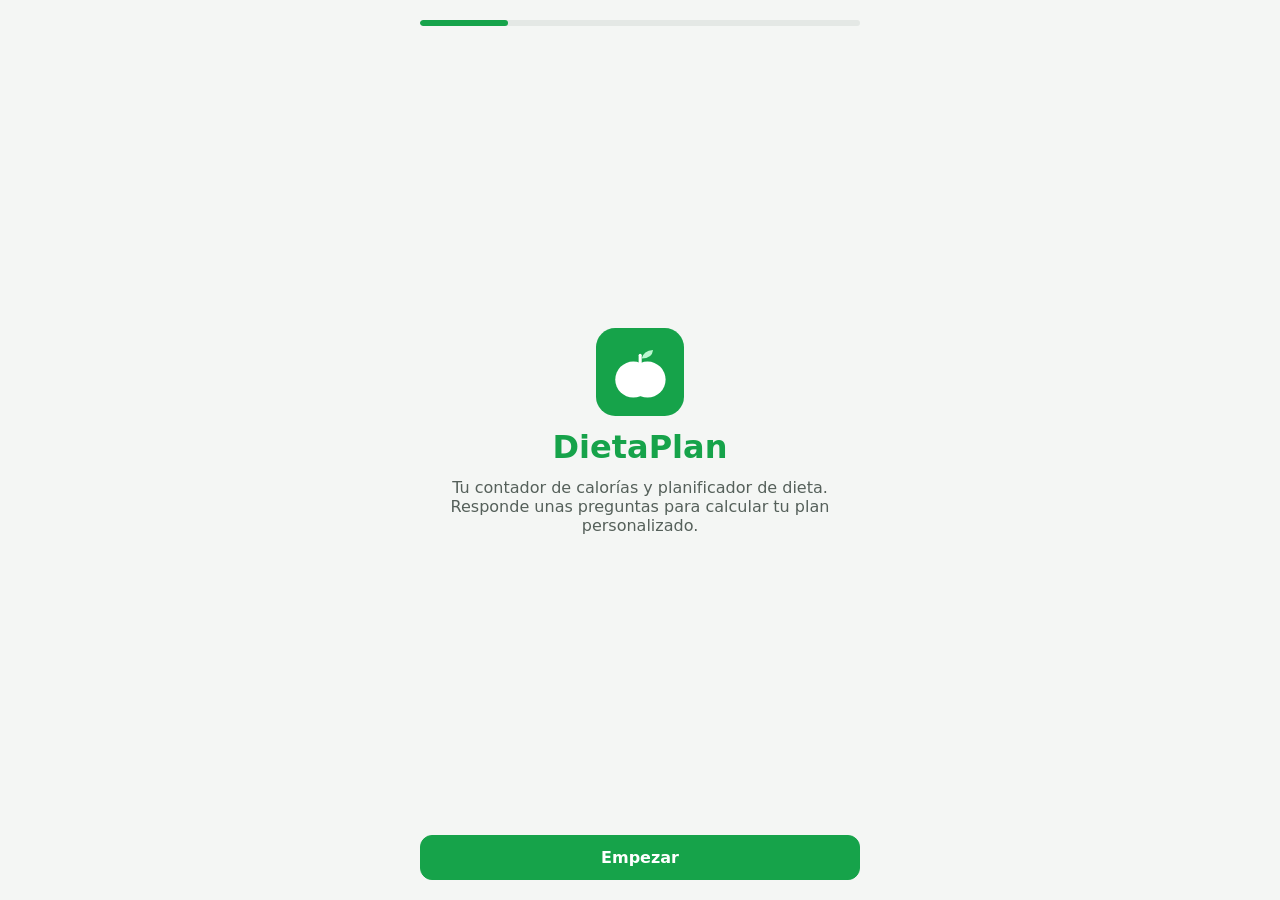
==== index.html @ ade1b4cf "Añadir análisis de plato por foto con IA (API de Claude) Nuevo flujo en la hoja de alimentos: tomar/" ====
<!DOCTYPE html>
<html lang="es">
<head>
  <meta charset="UTF-8">
  <meta name="viewport" content="width=device-width, initial-scale=1.0, viewport-fit=cover">
  <meta name="theme-color" content="#16a34a" media="(prefers-color-scheme: light)">
  <meta name="theme-color" content="#111813" media="(prefers-color-scheme: dark)">
  <meta name="description" content="Contador de calorías y planificador de dieta. Registra tus comidas, agua y peso. Funciona sin conexión.">
  <title>DietaPlan · Contador de Calorías</title>
  <link rel="manifest" href="manifest.webmanifest">
  <link rel="icon" href="icons/favicon.svg" type="image/svg+xml">
  <link rel="apple-touch-icon" href="icons/icon-192.png">
  <meta name="apple-mobile-web-app-capable" content="yes">
  <meta name="apple-mobile-web-app-status-bar-style" content="default">
  <meta name="apple-mobile-web-app-title" content="DietaPlan">
  <link rel="stylesheet" href="css/styles.css">
</head>
<body>
  <!-- ============ ONBOARDING ============ -->
  <section id="onboarding" class="onboarding hidden" aria-label="Configuración inicial">
    <div class="ob-progress"><div class="ob-progress-bar" id="obProgressBar"></div></div>

    <div class="ob-step" data-step="0">
      <div class="ob-hero">
        <img src="icons/favicon.svg" alt="" width="88" height="88">
        <h1>DietaPlan</h1>
        <p>Tu contador de calorías y planificador de dieta. Responde unas preguntas para calcular tu plan personalizado.</p>
      </div>
      <button class="btn btn-primary btn-block" data-ob-next>Empezar</button>
    </div>

    <div class="ob-step hidden" data-step="1">
      <h2>¿Cuál es tu objetivo?</h2>
      <div class="choice-list" id="obGoal">
        <button class="choice" data-value="lose"><span class="choice-emoji">📉</span><span><strong>Perder peso</strong><small>Déficit calórico moderado</small></span></button>
        <button class="choice" data-value="maintain"><span class="choice-emoji">⚖️</span><span><strong>Mantener peso</strong><small>Comer según tu gasto</small></span></button>
        <button class="choice" data-value="gain"><span class="choice-emoji">📈</span><span><strong>Ganar músculo</strong><small>Superávit calórico ligero</small></span></button>
      </div>
    </div>

    <div class="ob-step hidden" data-step="2">
      <h2>Sobre ti</h2>
      <div class="choice-list choice-row" id="obSex">
        <button class="choice" data-value="female"><span class="choice-emoji">👩</span><span><strong>Mujer</strong></span></button>
        <button class="choice" data-value="male"><span class="choice-emoji">👨</span><span><strong>Hombre</strong></span></button>
      </div>
      <label class="field"><span>Edad</span><input type="number" id="obAge" min="14" max="99" inputmode="numeric" placeholder="p. ej. 28"></label>
      <label class="field"><span>Altura (cm)</span><input type="number" id="obHeight" min="120" max="230" inputmode="numeric" placeholder="p. ej. 170"></label>
      <label class="field"><span>Peso actual (kg)</span><input type="number" id="obWeight" min="30" max="300" step="0.1" inputmode="decimal" placeholder="p. ej. 72.5"></label>
      <button class="btn btn-primary btn-block" data-ob-next>Continuar</button>
    </div>

    <div class="ob-step hidden" data-step="3">
      <h2>¿Cuánta actividad haces?</h2>
      <div class="choice-list" id="obActivity">
        <button class="choice" data-value="1.2"><span class="choice-emoji">🪑</span><span><strong>Sedentario</strong><small>Poco o ningún ejercicio</small></span></button>
        <button class="choice" data-value="1.375"><span class="choice-emoji">🚶</span><span><strong>Ligero</strong><small>Ejercicio 1–3 días/semana</small></span></button>
        <button class="choice" data-value="1.55"><span class="choice-emoji">🏃</span><span><strong>Moderado</strong><small>Ejercicio 3–5 días/semana</small></span></button>
        <button class="choice" data-value="1.725"><span class="choice-emoji">🏋️</span><span><strong>Intenso</strong><small>Ejercicio 6–7 días/semana</small></span></button>
      </div>
    </div>

    <div class="ob-step hidden" data-step="4">
      <div class="ob-hero">
        <div class="ob-result-ring" id="obResultRing"></div>
        <h2>Tu plan diario</h2>
        <div class="ob-macros" id="obMacros"></div>
        <p class="muted">Podrás ajustarlo cuando quieras desde tu perfil.</p>
      </div>
      <button class="btn btn-primary btn-block" id="obFinish">¡Comenzar a registrar!</button>
    </div>
  </section>

  <!-- ============ APP ============ -->
  <div id="app" class="app hidden">
    <header class="topbar">
      <div class="brand"><img src="icons/favicon.svg" alt="" width="28" height="28"><span>DietaPlan</span></div>
      <div class="date-nav" id="dateNav">
        <button class="icon-btn" id="datePrev" aria-label="Día anterior">‹</button>
        <button class="date-label" id="dateLabel"></button>
        <button class="icon-btn" id="dateNext" aria-label="Día siguiente">›</button>
      </div>
    </header>

    <main id="main">
      <!-- ===== HOY ===== -->
      <section class="tab" id="tab-today">
        <div class="card kcal-card">
          <div class="kcal-ring-wrap">
            <svg id="kcalRing" viewBox="0 0 200 200" role="img" aria-label="Calorías del día"></svg>
            <div class="kcal-center">
              <strong id="kcalRemaining">0</strong>
              <span id="kcalRemainingLabel">restantes</span>
            </div>
          </div>
          <div class="kcal-side">
            <div class="kcal-stat"><span class="dot dot-goal"></span><div><small>Objetivo</small><strong id="kcalGoal">0</strong></div></div>
            <div class="kcal-stat"><span class="dot dot-food"></span><div><small>Consumidas</small><strong id="kcalEaten">0</strong></div></div>
          </div>
        </div>

        <div class="card">
          <div class="macros" id="macroBars"></div>
        </div>

        <div class="card water-card">
          <div class="water-head">
            <div><strong>💧 Agua</strong><small id="waterLabel"></small></div>
            <div class="water-controls">
              <button class="icon-btn" id="waterMinus" aria-label="Quitar vaso">−</button>
              <button class="icon-btn" id="waterPlus" aria-label="Añadir vaso">+</button>
            </div>
          </div>
          <div class="water-glasses" id="waterGlasses"></div>
        </div>

        <div id="mealList"></div>
      </section>

      <!-- ===== PROGRESO ===== -->
      <section class="tab hidden" id="tab-progress">
        <div class="card">
          <div class="chart-head">
            <h3>Peso corporal</h3>
            <button class="btn btn-small" id="addWeightBtn">+ Registrar peso</button>
          </div>
          <div class="chart-wrap" id="weightChart"></div>
        </div>
        <div class="card">
          <div class="chart-head"><h3>Calorías · últimos 7 días</h3></div>
          <div class="chart-wrap" id="kcalChart"></div>
        </div>
        <div class="card">
          <div class="chart-head"><h3>Resumen</h3></div>
          <div class="stat-row" id="statRow"></div>
        </div>
      </section>

      <!-- ===== PERFIL ===== -->
      <section class="tab hidden" id="tab-profile">
        <div class="card">
          <h3>Mis datos</h3>
          <form id="profileForm" class="profile-form">
            <label class="field"><span>Sexo</span>
              <select id="pfSex"><option value="female">Mujer</option><option value="male">Hombre</option></select>
            </label>
            <label class="field"><span>Edad</span><input type="number" id="pfAge" min="14" max="99"></label>
            <label class="field"><span>Altura (cm)</span><input type="number" id="pfHeight" min="120" max="230"></label>
            <label class="field"><span>Peso (kg)</span><input type="number" id="pfWeight" min="30" max="300" step="0.1"></label>
            <label class="field"><span>Actividad</span>
              <select id="pfActivity">
                <option value="1.2">Sedentario</option><option value="1.375">Ligero</option>
                <option value="1.55">Moderado</option><option value="1.725">Intenso</option>
              </select>
            </label>
            <label class="field"><span>Objetivo</span>
              <select id="pfGoal"><option value="lose">Perder peso</option><option value="maintain">Mantener</option><option value="gain">Ganar músculo</option></select>
            </label>
            <button type="submit" class="btn btn-primary btn-block">Recalcular plan</button>
          </form>
        </div>
        <div class="card">
          <h3>Ajuste manual</h3>
          <label class="field"><span>Calorías diarias (kcal)</span><input type="number" id="pfKcal" min="800" max="6000"></label>
          <button class="btn btn-block" id="saveKcalBtn">Guardar calorías</button>
        </div>
        <div class="card">
          <h3>Análisis de fotos (IA)</h3>
          <p class="muted small" id="aiKeyStatus">Sin clave de API configurada.</p>
          <button class="btn btn-block btn-danger hidden" id="clearApiKeyBtn">Quitar clave de API</button>
          <p class="muted small">La foto se envía a la API de Claude solo cuando pulsas "Analizar". Tu clave se guarda únicamente en este dispositivo.</p>
        </div>
        <div class="card">
          <h3>Aplicación</h3>
          <button class="btn btn-block hidden" id="installBtn">📲 Instalar en el dispositivo</button>
          <button class="btn btn-block" id="exportBtn">⬇️ Exportar mis datos (JSON)</button>
          <button class="btn btn-block btn-danger" id="resetBtn">🗑️ Borrar todos los datos</button>
          <p class="muted small">Tus datos se guardan solo en este dispositivo. La app funciona sin conexión.</p>
        </div>
      </section>
    </main>

    <nav class="bottom-nav">
      <button class="nav-btn active" data-tab="today"><span>🏠</span>Hoy</button>
      <button class="nav-fab" id="fabAdd" aria-label="Añadir alimento">+</button>
      <button class="nav-btn" data-tab="progress"><span>📊</span>Progreso</button>
      <button class="nav-btn" data-tab="profile"><span>👤</span>Perfil</button>
    </nav>
  </div>

  <!-- ============ HOJA: AÑADIR ALIMENTO ============ -->
  <div class="sheet-backdrop hidden" id="sheetBackdrop"></div>
  <section class="sheet hidden" id="foodSheet" role="dialog" aria-label="Añadir alimento">
    <div class="sheet-handle"></div>
    <div class="sheet-view" id="foodSearchView">
      <div class="sheet-head">
        <h3 id="foodSheetTitle">Añadir alimento</h3>
        <button class="icon-btn" id="closeSheet" aria-label="Cerrar">✕</button>
      </div>
      <input type="search" id="foodSearch" class="search-input" placeholder="Buscar alimento… (p. ej. pollo, arroz)" autocomplete="off">
      <div class="meal-picker" id="mealPicker"></div>
      <button class="btn btn-block btn-ai" id="photoBtn">📷 Analizar plato con foto (IA)</button>
      <div class="food-results" id="foodResults"></div>
      <button class="btn btn-block" id="newFoodBtn">＋ Crear alimento propio</button>
    </div>

    <div class="sheet-view hidden" id="photoView">
      <div class="sheet-head">
        <button class="icon-btn" id="backFromPhoto" aria-label="Volver">‹</button>
        <h3>Foto del plato</h3>
        <span></span>
      </div>
      <div id="photoKeySetup" class="hidden">
        <p class="muted small">Para analizar fotos, la app usa la API de Claude. Pega tu clave de API (se guarda solo en este dispositivo). Consíguela en <strong>platform.claude.com</strong>.</p>
        <label class="field"><span>Clave de API de Anthropic</span>
          <input type="password" id="apiKeyInput" placeholder="sk-ant-…" autocomplete="off">
        </label>
        <button class="btn btn-primary btn-block" id="saveApiKeyBtn">Guardar clave</button>
      </div>
      <div id="photoCapture">
        <input type="file" id="photoInput" accept="image/*" capture="environment" class="hidden">
        <button class="btn btn-block" id="takePhotoBtn">📸 Tomar o elegir foto</button>
        <img id="photoPreview" class="photo-preview hidden" alt="Foto del plato">
        <button class="btn btn-primary btn-block hidden" id="analyzeBtn">✨ Analizar con IA</button>
        <div class="photo-status hidden" id="photoStatus"></div>
      </div>
      <div id="photoResults" class="hidden">
        <p class="muted small" id="photoComment"></p>
        <div class="food-results" id="photoFoodList"></div>
        <button class="btn btn-primary btn-block" id="addPhotoFoods">Añadir todo</button>
        <button class="btn btn-block" id="retryPhoto">Analizar otra foto</button>
      </div>
    </div>

    <div class="sheet-view hidden" id="foodDetailView">
      <div class="sheet-head">
        <button class="icon-btn" id="backToSearch" aria-label="Volver">‹</button>
        <h3 id="detailName">Alimento</h3>
        <span></span>
      </div>
      <div class="qty-row">
        <label class="field"><span id="qtyLabel">Cantidad (g)</span>
          <input type="number" id="detailQty" min="1" max="5000" value="100" inputmode="decimal">
        </label>
        <div class="qty-chips" id="qtyChips"></div>
      </div>
      <div class="detail-macros" id="detailMacros"></div>
      <button class="btn btn-primary btn-block" id="confirmAdd">Añadir</button>
    </div>

    <div class="sheet-view hidden" id="customFoodView">
      <div class="sheet-head">
        <button class="icon-btn" id="backFromCustom" aria-label="Volver">‹</button>
        <h3>Crear alimento</h3>
        <span></span>
      </div>
      <form id="customFoodForm">
        <label class="field"><span>Nombre</span><input type="text" id="cfName" required maxlength="60" placeholder="p. ej. Mi batido"></label>
        <p class="muted small">Valores por 100 g:</p>
        <div class="grid-2">
          <label class="field"><span>Calorías</span><input type="number" id="cfKcal" required min="0" max="900" inputmode="decimal"></label>
          <label class="field"><span>Proteínas (g)</span><input type="number" id="cfProtein" min="0" max="100" step="0.1" value="0" inputmode="decimal"></label>
          <label class="field"><span>Carbohidratos (g)</span><input type="number" id="cfCarbs" min="0" max="100" step="0.1" value="0" inputmode="decimal"></label>
          <label class="field"><span>Grasas (g)</span><input type="number" id="cfFat" min="0" max="100" step="0.1" value="0" inputmode="decimal"></label>
        </div>
        <button type="submit" class="btn btn-primary btn-block">Guardar alimento</button>
      </form>
    </div>
  </section>

  <!-- ============ HOJA: PESO ============ -->
  <section class="sheet hidden" id="weightSheet" role="dialog" aria-label="Registrar peso">
    <div class="sheet-handle"></div>
    <div class="sheet-head">
      <h3>Registrar peso</h3>
      <button class="icon-btn" id="closeWeightSheet" aria-label="Cerrar">✕</button>
    </div>
    <label class="field"><span>Peso de hoy (kg)</span>
      <input type="number" id="weightInput" min="30" max="300" step="0.1" inputmode="decimal">
    </label>
    <button class="btn btn-primary btn-block" id="saveWeightBtn">Guardar</button>
  </section>

  <div class="chart-tooltip hidden" id="chartTooltip" role="status"></div>
  <div class="toast hidden" id="toast" role="status"></div>

  <script src="js/foods.js"></script>
  <script src="js/app.js"></script>
</body>
</html>
---- css/styles.css ----
/* DietaPlan — estilos */
:root {
  --brand: #16a34a;
  --brand-strong: #15803d;
  --brand-soft: #dcfce7;
  --chart-series: #2a78d6;      /* serie de datos (validada CVD/contraste) */
  --chart-ref: #8a8a86;         /* línea de referencia neutra */
  --bg: #f4f6f4;
  --surface: #ffffff;
  --ink: #1c2420;
  --ink-2: #55605a;
  --ink-3: #8b948f;
  --line: #e4e8e5;
  --danger: #dc2626;
  --protein: #2a78d6;
  --carbs: #b26e12;
  --fat: #7a67ee;
  --radius: 16px;
  --shadow: 0 1px 3px rgba(20, 30, 24, .08);
}
@media (prefers-color-scheme: dark) {
  :root {
    --brand: #34c46b;
    --brand-strong: #4ade80;
    --brand-soft: #123822;
    --chart-series: #3987e5;
    --chart-ref: #7d7d79;
    --bg: #111813;
    --surface: #1b241e;
    --ink: #e8ede9;
    --ink-2: #a6b0aa;
    --ink-3: #737d77;
    --line: #2a352e;
    --shadow: none;
  }
}

* { box-sizing: border-box; margin: 0; padding: 0; }
html { -webkit-text-size-adjust: 100%; }
body {
  font-family: system-ui, -apple-system, "Segoe UI", Roboto, sans-serif;
  background: var(--bg); color: var(--ink);
  min-height: 100dvh;
}
.hidden { display: none !important; }
.muted { color: var(--ink-2); }
.small { font-size: .8rem; }
button { font: inherit; color: inherit; cursor: pointer; background: none; border: none; }
input, select {
  font: inherit; color: var(--ink);
  background: var(--bg); border: 1px solid var(--line);
  border-radius: 10px; padding: 10px 12px; width: 100%;
}
input:focus, select:focus { outline: 2px solid var(--brand); border-color: transparent; }

/* ---------- Onboarding ---------- */
.onboarding {
  max-width: 480px; margin: 0 auto; padding: 20px;
  min-height: 100dvh; display: flex; flex-direction: column; gap: 16px;
}
.ob-progress { height: 6px; border-radius: 3px; background: var(--line); overflow: hidden; }
.ob-progress-bar { height: 100%; width: 10%; background: var(--brand); border-radius: 3px; transition: width .3s; }
.ob-step { display: flex; flex-direction: column; gap: 14px; flex: 1; }
.ob-step h2 { font-size: 1.35rem; }
.ob-hero { text-align: center; margin: auto 0; display: flex; flex-direction: column; gap: 12px; align-items: center; }
.ob-hero h1 { font-size: 2rem; color: var(--brand); }
.ob-hero p { color: var(--ink-2); }
.ob-result-ring { font-size: 2.6rem; font-weight: 800; color: var(--brand); }
.ob-result-ring small { display: block; font-size: 1rem; font-weight: 500; color: var(--ink-2); }
.ob-macros { display: flex; gap: 10px; justify-content: center; flex-wrap: wrap; }
.ob-macros span { background: var(--surface); border: 1px solid var(--line); padding: 8px 14px; border-radius: 999px; font-size: .9rem; }

.choice-list { display: flex; flex-direction: column; gap: 10px; }
.choice-row { flex-direction: row; }
.choice-row .choice { flex: 1; justify-content: center; }
.choice {
  display: flex; align-items: center; gap: 12px; text-align: left;
  background: var(--surface); border: 2px solid var(--line);
  border-radius: var(--radius); padding: 14px 16px; box-shadow: var(--shadow);
}
.choice small { display: block; color: var(--ink-2); }
.choice-emoji { font-size: 1.5rem; }
.choice.selected { border-color: var(--brand); background: var(--brand-soft); }

.field { display: flex; flex-direction: column; gap: 6px; font-size: .9rem; color: var(--ink-2); }
.field input, .field select { color: var(--ink); }
.grid-2 { display: grid; grid-template-columns: 1fr 1fr; gap: 10px; }

.btn {
  border: 1px solid var(--line); background: var(--surface);
  border-radius: 12px; padding: 12px 18px; font-weight: 600;
}
.btn-primary { background: var(--brand); border-color: var(--brand); color: #fff; }
.btn-primary:active { background: var(--brand-strong); }
.btn-block { width: 100%; }
.btn-small { padding: 6px 12px; font-size: .85rem; border-radius: 999px; }
.btn-danger { color: var(--danger); border-color: var(--danger); }

/* ---------- Estructura app ---------- */
.app { max-width: 520px; margin: 0 auto; min-height: 100dvh; display: flex; flex-direction: column; }
.topbar {
  display: flex; align-items: center; justify-content: space-between;
  padding: 12px 16px; padding-top: calc(12px + env(safe-area-inset-top));
  position: sticky; top: 0; background: var(--bg); z-index: 5;
}
.brand { display: flex; align-items: center; gap: 8px; font-weight: 800; color: var(--brand); }
.date-nav { display: flex; align-items: center; gap: 4px; }
.date-label { font-weight: 600; padding: 6px 10px; border-radius: 10px; background: var(--surface); border: 1px solid var(--line); }
.icon-btn {
  width: 34px; height: 34px; border-radius: 10px; display: grid; place-items: center;
  background: var(--surface); border: 1px solid var(--line); font-size: 1.1rem; line-height: 1;
}

main { flex: 1; padding: 0 16px 96px; display: flex; flex-direction: column; gap: 14px; }
.tab { display: flex; flex-direction: column; gap: 14px; }
.card {
  background: var(--surface); border-radius: var(--radius);
  padding: 16px; box-shadow: var(--shadow); border: 1px solid var(--line);
}
.card h3 { font-size: 1rem; }

/* ---------- Anillo de calorías ---------- */
.kcal-card { display: flex; align-items: center; gap: 18px; }
.kcal-ring-wrap { position: relative; width: 150px; flex-shrink: 0; }
.kcal-ring-wrap svg { width: 100%; height: auto; display: block; }
.kcal-center {
  position: absolute; inset: 0; display: flex; flex-direction: column;
  align-items: center; justify-content: center; text-align: center;
}
.kcal-center strong { font-size: 1.7rem; letter-spacing: -.5px; }
.kcal-center span { font-size: .75rem; color: var(--ink-2); }
.kcal-side { display: flex; flex-direction: column; gap: 14px; }
.kcal-stat { display: flex; align-items: center; gap: 10px; }
.kcal-stat small { display: block; color: var(--ink-2); font-size: .75rem; }
.kcal-stat strong { font-size: 1.05rem; }
.dot { width: 10px; height: 10px; border-radius: 50%; flex-shrink: 0; }
.dot-goal { background: var(--line); }
.dot-food { background: var(--brand); }

/* ---------- Macros ---------- */
.macros { display: grid; grid-template-columns: repeat(3, 1fr); gap: 14px; }
.macro { display: flex; flex-direction: column; gap: 6px; }
.macro-name { font-size: .8rem; color: var(--ink-2); }
.macro-val { font-size: .85rem; font-weight: 600; }
.macro-track { height: 6px; background: var(--bg); border-radius: 3px; overflow: hidden; }
.macro-fill { height: 100%; border-radius: 3px; transition: width .3s; }

/* ---------- Agua ---------- */
.water-head { display: flex; justify-content: space-between; align-items: center; }
.water-head small { display: block; color: var(--ink-2); }
.water-controls { display: flex; gap: 8px; }
.water-glasses { display: flex; gap: 6px; margin-top: 12px; flex-wrap: wrap; }
.water-glass { font-size: 1.3rem; opacity: .25; }
.water-glass.full { opacity: 1; }

/* ---------- Comidas ---------- */
.meal-card { margin-bottom: 14px; }
.meal-head { display: flex; justify-content: space-between; align-items: center; }
.meal-head small { color: var(--ink-2); }
.meal-items { margin-top: 10px; display: flex; flex-direction: column; }
.meal-item {
  display: flex; justify-content: space-between; align-items: center; gap: 8px;
  padding: 8px 0; border-top: 1px solid var(--line);
}
.meal-item-name { font-size: .92rem; }
.meal-item-name small { display: block; color: var(--ink-3); font-size: .75rem; }
.meal-item-kcal { font-weight: 600; font-size: .9rem; white-space: nowrap; }
.meal-item .del { color: var(--ink-3); padding: 4px 8px; font-size: 1rem; }
.meal-empty { color: var(--ink-3); font-size: .85rem; padding: 8px 0; border-top: 1px solid var(--line); margin-top: 10px; }

/* ---------- Navegación inferior ---------- */
.bottom-nav {
  position: fixed; bottom: 0; left: 50%; transform: translateX(-50%);
  width: 100%; max-width: 520px;
  display: flex; align-items: center; justify-content: space-around;
  background: var(--surface); border-top: 1px solid var(--line);
  padding: 8px 8px calc(8px + env(safe-area-inset-bottom)); z-index: 10;
}
.nav-btn {
  display: flex; flex-direction: column; align-items: center; gap: 2px;
  font-size: .72rem; color: var(--ink-3); padding: 4px 14px; border-radius: 10px;
}
.nav-btn span { font-size: 1.25rem; }
.nav-btn.active { color: var(--brand); font-weight: 600; }
.nav-fab {
  width: 54px; height: 54px; border-radius: 50%; background: var(--brand);
  color: #fff; font-size: 1.9rem; line-height: 1; display: grid; place-items: center;
  box-shadow: 0 4px 12px rgba(22, 163, 74, .4); margin-top: -22px;
}

/* ---------- Hojas (bottom sheets) ---------- */
.sheet-backdrop { position: fixed; inset: 0; background: rgba(0,0,0,.45); z-index: 20; }
.sheet {
  position: fixed; bottom: 0; left: 50%; transform: translateX(-50%);
  width: 100%; max-width: 520px; max-height: 88dvh; overflow-y: auto;
  background: var(--surface); border-radius: 20px 20px 0 0;
  padding: 8px 16px calc(20px + env(safe-area-inset-bottom)); z-index: 21;
  display: flex; flex-direction: column; gap: 12px;
  animation: sheet-up .22s ease-out;
}
@keyframes sheet-up { from { transform: translate(-50%, 30%); opacity: .4; } to { transform: translate(-50%, 0); opacity: 1; } }
.sheet-handle { width: 42px; height: 4px; border-radius: 2px; background: var(--line); margin: 4px auto 0; flex-shrink: 0; }
.sheet-head { display: flex; align-items: center; justify-content: space-between; gap: 8px; }
.sheet-view { display: flex; flex-direction: column; gap: 12px; }
.search-input { background: var(--bg); }

.meal-picker { display: flex; gap: 6px; flex-wrap: wrap; }
.meal-chip {
  padding: 6px 12px; border-radius: 999px; font-size: .82rem;
  border: 1px solid var(--line); background: var(--bg); color: var(--ink-2);
}
.meal-chip.selected { background: var(--brand-soft); border-color: var(--brand); color: var(--ink); font-weight: 600; }

.food-results { display: flex; flex-direction: column; max-height: 42dvh; overflow-y: auto; }
.food-row {
  display: flex; justify-content: space-between; align-items: center; gap: 10px;
  padding: 10px 4px; border-bottom: 1px solid var(--line); text-align: left; width: 100%;
}
.food-row-name { font-size: .95rem; }
.food-row-name small { display: block; color: var(--ink-3); font-size: .75rem; }
.food-row-kcal { color: var(--ink-2); font-size: .85rem; white-space: nowrap; }
.food-none { color: var(--ink-3); text-align: center; padding: 16px 0; }

.qty-row { display: flex; flex-direction: column; gap: 8px; }
.qty-chips { display: flex; gap: 6px; flex-wrap: wrap; }
.detail-macros { display: grid; grid-template-columns: repeat(4, 1fr); gap: 8px; text-align: center; }
.detail-macros div { background: var(--bg); border-radius: 10px; padding: 10px 4px; }
.detail-macros strong { display: block; font-size: 1rem; }
.detail-macros small { color: var(--ink-2); font-size: .72rem; }

/* ---------- Progreso / gráficas ---------- */
.chart-head { display: flex; justify-content: space-between; align-items: center; margin-bottom: 10px; }
.chart-wrap svg { width: 100%; height: auto; display: block; }
.chart-empty { color: var(--ink-3); font-size: .88rem; text-align: center; padding: 24px 0; }
.chart-tooltip {
  position: fixed; z-index: 30; pointer-events: none;
  background: var(--ink); color: var(--bg);
  padding: 6px 10px; border-radius: 8px; font-size: .78rem;
  transform: translate(-50%, calc(-100% - 10px)); white-space: nowrap;
}
.stat-row { display: grid; grid-template-columns: repeat(3, 1fr); gap: 10px; }
.stat-tile { background: var(--bg); border-radius: 12px; padding: 12px; text-align: center; }
.stat-tile strong { display: block; font-size: 1.2rem; }
.stat-tile small { color: var(--ink-2); font-size: .72rem; }

/* ---------- Perfil ---------- */
.profile-form { display: flex; flex-direction: column; gap: 10px; margin-top: 10px; }
#tab-profile .card { display: flex; flex-direction: column; gap: 10px; }

/* ---------- Foto IA ---------- */
.btn-ai { border-color: var(--brand); color: var(--brand); font-weight: 700; }
.photo-preview { width: 100%; max-height: 45dvh; object-fit: contain; border-radius: 12px; margin: 10px 0; background: var(--bg); }
.photo-status { text-align: center; color: var(--ink-2); padding: 12px 0; }
.photo-status .spinner {
  display: inline-block; width: 22px; height: 22px; margin-bottom: 6px;
  border: 3px solid var(--line); border-top-color: var(--brand);
  border-radius: 50%; animation: spin 0.8s linear infinite;
}
@keyframes spin { to { transform: rotate(360deg); } }
#photoCapture, #photoResults, #photoKeySetup { display: flex; flex-direction: column; gap: 10px; }
#photoCapture.hidden, #photoResults.hidden, #photoKeySetup.hidden { display: none; }

/* ---------- Toast ---------- */
.toast {
  position: fixed; bottom: 96px; left: 50%; transform: translateX(-50%);
  background: var(--ink); color: var(--bg); padding: 10px 18px;
  border-radius: 999px; font-size: .85rem; z-index: 40;
  animation: toast-in .2s ease-out;
}
@keyframes toast-in { from { opacity: 0; transform: translate(-50%, 8px); } to { opacity: 1; transform: translate(-50%, 0); } }
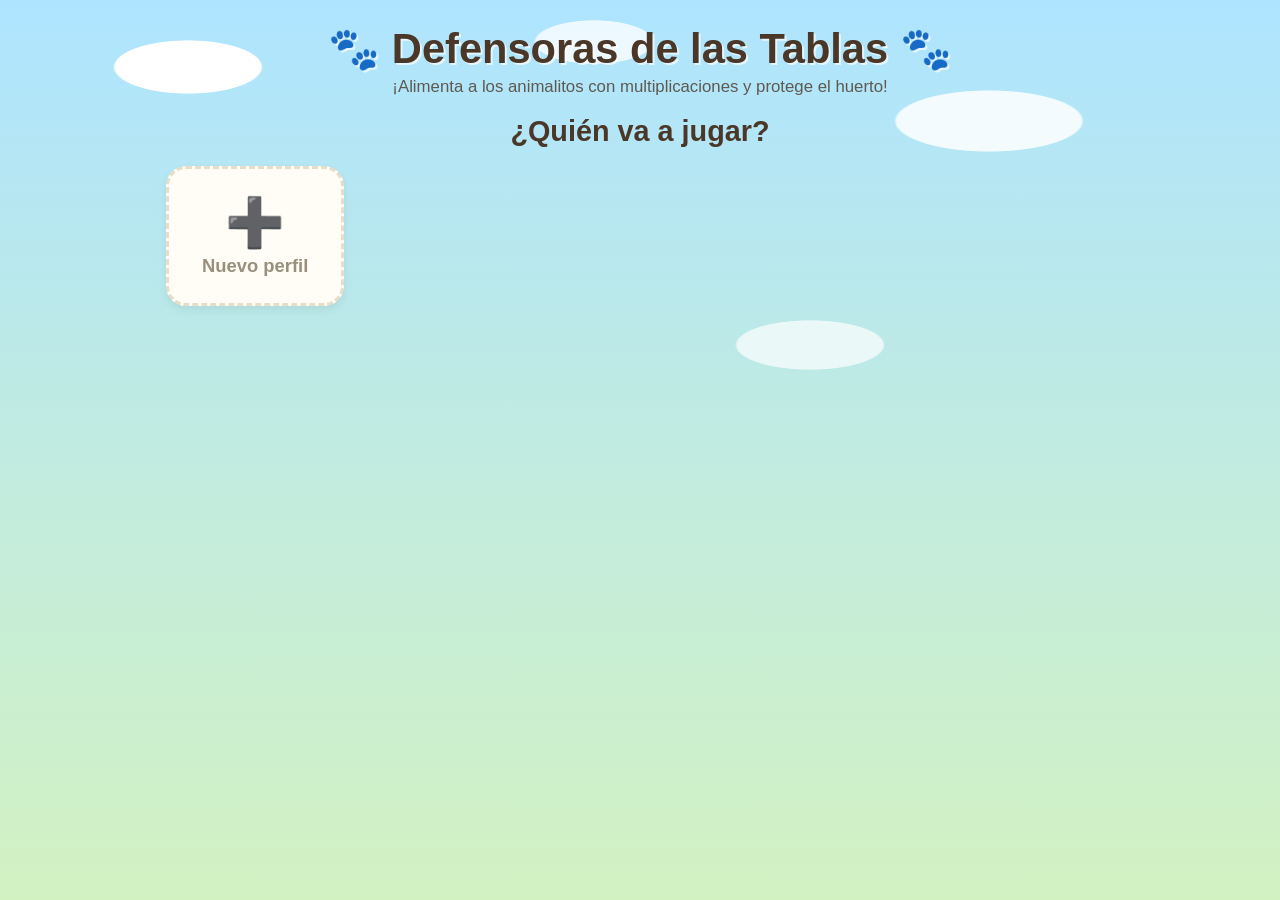
==== commit 312170ff: "Show on-screen error toast instead of failing silently Co-Authored-By: Claude Fable 5 <noreply@anthr" ====
--- a/index.html
+++ b/index.html
@@ -1,290 +1,1745 @@
 <!DOCTYPE html>
 <html lang="es">
 <head>
-  <meta charset="UTF-8">
-  <meta name="viewport" content="width=device-width, initial-scale=1.0, viewport-fit=cover">
-  <meta name="theme-color" content="#16a34a" media="(prefers-color-scheme: light)">
-  <meta name="theme-color" content="#111813" media="(prefers-color-scheme: dark)">
-  <meta name="description" content="Contador de calorías y planificador de dieta. Registra tus comidas, agua y peso. Funciona sin conexión.">
-  <title>DietaPlan · Contador de Calorías</title>
-  <link rel="manifest" href="manifest.webmanifest">
-  <link rel="icon" href="icons/favicon.svg" type="image/svg+xml">
-  <link rel="apple-touch-icon" href="icons/icon-192.png">
-  <meta name="apple-mobile-web-app-capable" content="yes">
-  <meta name="apple-mobile-web-app-status-bar-style" content="default">
-  <meta name="apple-mobile-web-app-title" content="DietaPlan">
-  <link rel="stylesheet" href="css/styles.css">
+<meta charset="UTF-8">
+<meta name="viewport" content="width=device-width, initial-scale=1.0, user-scalable=no">
+<title>Defensoras de las Tablas 🐾</title>
+<link rel="manifest" href="manifest.webmanifest">
+<meta name="theme-color" content="#7ec850">
+<link rel="icon" href="icon-192.png">
+<link rel="apple-touch-icon" href="icon-192.png">
+<meta name="mobile-web-app-capable" content="yes">
+<meta name="apple-mobile-web-app-capable" content="yes">
+<meta name="apple-mobile-web-app-status-bar-style" content="default">
+<style>
+  :root {
+    --bg: #7ec850;
+    --panel: #fffdf5;
+    --ink: #4a3728;
+    --accent: #ff8a3d;
+    --accent2: #57b8ff;
+    --good: #5cc46a;
+    --bad: #e8635a;
+  }
+  * { box-sizing: border-box; -webkit-tap-highlight-color: transparent; }
+  html, body { margin: 0; padding: 0; height: 100%; }
+  body {
+    font-family: 'Comic Sans MS', 'Chalkboard SE', 'Marker Felt', 'Segoe UI', sans-serif;
+    background:
+      radial-gradient(closest-side, #ffffff 97%, transparent) 10% 40px / 150px 54px no-repeat,
+      radial-gradient(closest-side, #ffffffd8 97%, transparent) 82% 90px / 190px 62px no-repeat,
+      radial-gradient(closest-side, #ffffffc4 97%, transparent) 46% 20px / 120px 44px no-repeat,
+      radial-gradient(closest-side, #ffffffb0 97%, transparent) 65% 320px / 150px 50px no-repeat,
+      linear-gradient(180deg, #aee4ff 0%, #d3f2c2 100%);
+    background-attachment: fixed;
+    color: var(--ink);
+    overflow-x: hidden;
+  }
+  .screen { display: none; min-height: 100vh; padding: 16px; max-width: 980px; margin: 0 auto; }
+  .screen.active { display: block; }
+  h1 { text-align: center; font-size: clamp(1.6rem, 5vw, 2.6rem); margin: 8px 0 4px; text-shadow: 2px 2px 0 #ffffffaa; }
+  h2 { text-align: center; font-size: clamp(1.2rem, 4vw, 1.8rem); margin: 6px 0; }
+  .subtitle { text-align: center; margin: 0 0 18px; font-size: 1.05rem; opacity: .8; }
+
+  .btn {
+    font-family: inherit; font-size: 1.1rem; font-weight: bold; color: #fff;
+    background: var(--accent); border: none; border-radius: 16px;
+    padding: 12px 22px; cursor: pointer; box-shadow: 0 4px 0 #c96a26;
+    transition: transform .08s;
+  }
+  .btn:active { transform: translateY(3px); box-shadow: 0 1px 0 #c96a26; }
+  .btn.blue { background: var(--accent2); box-shadow: 0 4px 0 #3a87c4; }
+  .btn.blue:active { box-shadow: 0 1px 0 #3a87c4; }
+  .btn.small { font-size: .95rem; padding: 8px 14px; border-radius: 12px; }
+  .btn:disabled { background: #b9b3a8; box-shadow: 0 4px 0 #8f8a80; cursor: default; }
+
+  .topbar { display: flex; justify-content: space-between; align-items: center; gap: 8px; flex-wrap: wrap; margin-bottom: 10px; }
+
+  /* ---- Perfiles ---- */
+  .profile-grid { display: grid; grid-template-columns: repeat(auto-fill, minmax(150px, 1fr)); gap: 14px; margin-top: 18px; }
+  .profile-card {
+    background: var(--panel); border: 3px solid #e8ddc8; border-radius: 20px;
+    padding: 16px 10px; text-align: center; cursor: pointer; position: relative;
+    transition: transform .1s; box-shadow: 0 4px 10px #0001;
+  }
+  .profile-card:hover { transform: scale(1.04); border-color: var(--accent); }
+  .profile-card .avatar { font-size: 3rem; }
+  .profile-card .name { font-weight: bold; font-size: 1.15rem; margin-top: 4px; word-break: break-word; }
+  .profile-card .meta { font-size: .9rem; opacity: .75; margin-top: 2px; }
+  .profile-card.new { border-style: dashed; display: flex; flex-direction: column; justify-content: center; min-height: 140px; color: #9a8f7d; }
+  .profile-card .del { position: absolute; top: 6px; right: 8px; border: none; background: none; font-size: 1rem; cursor: pointer; opacity: .4; }
+  .profile-card .del:hover { opacity: 1; }
+
+  .avatar-picker { display: flex; flex-wrap: wrap; gap: 8px; justify-content: center; margin: 12px 0; }
+  .avatar-picker button {
+    font-size: 2rem; background: var(--panel); border: 3px solid #e8ddc8; border-radius: 14px;
+    width: 58px; height: 58px; cursor: pointer;
+  }
+  .avatar-picker button.sel { border-color: var(--accent); background: #fff1e3; transform: scale(1.1); }
+  #new-profile-form { display: none; background: var(--panel); border-radius: 20px; padding: 18px; margin-top: 16px; box-shadow: 0 4px 10px #0001; }
+  #new-profile-form input {
+    font-family: inherit; font-size: 1.2rem; padding: 10px 14px; border-radius: 12px;
+    border: 3px solid #e8ddc8; width: 100%; max-width: 320px; display: block; margin: 0 auto; text-align: center;
+  }
+  .form-actions { display: flex; gap: 10px; justify-content: center; margin-top: 14px; }
+
+  /* ---- Mapa de mundos ---- */
+  .world-grid { display: grid; grid-template-columns: repeat(auto-fill, minmax(210px, 1fr)); gap: 14px; }
+  .world-card {
+    background: var(--panel); border-radius: 20px; padding: 14px; text-align: center;
+    box-shadow: 0 4px 10px #0001; border: 3px solid #e8ddc8; position: relative;
+  }
+  .world-card.locked { filter: grayscale(1); opacity: .55; }
+  .island-wrap { position: relative; height: 104px; }
+  .island-wrap svg { position: absolute; inset: 0; width: 100%; height: 100%; }
+  .island-wrap .wemoji { position: absolute; top: 0; left: 0; right: 0; text-align: center; }
+  .world-card .wemoji { font-size: 2.4rem; }
+  .world-card .wname { font-weight: bold; font-size: 1.1rem; }
+  .world-card .wtable { font-size: .95rem; opacity: .75; margin-bottom: 8px; }
+  .level-row { display: flex; gap: 6px; justify-content: center; }
+  .level-btn {
+    font-family: inherit; font-size: 1rem; font-weight: bold; border: none; border-radius: 12px;
+    background: var(--accent2); color: #fff; padding: 8px 0; width: 58px; cursor: pointer;
+    box-shadow: 0 3px 0 #3a87c4; display: flex; flex-direction: column; align-items: center; gap: 2px;
+  }
+  .level-btn:disabled { background: #b9b3a8; box-shadow: 0 3px 0 #8f8a80; cursor: default; }
+  .level-btn .stars { font-size: .6rem; letter-spacing: -1px; }
+  .lock-badge { position: absolute; top: 10px; right: 12px; font-size: 1.3rem; }
+
+  /* ---- Progreso ---- */
+  .heat-wrap { overflow-x: auto; background: var(--panel); border-radius: 20px; padding: 14px; box-shadow: 0 4px 10px #0001; }
+  table.heat { border-collapse: collapse; margin: 0 auto; }
+  table.heat td, table.heat th { border: 2px solid #fff; text-align: center; font-size: .85rem; padding: 0; }
+  table.heat th { background: #f0e8d8; padding: 6px 8px; }
+  table.heat td { width: 52px; height: 40px; background: #eee9de; color: #7c7365; }
+  td.m0 { background: #eee9de; }         /* sin practicar */
+  td.m1 { background: #f5b8b1; color: #7a2d27; }  /* a practicar */
+  td.m2 { background: #ffe08a; color: #7a5c00; }  /* casi */
+  td.m3 { background: #a8e6a1; color: #1e5c25; }  /* dominada */
+  .legend { display: flex; gap: 14px; justify-content: center; flex-wrap: wrap; margin-top: 10px; font-size: .9rem; }
+  .legend span::before { content: '■ '; }
+  .legend .l1::before { color: #f5b8b1; } .legend .l2::before { color: #ffe08a; }
+  .legend .l3::before { color: #a8e6a1; } .legend .l0::before { color: #eee9de; }
+
+  /* ---- Tienda y logros ---- */
+  .shop-cat-title { text-align: center; font-size: 1.25rem; margin: 20px 0 10px; }
+  .shop-grid { display: grid; grid-template-columns: repeat(auto-fill, minmax(150px, 1fr)); gap: 12px; }
+  .shop-card { background: var(--panel); border: 3px solid #e8ddc8; border-radius: 18px; padding: 12px 8px; text-align: center; box-shadow: 0 4px 10px #0001; }
+  .shop-card .semoji { font-size: 2.6rem; }
+  .shop-card .sname { font-weight: bold; }
+  .shop-card .sprice { font-size: .95rem; opacity: .8; margin: 4px 0 8px; }
+  .shop-card button { font-family: inherit; font-weight: bold; font-size: .95rem; border: none; border-radius: 12px; padding: 8px 14px; cursor: pointer; color: #fff; }
+  .shop-card button.buy { background: var(--accent); box-shadow: 0 3px 0 #c96a26; }
+  .shop-card button.buy:disabled { background: #b9b3a8; box-shadow: 0 3px 0 #8f8a80; cursor: default; }
+  .shop-card button.equip { background: var(--accent2); box-shadow: 0 3px 0 #3a87c4; }
+  .shop-card button.equipped { background: var(--good); box-shadow: 0 3px 0 #3d8c48; }
+  .badge-grid { display: grid; grid-template-columns: repeat(auto-fill, minmax(160px, 1fr)); gap: 12px; }
+  .badge-card { background: var(--panel); border: 3px solid #ffd76e; border-radius: 18px; padding: 14px 10px; text-align: center; box-shadow: 0 4px 10px #0001; }
+  .badge-card.locked { border-color: #e8ddc8; filter: grayscale(1); opacity: .55; }
+  .badge-card .bemoji { font-size: 2.4rem; }
+  .badge-card .bname { font-weight: bold; margin-top: 2px; }
+  .badge-card .bdesc { font-size: .85rem; opacity: .75; margin-top: 2px; }
+
+  /* ---- Juego ---- */
+  #screen-game { padding: 8px; display: none; flex-direction: column; align-items: center; }
+  #screen-game.active { display: flex; }
+  #hud {
+    width: 100%; max-width: 900px; display: flex; justify-content: space-between; align-items: center;
+    font-size: 1.1rem; font-weight: bold; padding: 4px 6px; gap: 8px; flex-wrap: wrap;
+  }
+  #hud .hud-item { background: #fffdf5cc; border-radius: 12px; padding: 4px 12px; box-shadow: 0 2px 6px #0002; }
+  #canvas-wrap { position: relative; width: 100%; max-width: 900px; }
+  canvas { width: 100%; display: block; border-radius: 18px; box-shadow: 0 6px 16px #0003; image-rendering: pixelated; }
+
+  #answer-area { width: 100%; max-width: 900px; margin-top: 8px; display: flex; gap: 10px; align-items: stretch; justify-content: center; flex-wrap: wrap; }
+  #answer-display {
+    background: var(--panel); border: 4px solid var(--accent); border-radius: 16px;
+    font-size: 2rem; font-weight: bold; min-width: 150px; padding: 4px 18px;
+    display: flex; align-items: center; justify-content: center; letter-spacing: 3px;
+  }
+  #answer-display.shake { animation: shake .35s; border-color: var(--bad); }
+  @keyframes shake { 0%,100%{transform:translateX(0)} 20%,60%{transform:translateX(-8px)} 40%,80%{transform:translateX(8px)} }
+  #numpad { display: grid; grid-template-columns: repeat(6, 1fr); gap: 6px; flex: 1; max-width: 460px; min-width: 280px; }
+  #numpad button {
+    font-family: inherit; font-size: 1.35rem; font-weight: bold; border: none; border-radius: 12px;
+    background: var(--panel); color: var(--ink); padding: 10px 0; cursor: pointer;
+    box-shadow: 0 3px 0 #cfc6b2;
+  }
+  #numpad button:active { transform: translateY(2px); box-shadow: 0 1px 0 #cfc6b2; }
+  #numpad button.ok { background: var(--good); color: #fff; box-shadow: 0 3px 0 #3d8c48; grid-column: span 2; }
+  #numpad button.back { background: #f2d0a4; box-shadow: 0 3px 0 #c9a26a; }
+
+  #overlay {
+    position: absolute; inset: 0; display: none; align-items: center; justify-content: center;
+    background: #00000055; border-radius: 18px; z-index: 5;
+  }
+  #overlay.show { display: flex; }
+  #overlay .card {
+    background: var(--panel); border-radius: 24px; padding: 26px 30px; text-align: center;
+    max-width: 90%; box-shadow: 0 10px 30px #0005; animation: pop .3s;
+  }
+  @keyframes pop { from { transform: scale(.6); opacity: 0; } to { transform: scale(1); opacity: 1; } }
+  #overlay .big-emoji { font-size: 3.2rem; }
+  #overlay .stars-line { font-size: 2.2rem; letter-spacing: 4px; margin: 6px 0; }
+  #overlay .actions { display: flex; gap: 10px; justify-content: center; margin-top: 14px; flex-wrap: wrap; }
+
+  #toast {
+    position: fixed; left: 50%; bottom: 24px; transform: translateX(-50%);
+    background: var(--ink); color: #fff; border-radius: 14px; padding: 10px 18px;
+    font-size: 1rem; opacity: 0; pointer-events: none; transition: opacity .3s; z-index: 50;
+  }
+  #toast.show { opacity: .95; }
+</style>
 </head>
 <body>
-  <!-- ============ ONBOARDING ============ -->
-  <section id="onboarding" class="onboarding hidden" aria-label="Configuración inicial">
-    <div class="ob-progress"><div class="ob-progress-bar" id="obProgressBar"></div></div>
-
-    <div class="ob-step" data-step="0">
-      <div class="ob-hero">
-        <img src="icons/favicon.svg" alt="" width="88" height="88">
-        <h1>DietaPlan</h1>
-        <p>Tu contador de calorías y planificador de dieta. Responde unas preguntas para calcular tu plan personalizado.</p>
-      </div>
-      <button class="btn btn-primary btn-block" data-ob-next>Empezar</button>
+
+<!-- ============ PANTALLA: PERFILES ============ -->
+<div id="screen-profiles" class="screen active">
+  <h1>🐾 Defensoras de las Tablas 🐾</h1>
+  <p class="subtitle">¡Alimenta a los animalitos con multiplicaciones y protege el huerto!</p>
+  <h2>¿Quién va a jugar?</h2>
+  <div class="profile-grid" id="profile-grid"></div>
+
+  <div id="new-profile-form">
+    <h2>Crea tu perfil</h2>
+    <input type="text" id="new-name" maxlength="14" placeholder="Tu nombre" autocomplete="off">
+    <p style="text-align:center; margin:14px 0 4px;">Elige tu animalito:</p>
+    <div class="avatar-picker" id="avatar-picker"></div>
+    <div class="form-actions">
+      <button class="btn" id="btn-create">¡Crear! 🎉</button>
+      <button class="btn blue small" id="btn-cancel-create">Cancelar</button>
     </div>
-
-    <div class="ob-step hidden" data-step="1">
-      <h2>¿Cuál es tu objetivo?</h2>
-      <div class="choice-list" id="obGoal">
-        <button class="choice" data-value="lose"><span class="choice-emoji">📉</span><span><strong>Perder peso</strong><small>Déficit calórico moderado</small></span></button>
-        <button class="choice" data-value="maintain"><span class="choice-emoji">⚖️</span><span><strong>Mantener peso</strong><small>Comer según tu gasto</small></span></button>
-        <button class="choice" data-value="gain"><span class="choice-emoji">📈</span><span><strong>Ganar músculo</strong><small>Superávit calórico ligero</small></span></button>
-      </div>
+  </div>
+</div>
+
+<!-- ============ PANTALLA: MAPA ============ -->
+<div id="screen-map" class="screen">
+  <div class="topbar">
+    <button class="btn blue small" id="btn-switch-profile">👤 Cambiar perfil</button>
+    <div class="hud-item" id="map-player" style="background:#fffdf5cc; border-radius:12px; padding:6px 14px; font-weight:bold; box-shadow:0 2px 6px #0002;"></div>
+    <div style="display:flex; gap:8px; flex-wrap:wrap;">
+      <button class="btn small" id="btn-shop">🛒 Tienda</button>
+      <button class="btn small" id="btn-badges">🏅 Logros</button>
+      <button class="btn small" id="btn-progress">📊 Progreso</button>
     </div>
-
-    <div class="ob-step hidden" data-step="2">
-      <h2>Sobre ti</h2>
-      <div class="choice-list choice-row" id="obSex">
-        <button class="choice" data-value="female"><span class="choice-emoji">👩</span><span><strong>Mujer</strong></span></button>
-        <button class="choice" data-value="male"><span class="choice-emoji">👨</span><span><strong>Hombre</strong></span></button>
-      </div>
-      <label class="field"><span>Edad</span><input type="number" id="obAge" min="14" max="99" inputmode="numeric" placeholder="p. ej. 28"></label>
-      <label class="field"><span>Altura (cm)</span><input type="number" id="obHeight" min="120" max="230" inputmode="numeric" placeholder="p. ej. 170"></label>
-      <label class="field"><span>Peso actual (kg)</span><input type="number" id="obWeight" min="30" max="300" step="0.1" inputmode="decimal" placeholder="p. ej. 72.5"></label>
-      <button class="btn btn-primary btn-block" data-ob-next>Continuar</button>
+  </div>
+  <h1>Mapa de Aventuras</h1>
+  <p class="subtitle">Cada mundo es una tabla. ¡Gana estrellas para desbloquear el siguiente!</p>
+  <div class="world-grid" id="world-grid"></div>
+</div>
+
+<!-- ============ PANTALLA: PROGRESO ============ -->
+<div id="screen-progress" class="screen">
+  <div class="topbar">
+    <button class="btn blue small" id="btn-back-map">⬅ Volver al mapa</button>
+  </div>
+  <h1 id="progress-title">📊 Progreso</h1>
+  <p class="subtitle">Verde = dominada · Amarillo = casi · Rojo = a practicar</p>
+  <div class="heat-wrap" id="heat-wrap"></div>
+  <div class="legend">
+    <span class="l3">Dominada</span><span class="l2">Casi</span>
+    <span class="l1">A practicar</span><span class="l0">Sin practicar</span>
+  </div>
+</div>
+
+<!-- ============ PANTALLA: TIENDA ============ -->
+<div id="screen-shop" class="screen">
+  <div class="topbar">
+    <button class="btn blue small" id="btn-shop-back">⬅ Volver al mapa</button>
+    <div id="shop-coins" style="background:#fffdf5cc; border-radius:12px; padding:6px 14px; font-weight:bold; box-shadow:0 2px 6px #0002;"></div>
+  </div>
+  <h1>🛒 La Tienda</h1>
+  <p class="subtitle">¡Gana monedas jugando y mejora tu equipo!</p>
+  <div id="shop-body"></div>
+</div>
+
+<!-- ============ PANTALLA: LOGROS ============ -->
+<div id="screen-badges" class="screen">
+  <div class="topbar">
+    <button class="btn blue small" id="btn-badges-back">⬅ Volver al mapa</button>
+  </div>
+  <h1 id="badges-title">🏅 Logros</h1>
+  <p class="subtitle">Colecciona todas las insignias jugando</p>
+  <div class="badge-grid" id="badge-grid"></div>
+</div>
+
+<!-- ============ PANTALLA: JUEGO ============ -->
+<div id="screen-game" class="screen">
+  <div id="hud">
+    <span class="hud-item" id="hud-level">🌼</span>
+    <span class="hud-item" id="hud-lives">🥬🥬🥬</span>
+    <span class="hud-item" id="hud-coins">🪙 0</span>
+    <span class="hud-item" id="hud-wave">🐾 0/0</span>
+  </div>
+  <div id="canvas-wrap">
+    <canvas id="canvas"></canvas>
+    <div id="overlay"><div class="card" id="overlay-card"></div></div>
+  </div>
+  <div id="answer-area">
+    <div id="answer-display">&nbsp;</div>
+    <div id="numpad">
+      <button data-k="1">1</button><button data-k="2">2</button><button data-k="3">3</button>
+      <button data-k="4">4</button><button data-k="5">5</button><button data-k="6">6</button>
+      <button data-k="7">7</button><button data-k="8">8</button><button data-k="9">9</button>
+      <button data-k="0">0</button>
+      <button class="back" data-k="back">⌫</button>
+      <button class="ok" data-k="ok">✔ ¡Lanzar!</button>
     </div>
-
-    <div class="ob-step hidden" data-step="3">
-      <h2>¿Cuánta actividad haces?</h2>
-      <div class="choice-list" id="obActivity">
-        <button class="choice" data-value="1.2"><span class="choice-emoji">🪑</span><span><strong>Sedentario</strong><small>Poco o ningún ejercicio</small></span></button>
-        <button class="choice" data-value="1.375"><span class="choice-emoji">🚶</span><span><strong>Ligero</strong><small>Ejercicio 1–3 días/semana</small></span></button>
-        <button class="choice" data-value="1.55"><span class="choice-emoji">🏃</span><span><strong>Moderado</strong><small>Ejercicio 3–5 días/semana</small></span></button>
-        <button class="choice" data-value="1.725"><span class="choice-emoji">🏋️</span><span><strong>Intenso</strong><small>Ejercicio 6–7 días/semana</small></span></button>
-      </div>
-    </div>
-
-    <div class="ob-step hidden" data-step="4">
-      <div class="ob-hero">
-        <div class="ob-result-ring" id="obResultRing"></div>
-        <h2>Tu plan diario</h2>
-        <div class="ob-macros" id="obMacros"></div>
-        <p class="muted">Podrás ajustarlo cuando quieras desde tu perfil.</p>
-      </div>
-      <button class="btn btn-primary btn-block" id="obFinish">¡Comenzar a registrar!</button>
-    </div>
-  </section>
-
-  <!-- ============ APP ============ -->
-  <div id="app" class="app hidden">
-    <header class="topbar">
-      <div class="brand"><img src="icons/favicon.svg" alt="" width="28" height="28"><span>DietaPlan</span></div>
-      <div class="date-nav" id="dateNav">
-        <button class="icon-btn" id="datePrev" aria-label="Día anterior">‹</button>
-        <button class="date-label" id="dateLabel"></button>
-        <button class="icon-btn" id="dateNext" aria-label="Día siguiente">›</button>
-      </div>
-    </header>
-
-    <main id="main">
-      <!-- ===== HOY ===== -->
-      <section class="tab" id="tab-today">
-        <div class="card kcal-card">
-          <div class="kcal-ring-wrap">
-            <svg id="kcalRing" viewBox="0 0 200 200" role="img" aria-label="Calorías del día"></svg>
-            <div class="kcal-center">
-              <strong id="kcalRemaining">0</strong>
-              <span id="kcalRemainingLabel">restantes</span>
-            </div>
-          </div>
-          <div class="kcal-side">
-            <div class="kcal-stat"><span class="dot dot-goal"></span><div><small>Objetivo</small><strong id="kcalGoal">0</strong></div></div>
-            <div class="kcal-stat"><span class="dot dot-food"></span><div><small>Consumidas</small><strong id="kcalEaten">0</strong></div></div>
-          </div>
-        </div>
-
-        <div class="card">
-          <div class="macros" id="macroBars"></div>
-        </div>
-
-        <div class="card water-card">
-          <div class="water-head">
-            <div><strong>💧 Agua</strong><small id="waterLabel"></small></div>
-            <div class="water-controls">
-              <button class="icon-btn" id="waterMinus" aria-label="Quitar vaso">−</button>
-              <button class="icon-btn" id="waterPlus" aria-label="Añadir vaso">+</button>
-            </div>
-          </div>
-          <div class="water-glasses" id="waterGlasses"></div>
-        </div>
-
-        <div id="mealList"></div>
-      </section>
-
-      <!-- ===== PROGRESO ===== -->
-      <section class="tab hidden" id="tab-progress">
-        <div class="card">
-          <div class="chart-head">
-            <h3>Peso corporal</h3>
-            <button class="btn btn-small" id="addWeightBtn">+ Registrar peso</button>
-          </div>
-          <div class="chart-wrap" id="weightChart"></div>
-        </div>
-        <div class="card">
-          <div class="chart-head"><h3>Calorías · últimos 7 días</h3></div>
-          <div class="chart-wrap" id="kcalChart"></div>
-        </div>
-        <div class="card">
-          <div class="chart-head"><h3>Resumen</h3></div>
-          <div class="stat-row" id="statRow"></div>
-        </div>
-      </section>
-
-      <!-- ===== PERFIL ===== -->
-      <section class="tab hidden" id="tab-profile">
-        <div class="card">
-          <h3>Mis datos</h3>
-          <form id="profileForm" class="profile-form">
-            <label class="field"><span>Sexo</span>
-              <select id="pfSex"><option value="female">Mujer</option><option value="male">Hombre</option></select>
-            </label>
-            <label class="field"><span>Edad</span><input type="number" id="pfAge" min="14" max="99"></label>
-            <label class="field"><span>Altura (cm)</span><input type="number" id="pfHeight" min="120" max="230"></label>
-            <label class="field"><span>Peso (kg)</span><input type="number" id="pfWeight" min="30" max="300" step="0.1"></label>
-            <label class="field"><span>Actividad</span>
-              <select id="pfActivity">
-                <option value="1.2">Sedentario</option><option value="1.375">Ligero</option>
-                <option value="1.55">Moderado</option><option value="1.725">Intenso</option>
-              </select>
-            </label>
-            <label class="field"><span>Objetivo</span>
-              <select id="pfGoal"><option value="lose">Perder peso</option><option value="maintain">Mantener</option><option value="gain">Ganar músculo</option></select>
-            </label>
-            <button type="submit" class="btn btn-primary btn-block">Recalcular plan</button>
-          </form>
-        </div>
-        <div class="card">
-          <h3>Ajuste manual</h3>
-          <label class="field"><span>Calorías diarias (kcal)</span><input type="number" id="pfKcal" min="800" max="6000"></label>
-          <button class="btn btn-block" id="saveKcalBtn">Guardar calorías</button>
-        </div>
-        <div class="card">
-          <h3>Análisis de fotos (IA)</h3>
-          <p class="muted small" id="aiKeyStatus">Sin clave de API configurada.</p>
-          <button class="btn btn-block btn-danger hidden" id="clearApiKeyBtn">Quitar clave de API</button>
-          <p class="muted small">La foto se envía a la API de Claude solo cuando pulsas "Analizar". Tu clave se guarda únicamente en este dispositivo.</p>
-        </div>
-        <div class="card">
-          <h3>Aplicación</h3>
-          <button class="btn btn-block hidden" id="installBtn">📲 Instalar en el dispositivo</button>
-          <button class="btn btn-block" id="exportBtn">⬇️ Exportar mis datos (JSON)</button>
-          <button class="btn btn-block btn-danger" id="resetBtn">🗑️ Borrar todos los datos</button>
-          <p class="muted small">Tus datos se guardan solo en este dispositivo. La app funciona sin conexión.</p>
-        </div>
-      </section>
-    </main>
-
-    <nav class="bottom-nav">
-      <button class="nav-btn active" data-tab="today"><span>🏠</span>Hoy</button>
-      <button class="nav-fab" id="fabAdd" aria-label="Añadir alimento">+</button>
-      <button class="nav-btn" data-tab="progress"><span>📊</span>Progreso</button>
-      <button class="nav-btn" data-tab="profile"><span>👤</span>Perfil</button>
-    </nav>
   </div>
-
-  <!-- ============ HOJA: AÑADIR ALIMENTO ============ -->
-  <div class="sheet-backdrop hidden" id="sheetBackdrop"></div>
-  <section class="sheet hidden" id="foodSheet" role="dialog" aria-label="Añadir alimento">
-    <div class="sheet-handle"></div>
-    <div class="sheet-view" id="foodSearchView">
-      <div class="sheet-head">
-        <h3 id="foodSheetTitle">Añadir alimento</h3>
-        <button class="icon-btn" id="closeSheet" aria-label="Cerrar">✕</button>
-      </div>
-      <input type="search" id="foodSearch" class="search-input" placeholder="Buscar alimento… (p. ej. pollo, arroz)" autocomplete="off">
-      <div class="meal-picker" id="mealPicker"></div>
-      <button class="btn btn-block btn-ai" id="photoBtn">📷 Analizar plato con foto (IA)</button>
-      <div class="food-results" id="foodResults"></div>
-      <button class="btn btn-block" id="newFoodBtn">＋ Crear alimento propio</button>
-    </div>
-
-    <div class="sheet-view hidden" id="photoView">
-      <div class="sheet-head">
-        <button class="icon-btn" id="backFromPhoto" aria-label="Volver">‹</button>
-        <h3>Foto del plato</h3>
-        <span></span>
-      </div>
-      <div id="photoKeySetup" class="hidden">
-        <p class="muted small">Para analizar fotos, la app usa la API de Claude. Pega tu clave de API (se guarda solo en este dispositivo). Consíguela en <strong>platform.claude.com</strong>.</p>
-        <label class="field"><span>Clave de API de Anthropic</span>
-          <input type="password" id="apiKeyInput" placeholder="sk-ant-…" autocomplete="off">
-        </label>
-        <button class="btn btn-primary btn-block" id="saveApiKeyBtn">Guardar clave</button>
-      </div>
-      <div id="photoCapture">
-        <input type="file" id="photoInput" accept="image/*" capture="environment" class="hidden">
-        <button class="btn btn-block" id="takePhotoBtn">📸 Tomar o elegir foto</button>
-        <img id="photoPreview" class="photo-preview hidden" alt="Foto del plato">
-        <button class="btn btn-primary btn-block hidden" id="analyzeBtn">✨ Analizar con IA</button>
-        <div class="photo-status hidden" id="photoStatus"></div>
-      </div>
-      <div id="photoResults" class="hidden">
-        <p class="muted small" id="photoComment"></p>
-        <div class="food-results" id="photoFoodList"></div>
-        <button class="btn btn-primary btn-block" id="addPhotoFoods">Añadir todo</button>
-        <button class="btn btn-block" id="retryPhoto">Analizar otra foto</button>
-      </div>
-    </div>
-
-    <div class="sheet-view hidden" id="foodDetailView">
-      <div class="sheet-head">
-        <button class="icon-btn" id="backToSearch" aria-label="Volver">‹</button>
-        <h3 id="detailName">Alimento</h3>
-        <span></span>
-      </div>
-      <div class="qty-row">
-        <label class="field"><span id="qtyLabel">Cantidad (g)</span>
-          <input type="number" id="detailQty" min="1" max="5000" value="100" inputmode="decimal">
-        </label>
-        <div class="qty-chips" id="qtyChips"></div>
-      </div>
-      <div class="detail-macros" id="detailMacros"></div>
-      <button class="btn btn-primary btn-block" id="confirmAdd">Añadir</button>
-    </div>
-
-    <div class="sheet-view hidden" id="customFoodView">
-      <div class="sheet-head">
-        <button class="icon-btn" id="backFromCustom" aria-label="Volver">‹</button>
-        <h3>Crear alimento</h3>
-        <span></span>
-      </div>
-      <form id="customFoodForm">
-        <label class="field"><span>Nombre</span><input type="text" id="cfName" required maxlength="60" placeholder="p. ej. Mi batido"></label>
-        <p class="muted small">Valores por 100 g:</p>
-        <div class="grid-2">
-          <label class="field"><span>Calorías</span><input type="number" id="cfKcal" required min="0" max="900" inputmode="decimal"></label>
-          <label class="field"><span>Proteínas (g)</span><input type="number" id="cfProtein" min="0" max="100" step="0.1" value="0" inputmode="decimal"></label>
-          <label class="field"><span>Carbohidratos (g)</span><input type="number" id="cfCarbs" min="0" max="100" step="0.1" value="0" inputmode="decimal"></label>
-          <label class="field"><span>Grasas (g)</span><input type="number" id="cfFat" min="0" max="100" step="0.1" value="0" inputmode="decimal"></label>
-        </div>
-        <button type="submit" class="btn btn-primary btn-block">Guardar alimento</button>
-      </form>
-    </div>
-  </section>
-
-  <!-- ============ HOJA: PESO ============ -->
-  <section class="sheet hidden" id="weightSheet" role="dialog" aria-label="Registrar peso">
-    <div class="sheet-handle"></div>
-    <div class="sheet-head">
-      <h3>Registrar peso</h3>
-      <button class="icon-btn" id="closeWeightSheet" aria-label="Cerrar">✕</button>
-    </div>
-    <label class="field"><span>Peso de hoy (kg)</span>
-      <input type="number" id="weightInput" min="30" max="300" step="0.1" inputmode="decimal">
-    </label>
-    <button class="btn btn-primary btn-block" id="saveWeightBtn">Guardar</button>
-  </section>
-
-  <div class="chart-tooltip hidden" id="chartTooltip" role="status"></div>
-  <div class="toast hidden" id="toast" role="status"></div>
-
-  <script src="js/foods.js"></script>
-  <script src="js/app.js"></script>
+</div>
+
+<div id="toast"></div>
+
+<script>
+'use strict';
+
+/* ================== CONFIGURACIÓN DE MUNDOS ================== */
+const WORLDS = [
+  { table: 2,  name: 'La Pradera',  enemy: '🐰', boss: '🐮', deco: '🌼', sky: '#bfe8ff', ground: '#97d356', groundDark: '#74b13c',
+    flora: ['tree', 'tree', 'pine', 'bush', 'flower', 'flower', 'monolith'] },
+  { table: 3,  name: 'El Bosque',   enemy: '🦊', boss: '🐻', deco: '🍄', sky: '#cde8c0', ground: '#61a34e', groundDark: '#4b823c',
+    flora: ['tree', 'tree', 'tree', 'bush', 'emoji', 'flower'] },
+  { table: 4,  name: 'El Océano',   enemy: '🐬', boss: '🐳', deco: '🐚', sky: '#bde3f7', ground: '#5fb8d9', groundDark: '#4795b3',
+    flora: ['palm', 'palm', 'bush', 'emoji', 'flower'] },
+  { table: 5,  name: 'La Selva',    enemy: '🐵', boss: '🦍', deco: '🌴', sky: '#d7f0b2', ground: '#4f9e43', groundDark: '#3d7f33',
+    flora: ['palm', 'tree', 'tree', 'bush', 'monolith'] },
+  { table: 6,  name: 'La Sabana',   enemy: '🦓', boss: '🦁', deco: '🌳', sky: '#ffe9b8', ground: '#d9b45f', groundDark: '#b7924a',
+    flora: ['tree', 'rock', 'bush', 'emoji'] },
+  { table: 7,  name: 'El Ártico',   enemy: '🐧', boss: '🐻‍❄️', deco: '⛄', sky: '#dcefff', ground: '#eaf6ff', groundDark: '#c9dcea',
+    cliff: ['#d5e6f2', '#b3cbdd', '#8fa8c0', '#6d8aa5'], flora: ['pine', 'pine', 'rock', 'emoji'] },
+  { table: 8,  name: 'El Desierto', enemy: '🦎', boss: '🐫', deco: '🌵', sky: '#ffe3c2', ground: '#e8c883', groundDark: '#c6a566',
+    flora: ['cactus', 'cactus', 'rock', 'monolith', 'emoji'] },
+  { table: 9,  name: 'La Montaña',  enemy: '🐐', boss: '🦅', deco: '🏔️', sky: '#d8dff0', ground: '#a3b08c', groundDark: '#859270',
+    flora: ['pine', 'rock', 'monolith', 'emoji'] },
+  { table: 10, name: 'La Granja',   enemy: '🐷', boss: '🐴', deco: '🌾', sky: '#fff3c4', ground: '#a8d06a', groundDark: '#88af50',
+    flora: ['tree', 'flower', 'bush', 'emoji'] },
+  { table: 0,  name: 'El Gran Reto', enemy: 'MIX', boss: '🐉', deco: '👑', sky: '#e8d5ff', ground: '#b58fd9', groundDark: '#9573b5',
+    flora: ['tree', 'palm', 'monolith', 'flower', 'emoji'] }, // todas las tablas
+];
+const MIX_ENEMIES = ['🐰','🦊','🐬','🐵','🦓','🐧','🦎','🐐','🐷'];
+const AVATARS = ['🐰','🦊','🐬','🐵','🦁','🐧','🐨','🦄','🐱','🐶','🦉','🐢'];
+const LEVELS_PER_WORLD = 3; // el 3.º es el jefe
+const STORAGE_KEY = 'defensoras-tablas-v1';
+
+/* ================== TIENDA ================== */
+const SHOP = [
+  // defensores del huerto
+  { id: 'dog',       cat: 'defender', emoji: '🐶', name: 'Toby',     price: 0 },
+  { id: 'cat',       cat: 'defender', emoji: '🐱', name: 'Michi',    price: 100 },
+  { id: 'owl',       cat: 'defender', emoji: '🦉', name: 'Sabia',    price: 200 },
+  { id: 'koala',     cat: 'defender', emoji: '🐨', name: 'Kimi',     price: 300 },
+  { id: 'unicorn',   cat: 'defender', emoji: '🦄', name: 'Estrella', price: 500 },
+  { id: 'dragon',    cat: 'defender', emoji: '🐲', name: 'Chispa',   price: 800 },
+  // comida para lanzar
+  { id: 'basic',     cat: 'fruits', emoji: '🍎', name: 'Frutas',  price: 0,   set: ['🍎','🍌','🥕','🍉','🍓'] },
+  { id: 'sweets',    cat: 'fruits', emoji: '🍭', name: 'Dulces',  price: 150, set: ['🍭','🍩','🧁','🍪','🍬'] },
+  { id: 'party',     cat: 'fruits', emoji: '🌮', name: 'Fiesta',  price: 250, set: ['🌮','🍕','🥨','🧀','🥞'] },
+  { id: 'magic',     cat: 'fruits', emoji: '✨', name: 'Magia',   price: 400, set: ['✨','🌟','💫','⚡','🌈'] },
+  // mascotas de compañía
+  { id: 'butterfly', cat: 'pet', emoji: '🦋', name: 'Flor',  price: 90 },
+  { id: 'chick',     cat: 'pet', emoji: '🐣', name: 'Pío',   price: 120 },
+  { id: 'parrot',    cat: 'pet', emoji: '🦜', name: 'Kiko',  price: 180 },
+  { id: 'turtle',    cat: 'pet', emoji: '🐢', name: 'Tuga',  price: 220 },
+];
+const SHOP_CATS = [
+  ['defender', '🛡️ Defensores del huerto'],
+  ['fruits', '🍎 Comida para lanzar'],
+  ['pet', '🐾 Mascotas de compañía'],
+];
+function shopItem(id) { return SHOP.find(s => s.id === id); }
+
+/* ================== LOGROS ================== */
+const BADGES = [
+  { id: 'first_win',    emoji: '🎉', name: 'Primera victoria',    desc: 'Completa tu primer nivel',
+    check: (p, run) => run && run.won },
+  { id: 'three_stars',  emoji: '🌟', name: 'Tres estrellas',      desc: 'Gana 3 estrellas en un nivel',
+    check: (p, run) => run && run.won && run.stars === 3 },
+  { id: 'fast5',        emoji: '⚡', name: 'Rayo veloz',          desc: '5 respuestas rápidas en un nivel',
+    check: (p, run) => run && run.fast >= 5 },
+  { id: 'perfect',      emoji: '🎯', name: 'Puntería perfecta',   desc: 'Completa un nivel sin fallar ninguna',
+    check: (p, run) => run && run.won && run.fails === 0 },
+  { id: 'boss3',        emoji: '👑', name: 'Cazajefes',           desc: 'Vence a 3 jefes',
+    check: (p) => countBossWins(p) >= 3 },
+  { id: 'dragon',       emoji: '🐉', name: 'Leyenda del Gran Reto', desc: 'Vence al jefe final de todas las tablas',
+    check: (p) => starsFor(p, WORLDS.length - 1, LEVELS_PER_WORLD - 1) > 0 },
+  { id: 'table_master', emoji: '🧠', name: 'Tabla dominada',      desc: 'Pon toda una tabla en verde',
+    check: (p) => anyTableMastered(p) },
+  { id: 'all_master',   emoji: '🏆', name: 'Supercerebrito',      desc: 'Domina TODAS las tablas',
+    check: (p) => allTablesMastered(p) },
+  { id: 'rich',         emoji: '💰', name: 'Gran ahorro',         desc: 'Junta 300 monedas',
+    check: (p) => p.coins >= 300 },
+  { id: 'shopper',      emoji: '🛍️', name: 'Coleccionista',       desc: 'Compra 3 cosas en la tienda',
+    check: (p) => ownedCount(p) >= 3 },
+];
+function countBossWins(p) {
+  let n = 0;
+  for (let w = 0; w < WORLDS.length; w++) if (starsFor(p, w, LEVELS_PER_WORLD - 1) > 0) n++;
+  return n;
+}
+function tableMastered(p, t) {
+  for (let n = 1; n <= 10; n++) if (mastery(p.facts[factKey(t, n)]) !== 3) return false;
+  return true;
+}
+function anyTableMastered(p) { for (let t = 2; t <= 10; t++) if (tableMastered(p, t)) return true; return false; }
+function allTablesMastered(p) { for (let t = 2; t <= 10; t++) if (!tableMastered(p, t)) return false; return true; }
+function ownedCount(p) {
+  // compras reales: se descuentan los dos artículos gratis
+  return p.items.defender.length + p.items.fruits.length + p.items.pet.length - 2;
+}
+function checkBadges(run) {
+  const p = profile();
+  const earned = [];
+  for (const b of BADGES) {
+    if (p.badges[b.id]) continue;
+    let ok = false;
+    try { ok = !!b.check(p, run); } catch (e) {}
+    if (ok) { p.badges[b.id] = Date.now(); earned.push(b); }
+  }
+  if (earned.length) saveDB();
+  return earned;
+}
+
+/* ================== DATOS / PERFILES ================== */
+let db = { profiles: [], currentId: null };
+function loadDB() {
+  try { const raw = localStorage.getItem(STORAGE_KEY); if (raw) db = JSON.parse(raw); } catch (e) {}
+  if (!db.profiles) db = { profiles: [], currentId: null };
+  db.profiles.forEach(ensureDefaults);
+}
+function ensureDefaults(p) {
+  // migra perfiles creados antes de la tienda y los logros
+  if (!p.facts) p.facts = {};
+  if (!p.stars) p.stars = {};
+  if (!p.items) p.items = { defender: ['dog'], fruits: ['basic'], pet: [] };
+  if (!p.equipped) p.equipped = { defender: 'dog', fruits: 'basic', pet: null };
+  if (!p.badges) p.badges = {};
+}
+function saveDB() { localStorage.setItem(STORAGE_KEY, JSON.stringify(db)); }
+function profile() { return db.profiles.find(p => p.id === db.currentId); }
+function totalStars(p) { return Object.values(p.stars || {}).reduce((a, b) => a + b, 0); }
+
+function factKey(a, b) { return Math.min(a, b) + 'x' + Math.max(a, b); }
+function statFor(p, a, b) {
+  const k = factKey(a, b);
+  if (!p.facts[k]) p.facts[k] = { ok: 0, fail: 0, streak: 0 };
+  return p.facts[k];
+}
+function mastery(st) {
+  if (!st || st.ok + st.fail === 0) return 0;
+  const ratio = st.ok / (st.ok + st.fail);
+  if (st.streak >= 3 && ratio >= 0.8) return 3;
+  if (ratio >= 0.6) return 2;
+  return 1;
+}
+
+/* ================== SELECCIÓN DE PREGUNTAS (repetición espaciada) ================== */
+let lastFactKey = null;
+function pickFact(table) {
+  const p = profile();
+  const pool = [];
+  const tables = table === 0 ? [2,3,4,5,6,7,8,9,10] : [table];
+  for (const t of tables) {
+    for (let n = 1; n <= 10; n++) {
+      const st = p.facts[factKey(t, n)];
+      // más peso a las que falla, menos a las dominadas
+      let w = 1;
+      if (st) w = Math.max(0.3, 1 + st.fail * 2 - Math.min(st.ok, 5) * 0.15);
+      pool.push({ a: t, b: n, w });
+    }
+  }
+  let pick = null;
+  for (let tries = 0; tries < 8; tries++) {
+    const total = pool.reduce((s, f) => s + f.w, 0);
+    let r = Math.random() * total;
+    pick = pool[pool.length - 1];
+    for (const f of pool) { r -= f.w; if (r <= 0) { pick = f; break; } }
+    if (factKey(pick.a, pick.b) !== lastFactKey) break; // evita repetir la misma seguida
+  }
+  lastFactKey = factKey(pick.a, pick.b);
+  // orden aleatorio para variedad: 7×3 o 3×7
+  return Math.random() < 0.5 ? { a: pick.a, b: pick.b } : { a: pick.b, b: pick.a };
+}
+
+/* ================== SONIDOS ================== */
+let actx = null;
+function initAudio() { if (!actx) { try { actx = new (window.AudioContext || window.webkitAudioContext)(); } catch (e) {} } }
+function playNotes(freqs, dur = 0.12, type = 'sine', vol = 0.12) {
+  if (!actx) return;
+  let t = actx.currentTime;
+  for (const f of freqs) {
+    const o = actx.createOscillator(), g = actx.createGain();
+    o.type = type; o.frequency.value = f;
+    g.gain.setValueAtTime(vol, t); g.gain.exponentialRampToValueAtTime(0.001, t + dur);
+    o.connect(g); g.connect(actx.destination);
+    o.start(t); o.stop(t + dur);
+    t += dur * 0.7;
+  }
+}
+const sfx = {
+  ok:   () => playNotes([523, 784]),
+  crit: () => playNotes([523, 659, 784, 1047], 0.1),
+  bad:  () => playNotes([170], 0.25, 'square', 0.08),
+  life: () => playNotes([260, 180], 0.2, 'triangle'),
+  win:  () => playNotes([523, 659, 784, 1047, 1319], 0.15),
+  lose: () => playNotes([330, 262, 196], 0.25, 'triangle'),
+};
+
+/* ================== NAVEGACIÓN DE PANTALLAS ================== */
+function show(id) {
+  document.querySelectorAll('.screen').forEach(s => s.classList.remove('active'));
+  document.getElementById(id).classList.add('active');
+}
+function toast(msg) {
+  const t = document.getElementById('toast');
+  t.textContent = msg; t.classList.add('show');
+  clearTimeout(t._h); t._h = setTimeout(() => t.classList.remove('show'), 2200);
+}
+
+/* ================== PANTALLA PERFILES ================== */
+let pickedAvatar = AVATARS[0];
+function renderProfiles() {
+  const grid = document.getElementById('profile-grid');
+  grid.innerHTML = '';
+  for (const p of db.profiles) {
+    const card = document.createElement('div');
+    card.className = 'profile-card';
+    card.innerHTML = `<div class="avatar">${p.avatar}</div><div class="name">${escapeHtml(p.name)}</div>
+      <div class="meta">🪙 ${p.coins} · ⭐ ${totalStars(p)} · 🏅 ${Object.keys(p.badges).length}</div>
+      <button class="del" title="Borrar perfil">✖</button>`;
+    card.querySelector('.del').addEventListener('click', ev => {
+      ev.stopPropagation();
+      if (confirm(`¿Borrar el perfil de ${p.name}? Se perderá su progreso.`)) {
+        db.profiles = db.profiles.filter(x => x.id !== p.id);
+        if (db.currentId === p.id) db.currentId = null;
+        saveDB(); renderProfiles();
+      }
+    });
+    card.addEventListener('click', () => { db.currentId = p.id; saveDB(); enterMap(); });
+    grid.appendChild(card);
+  }
+  if (db.profiles.length < 8) {
+    const add = document.createElement('div');
+    add.className = 'profile-card new';
+    add.innerHTML = `<div class="avatar">➕</div><div class="name">Nuevo perfil</div>`;
+    add.addEventListener('click', () => {
+      document.getElementById('new-profile-form').style.display = 'block';
+      document.getElementById('new-name').focus();
+    });
+    grid.appendChild(add);
+  }
+}
+function renderAvatarPicker() {
+  const wrap = document.getElementById('avatar-picker');
+  wrap.innerHTML = '';
+  for (const a of AVATARS) {
+    const b = document.createElement('button');
+    b.textContent = a;
+    if (a === pickedAvatar) b.classList.add('sel');
+    b.addEventListener('click', () => { pickedAvatar = a; renderAvatarPicker(); });
+    wrap.appendChild(b);
+  }
+}
+document.getElementById('btn-create').addEventListener('click', () => {
+  const name = document.getElementById('new-name').value.trim();
+  if (!name) { toast('Escribe tu nombre 😊'); return; }
+  const p = { id: Date.now().toString(36), name, avatar: pickedAvatar, coins: 0, stars: {}, facts: {} };
+  ensureDefaults(p);
+  db.profiles.push(p); db.currentId = p.id; saveDB();
+  document.getElementById('new-name').value = '';
+  document.getElementById('new-profile-form').style.display = 'none';
+  enterMap();
+});
+document.getElementById('btn-cancel-create').addEventListener('click', () => {
+  document.getElementById('new-profile-form').style.display = 'none';
+});
+function escapeHtml(s) { return s.replace(/[&<>"']/g, c => ({'&':'&amp;','<':'&lt;','>':'&gt;','"':'&quot;',"'":'&#39;'}[c])); }
+
+/* ================== PANTALLA MAPA ================== */
+function starsFor(p, w, l) { return p.stars[`w${w}-l${l}`] || 0; }
+function worldUnlocked(p, w) {
+  if (w === 0) return true;
+  if (w === WORLDS.length - 1) { // Gran Reto: todos los jefes vencidos
+    for (let i = 0; i < WORLDS.length - 1; i++) if (starsFor(p, i, LEVELS_PER_WORLD - 1) === 0) return false;
+    return true;
+  }
+  return starsFor(p, w - 1, LEVELS_PER_WORLD - 1) > 0;
+}
+function levelUnlocked(p, w, l) { return l === 0 || starsFor(p, w, l - 1) > 0; }
+
+function islandSVG(w) {
+  const cliff = w.cliff || ['#c08552', '#7a4a28'];
+  return `<svg viewBox="0 0 220 104" xmlns="http://www.w3.org/2000/svg" aria-hidden="true">
+    <ellipse cx="112" cy="96" rx="60" ry="7" fill="#00000018"/>
+    <path d="M34 56 C40 84 60 76 68 92 L84 78 L98 100 L116 84 L132 98 L148 80 L158 90 C172 78 182 82 186 56 Z"
+      fill="${cliff[1]}"/>
+    <path d="M38 56 C44 78 62 72 70 84 L86 74 L98 90 L114 78 L130 90 L146 76 L156 82 C168 74 178 76 182 56 Z"
+      fill="${cliff[0]}"/>
+    <ellipse cx="110" cy="52" rx="80" ry="21" fill="${w.ground}"/>
+    <ellipse cx="110" cy="49" rx="72" ry="16" fill="#ffffff2e"/>
+    <ellipse cx="110" cy="52" rx="80" ry="21" fill="none" stroke="#f7ffb8" stroke-width="3"/>
+    ${w.table !== 8 ? '<ellipse cx="156" cy="56" rx="15" ry="5" fill="#9fe2f7"/><ellipse cx="156" cy="55" rx="10" ry="3" fill="#d3f2fc"/>' : ''}
+    <rect x="50" y="34" width="4" height="14" rx="2" fill="#8a5a34"/>
+    <circle cx="52" cy="30" r="9" fill="#3e8a3a"/>
+    <circle cx="46" cy="34" r="7" fill="#5cb356"/>
+    <circle cx="59" cy="34" r="7" fill="#3e8a3a"/>
+    <circle cx="50" cy="26" r="4" fill="#8fe08a"/>
+  </svg>`;
+}
+function enterMap() {
+  const p = profile();
+  if (!p) { show('screen-profiles'); renderProfiles(); return; }
+  document.getElementById('map-player').textContent = `${p.avatar} ${p.name} · 🪙 ${p.coins} · ⭐ ${totalStars(p)}`;
+  const grid = document.getElementById('world-grid');
+  grid.innerHTML = '';
+  WORLDS.forEach((w, wi) => {
+    const unlocked = worldUnlocked(p, wi);
+    const card = document.createElement('div');
+    card.className = 'world-card' + (unlocked ? '' : ' locked');
+    card.style.background = `linear-gradient(180deg, ${w.sky} 0%, #fffdf5 68%)`;
+    const tableLabel = w.table === 0 ? '¡Todas las tablas!' : `Tabla del ${w.table}`;
+    const emo = w.enemy === 'MIX' ? '🐉' : w.enemy;
+    card.innerHTML = `<div class="island-wrap">${islandSVG(w)}<div class="wemoji">${w.deco} ${emo}</div></div>
+      <div class="wname">${w.name}</div><div class="wtable">${tableLabel}</div>
+      <div class="level-row"></div>${unlocked ? '' : '<div class="lock-badge">🔒</div>'}`;
+    const row = card.querySelector('.level-row');
+    for (let l = 0; l < LEVELS_PER_WORLD; l++) {
+      const b = document.createElement('button');
+      b.className = 'level-btn';
+      const st = starsFor(p, wi, l);
+      const stars = '★'.repeat(st) + '☆'.repeat(3 - st);
+      b.innerHTML = `<span>${l === LEVELS_PER_WORLD - 1 ? '👑' : l + 1}</span><span class="stars">${stars}</span>`;
+      b.disabled = !unlocked || !levelUnlocked(p, wi, l);
+      b.addEventListener('click', () => startGame(wi, l));
+      row.appendChild(b);
+    }
+    grid.appendChild(card);
+  });
+  show('screen-map');
+}
+document.getElementById('btn-switch-profile').addEventListener('click', () => { renderProfiles(); show('screen-profiles'); });
+document.getElementById('btn-progress').addEventListener('click', renderProgress);
+document.getElementById('btn-back-map').addEventListener('click', enterMap);
+document.getElementById('btn-shop').addEventListener('click', () => { renderShop(); show('screen-shop'); });
+document.getElementById('btn-shop-back').addEventListener('click', enterMap);
+document.getElementById('btn-badges').addEventListener('click', renderBadges);
+document.getElementById('btn-badges-back').addEventListener('click', enterMap);
+
+/* ================== PANTALLA TIENDA ================== */
+function renderShop() {
+  const p = profile();
+  document.getElementById('shop-coins').textContent = `🪙 ${p.coins}`;
+  const body = document.getElementById('shop-body');
+  body.innerHTML = '';
+  for (const [cat, title] of SHOP_CATS) {
+    const h = document.createElement('div');
+    h.className = 'shop-cat-title';
+    h.textContent = title;
+    body.appendChild(h);
+    const grid = document.createElement('div');
+    grid.className = 'shop-grid';
+    for (const item of SHOP.filter(s => s.cat === cat)) {
+      const owned = p.items[cat].includes(item.id);
+      const inUse = p.equipped[cat] === item.id;
+      const card = document.createElement('div');
+      card.className = 'shop-card';
+      let btn;
+      if (!owned) btn = `<button class="buy" ${p.coins < item.price ? 'disabled' : ''}>Comprar</button>`;
+      else if (inUse) btn = `<button class="equipped">${cat === 'pet' ? 'Me acompaña ✓' : 'En uso ✓'}</button>`;
+      else btn = `<button class="equip">Usar</button>`;
+      card.innerHTML = `<div class="semoji">${item.emoji}</div><div class="sname">${item.name}</div>
+        <div class="sprice">${item.price === 0 ? 'Gratis' : '🪙 ' + item.price}</div>${btn}`;
+      card.querySelector('button').addEventListener('click', () => {
+        initAudio();
+        if (!owned) {
+          if (p.coins < item.price) return;
+          p.coins -= item.price;
+          p.items[cat].push(item.id);
+          p.equipped[cat] = item.id;
+          saveDB();
+          sfx.win();
+          toast(`¡${item.name} ${item.emoji} es tuyo!`);
+          const nb = checkBadges(null);
+          if (nb.length) setTimeout(() => toast(`🏅 ¡Insignia nueva! ${nb[0].emoji} ${nb[0].name}`), 1500);
+        } else if (inUse && cat === 'pet') {
+          p.equipped.pet = null; // las mascotas se pueden guardar
+          saveDB();
+        } else if (!inUse) {
+          p.equipped[cat] = item.id;
+          saveDB();
+        }
+        renderShop();
+      });
+      grid.appendChild(card);
+    }
+    body.appendChild(grid);
+  }
+}
+
+/* ================== PANTALLA LOGROS ================== */
+function renderBadges() {
+  const p = profile();
+  document.getElementById('badges-title').textContent =
+    `🏅 Logros de ${p.name} (${Object.keys(p.badges).length}/${BADGES.length})`;
+  const grid = document.getElementById('badge-grid');
+  grid.innerHTML = '';
+  for (const b of BADGES) {
+    const got = !!p.badges[b.id];
+    const card = document.createElement('div');
+    card.className = 'badge-card' + (got ? '' : ' locked');
+    card.innerHTML = `<div class="bemoji">${got ? b.emoji : '❓'}</div>
+      <div class="bname">${b.name}</div><div class="bdesc">${b.desc}</div>`;
+    grid.appendChild(card);
+  }
+  show('screen-badges');
+}
+
+/* ================== PANTALLA PROGRESO ================== */
+function renderProgress() {
+  const p = profile();
+  document.getElementById('progress-title').textContent = `📊 Progreso de ${p.name} ${p.avatar}`;
+  let html = '<table class="heat"><tr><th>×</th>';
+  for (let n = 1; n <= 10; n++) html += `<th>${n}</th>`;
+  html += '</tr>';
+  for (let t = 2; t <= 10; t++) {
+    html += `<tr><th>${t}</th>`;
+    for (let n = 1; n <= 10; n++) {
+      const st = p.facts[factKey(t, n)];
+      const m = mastery(st);
+      const title = st ? `${t}×${n}: ${st.ok} bien, ${st.fail} mal` : `${t}×${n}: sin practicar`;
+      html += `<td class="m${m}" title="${title}">${t}×${n}</td>`;
+    }
+    html += '</tr>';
+  }
+  html += '</table>';
+  document.getElementById('heat-wrap').innerHTML = html;
+  show('screen-progress');
+}
+
+/* ================== EL JUEGO ================== */
+const W = 900, H = 560; // franja inferior: paisaje lejano bajo la isla
+const canvas = document.getElementById('canvas');
+let ctx = canvas.getContext('2d');
+const dpr = Math.min(window.devicePixelRatio || 1, 2);
+canvas.width = W * dpr; canvas.height = H * dpr;
+ctx.scale(dpr, dpr);
+// estilo pixel-art: la escena se dibuja en este lienzo pequeño y se amplía sin suavizado
+const PX = 4;
+const bgCanvas = document.createElement('canvas');
+bgCanvas.width = Math.ceil(W / PX); bgCanvas.height = Math.ceil(H / PX);
+const bctx = bgCanvas.getContext('2d');
+
+const PATH = [
+  { x: -50, y: 105 }, { x: 720, y: 105 }, { x: 720, y: 250 },
+  { x: 170, y: 250 }, { x: 170, y: 395 }, { x: 852, y: 395 },
+];
+const SEGS = [];
+let PATH_LEN = 0;
+for (let i = 0; i < PATH.length - 1; i++) {
+  const dx = PATH[i+1].x - PATH[i].x, dy = PATH[i+1].y - PATH[i].y;
+  const len = Math.hypot(dx, dy);
+  SEGS.push({ from: PATH[i], dx, dy, len, start: PATH_LEN });
+  PATH_LEN += len;
+}
+function pointAt(dist) {
+  const d = Math.max(0, Math.min(dist, PATH_LEN - 0.01));
+  for (const s of SEGS) {
+    if (d <= s.start + s.len) {
+      const t = (d - s.start) / s.len;
+      return { x: s.from.x + s.dx * t, y: s.from.y + s.dy * t };
+    }
+  }
+  return PATH[PATH.length - 1];
+}
+const DEFENDER = { x: 445, y: 322 };
+function distToPath(x, y) {
+  let best = 1e9;
+  for (const s of SEGS) {
+    const t = Math.max(0, Math.min(1, ((x - s.from.x) * s.dx + (y - s.from.y) * s.dy) / (s.len * s.len)));
+    best = Math.min(best, Math.hypot(x - (s.from.x + s.dx * t), y - (s.from.y + s.dy * t)));
+  }
+  return best;
+}
+
+function levelConfig(wi, li) {
+  const speed = 34 + wi * 3 + li * 4; // px/seg
+  if (li === 0) return { count: 8,  speed, interval: 5200, boss: false };
+  if (li === 1) return { count: 12, speed: speed * 1.1, interval: 4300, boss: false };
+  return { count: 6, speed, interval: 4600, boss: true };
+}
+
+const game = {
+  running: false, wi: 0, li: 0, world: null, cfg: null,
+  enemies: [], projectiles: [], particles: [],
+  spawned: 0, spawnTimer: 0, lives: 3, coins: 0, answered: 0,
+  input: '', lastTs: 0, bossSpawned: false, decoSpots: [],
+};
+
+function startGame(wi, li) {
+  const w = WORLDS[wi];
+  game.wi = wi; game.li = li; game.world = w;
+  game.cfg = levelConfig(wi, li);
+  game.enemies = []; game.projectiles = []; game.particles = [];
+  game.spawned = 0; game.spawnTimer = 500; game.lives = 3; game.coins = 0;
+  game.answered = 0; game.escaped = 0; game.input = ''; game.bossSpawned = false;
+  game.runFast = 0; game.runFails = 0;
+  // decoraciones en posiciones pseudo-aleatorias fijas por mundo, sobre la isla
+  game.decoSpots = [];
+  let seed = wi * 7 + 13;
+  const rnd = () => { seed = (seed * 9301 + 49297) % 233280; return seed / 233280; };
+  const DECO_SIZES = { tree: [40, 22], palm: [38, 18], pine: [34, 16], cactus: [28, 14],
+    monolith: [26, 16], bush: [18, 14], rock: [14, 12], flower: [10, 5], emoji: [18, 12] };
+  // colocación por distancia real al camino: llena rincones y márgenes sin estorbar
+  for (let i = 0; i < 240 && game.decoSpots.length < 30; i++) {
+    const x = 24 + rnd() * (W - 76), y = 78 + rnd() * 334;
+    const type = w.flora[Math.floor(rnd() * w.flora.length)];
+    const [base, varr] = DECO_SIZES[type] || [16, 12];
+    const s = base + rnd() * varr;
+    if (distToPath(x, y) < 30 + s * 0.3) continue;
+    if (x < 165 && y > 275 && y < 360) continue;                       // estanque
+    if (Math.hypot(x - DEFENDER.x, y - DEFENDER.y) < 75) continue;     // defensor
+    if (x > 800 && y > 330) continue;                                  // huerto
+    if (game.decoSpots.some(d => Math.hypot(d.x - x, d.y - y) < (d.s + s) * 0.55)) continue;
+    game.decoSpots.push({ x, y, s, type, phase: rnd() * 6.28 });
+  }
+  game.decoSpots.sort((a, b) => a.y - b.y);
+  document.getElementById('overlay').classList.remove('show');
+  document.getElementById('hud-level').textContent =
+    `${w.deco} ${w.name} · ${li === LEVELS_PER_WORLD - 1 ? '👑 Jefe' : 'Nivel ' + (li + 1)}`;
+  updateHud(); updateAnswerDisplay();
+  show('screen-game');
+  game.running = true;
+  game.lastTs = performance.now();
+  requestAnimationFrame(loop);
+  if (wi === 0 && li === 0) toast('Escribe la respuesta y pulsa ✔ para lanzar comida 🍎');
+}
+
+function totalToAnswer() { return game.cfg.count + (game.cfg.boss ? 5 : 0); }
+function updateHud() {
+  document.getElementById('hud-lives').textContent = '🥬'.repeat(game.lives) + '🥀'.repeat(3 - game.lives);
+  document.getElementById('hud-coins').textContent = `🪙 ${game.coins}`;
+  document.getElementById('hud-wave').textContent = `🐾 ${game.answered + game.escaped}/${totalToAnswer()}`;
+}
+
+function spawnEnemy() {
+  const w = game.world;
+  const fact = pickFact(w.table);
+  const emoji = w.enemy === 'MIX' ? MIX_ENEMIES[Math.floor(Math.random() * MIX_ENEMIES.length)] : w.enemy;
+  game.enemies.push({
+    type: 'normal', emoji, fact, answer: fact.a * fact.b,
+    dist: 0, speed: game.cfg.speed * (0.92 + Math.random() * 0.16),
+    baseSpeed: game.cfg.speed, happy: false, happyT: 0, fails: 0, targetSince: null,
+  });
+}
+function spawnBoss() {
+  const fact = pickFact(game.world.table);
+  game.enemies.push({
+    type: 'boss', emoji: game.world.boss, fact, answer: fact.a * fact.b,
+    dist: 0, speed: game.cfg.speed * 0.55, baseSpeed: game.cfg.speed * 0.55,
+    happy: false, happyT: 0, fails: 0, targetSince: null, hp: 5, hpMax: 5,
+  });
+}
+function frontmost() {
+  let best = null;
+  for (const e of game.enemies) if (!e.happy && (!best || e.dist > best.dist)) best = e;
+  return best;
+}
+
+/* ---- entrada de respuestas ---- */
+function updateAnswerDisplay() {
+  document.getElementById('answer-display').innerHTML = game.input || '&nbsp;';
+}
+function pressKey(k) {
+  if (!game.running) return;
+  initAudio();
+  if (k === 'back') game.input = game.input.slice(0, -1);
+  else if (k === 'ok') submitAnswer();
+  else if (game.input.length < 3) game.input += k;
+  updateAnswerDisplay();
+}
+document.getElementById('numpad').addEventListener('click', ev => {
+  const b = ev.target.closest('button');
+  if (b) pressKey(b.dataset.k);
+});
+window.addEventListener('keydown', ev => {
+  if (!document.getElementById('screen-game').classList.contains('active')) return;
+  if (ev.key >= '0' && ev.key <= '9') pressKey(ev.key);
+  else if (ev.key === 'Backspace') { pressKey('back'); ev.preventDefault(); }
+  else if (ev.key === 'Enter') pressKey('ok');
+});
+
+function submitAnswer() {
+  const target = frontmost();
+  if (!target || game.input === '') return;
+  const p = profile();
+  const st = statFor(p, target.fact.a, target.fact.b);
+  if (parseInt(game.input, 10) === target.answer) {
+    st.ok++; st.streak++;
+    const fast = target.targetSince && (performance.now() - target.targetSince) < 3000;
+    if (fast) game.runFast++;
+    if (target.type === 'boss') {
+      target.hp--;
+      target.dist = Math.max(0, target.dist - 90); // retrocede
+      game.answered++;
+      game.coins += fast ? 4 : 2;
+      spawnParticles(target, fast);
+      fast ? sfx.crit() : sfx.ok();
+      if (target.hp <= 0) {
+        target.happy = true; target.happyT = 0; game.coins += 10;
+      } else {
+        const f = pickFact(game.world.table);
+        target.fact = f; target.answer = f.a * f.b; target.fails = 0;
+        target.targetSince = performance.now();
+      }
+    } else {
+      target.happy = true; target.happyT = 0;
+      game.answered++;
+      game.coins += fast ? 4 : 2;
+      spawnParticles(target, fast);
+      fast ? sfx.crit() : sfx.ok();
+    }
+    launchFruit(target);
+    if (fast) floatText(target, '¡Rápido! ×2', '#ff8a3d');
+  } else {
+    st.fail++; st.streak = 0;
+    target.fails++;
+    game.runFails++;
+    target.speed = Math.min(target.baseSpeed * 1.6, target.speed * 1.15); // se apura un poquito
+    sfx.bad();
+    const disp = document.getElementById('answer-display');
+    disp.classList.remove('shake'); void disp.offsetWidth; disp.classList.add('shake');
+  }
+  game.input = '';
+  updateAnswerDisplay();
+  updateHud();
+}
+
+/* ---- efectos ---- */
+function fruitSet() {
+  const it = shopItem(profile().equipped.fruits);
+  return (it && it.set) || shopItem('basic').set;
+}
+function defenderEmoji() {
+  const it = shopItem(profile().equipped.defender);
+  return it ? it.emoji : '🐶';
+}
+function petEmoji() {
+  const id = profile().equipped.pet;
+  const it = id && shopItem(id);
+  return it ? it.emoji : null;
+}
+function launchFruit(target) {
+  const set = fruitSet();
+  game.projectiles.push({
+    x: DEFENDER.x, y: DEFENDER.y - 20, target,
+    emoji: set[Math.floor(Math.random() * set.length)], t: 0,
+  });
+}
+function spawnParticles(e, crit) {
+  const pos = pointAt(e.dist);
+  const n = crit ? 10 : 6;
+  for (let i = 0; i < n; i++) {
+    game.particles.push({
+      x: pos.x, y: pos.y - 20, vx: (Math.random() - 0.5) * 90, vy: -40 - Math.random() * 70,
+      life: 1, emoji: crit ? '✨' : '💛',
+    });
+  }
+}
+function floatText(e, text, color) {
+  const pos = pointAt(e.dist);
+  game.particles.push({ x: pos.x, y: pos.y - 55, vx: 0, vy: -30, life: 1.4, text, color });
+}
+
+/* ---- bucle principal ---- */
+function loop(ts) {
+  if (!game.running) return;
+  const dt = Math.min((ts - game.lastTs) / 1000, 0.05);
+  game.lastTs = ts;
+  update(dt);
+  draw();
+  requestAnimationFrame(loop);
+}
+
+function update(dt) {
+  // aparición de enemigos
+  game.spawnTimer -= dt * 1000;
+  if (game.spawnTimer <= 0) {
+    if (game.spawned < game.cfg.count) {
+      spawnEnemy(); game.spawned++;
+      game.spawnTimer = game.cfg.interval * (0.85 + Math.random() * 0.3);
+    } else if (game.cfg.boss && !game.bossSpawned && game.enemies.every(e => e.happy || e.dist <= 0)) {
+      // el jefe entra cuando ya no quedan animalitos activos
+      if (game.enemies.filter(e => !e.happy).length === 0) {
+        spawnBoss(); game.bossSpawned = true;
+        toast(`¡Cuidado! ¡Llega el jefe ${game.world.boss}!`);
+      }
+      game.spawnTimer = 500;
+    }
+  }
+
+  // el objetivo actual empieza su cronómetro (para el bono de rapidez)
+  const target = frontmost();
+  if (target && !target.targetSince) target.targetSince = performance.now();
+
+  // mover enemigos
+  for (const e of game.enemies) {
+    if (e.happy) { e.happyT += dt; continue; }
+    e.dist += e.speed * dt;
+    if (e.dist >= PATH_LEN) {
+      e.happy = true; e.happyT = 10; // lo saca sin corazones
+      if (e.type === 'boss') { game.lives = 0; } else { game.lives--; game.escaped++; }
+      sfx.life();
+      updateHud();
+      if (game.lives <= 0) { endLevel(false); return; }
+    }
+  }
+  game.enemies = game.enemies.filter(e => !e.happy || e.happyT < 0.9);
+
+  // frutas volando
+  for (const pr of game.projectiles) {
+    const pos = pointAt(pr.target.dist);
+    const dx = pos.x - pr.x, dy = (pos.y - 24) - pr.y;
+    const d = Math.hypot(dx, dy);
+    const step = 520 * dt;
+    if (d < step || d < 6) { pr.done = true; }
+    else { pr.x += dx / d * step; pr.y += dy / d * step; }
+  }
+  game.projectiles = game.projectiles.filter(pr => !pr.done);
+
+  // partículas
+  for (const pa of game.particles) {
+    pa.x += pa.vx * dt; pa.y += pa.vy * dt; pa.vy += 30 * dt; pa.life -= dt;
+  }
+  game.particles = game.particles.filter(pa => pa.life > 0);
+
+  // ¿victoria? (los escapados también cuentan como resueltos: si no, el nivel nunca termina)
+  const done = game.spawned >= game.cfg.count && (!game.cfg.boss || game.bossSpawned);
+  if (done && game.enemies.length === 0) {
+    endLevel(true);
+  }
+}
+
+/* ---- dibujo: isla flotante estilo cartoon ---- */
+const CLOUDS = [
+  { x: 80,  y: 28, s: 0.9, v: 9,  front: false },
+  { x: 420, y: 20, s: 0.65, v: 13, front: false },
+  { x: 700, y: 38, s: 1.05, v: 6, front: false },
+  { x: 250, y: 492, s: 1.0, v: 11, front: true },
+  { x: 640, y: 520, s: 0.8, v: 15, front: true },
+];
+function drawCloud(cx, cy, s, alpha) {
+  ctx.save();
+  ctx.globalAlpha = alpha;
+  ctx.fillStyle = '#ffffff';
+  ctx.beginPath();
+  for (const [dx, dy, r] of [[0, -7, 23], [24, -1, 17], [-26, 0, 16], [45, 5, 11], [-47, 6, 10]]) {
+    ctx.moveTo(cx + (dx + r) * s, cy + dy * s);
+    ctx.arc(cx + dx * s, cy + dy * s, r * s, 0, Math.PI * 2);
+  }
+  ctx.fill();
+  roundRect(cx - 55 * s, cy - 2 * s, 110 * s, 15 * s, 8 * s); ctx.fill();
+  ctx.fillStyle = '#d8ecfa';
+  roundRect(cx - 46 * s, cy + 7 * s, 92 * s, 6 * s, 3 * s); ctx.fill();
+  ctx.restore();
+}
+function drawIslet(x, y, s, w) {
+  ctx.save();
+  ctx.translate(x, y); ctx.scale(s, s);
+  ctx.fillStyle = '#8a5a34';
+  ctx.beginPath();
+  ctx.moveTo(-38, 4); ctx.lineTo(-18, 34); ctx.lineTo(0, 22);
+  ctx.lineTo(16, 38); ctx.lineTo(33, 6); ctx.closePath(); ctx.fill();
+  ctx.fillStyle = w.ground;
+  ctx.beginPath(); ctx.ellipse(0, 2, 42, 12, 0, 0, Math.PI * 2); ctx.fill();
+  ctx.strokeStyle = '#f7ffb8'; ctx.lineWidth = 2.5; ctx.stroke();
+  drawTree(0, -18, 22);
+  ctx.restore();
+}
+function drawBush(x, y, s) {
+  ctx.fillStyle = '#3e8a3a';
+  ctx.beginPath();
+  ctx.arc(x - s * .4, y + s * .1, s * .42, 0, Math.PI * 2);
+  ctx.arc(x + s * .4, y + s * .12, s * .4, 0, Math.PI * 2);
+  ctx.arc(x, y - s * .18, s * .5, 0, Math.PI * 2);
+  ctx.fill();
+  ctx.fillStyle = '#5cb356';
+  ctx.beginPath();
+  ctx.arc(x - s * .12, y - s * .2, s * .3, 0, Math.PI * 2);
+  ctx.arc(x + s * .3, y + s * .02, s * .24, 0, Math.PI * 2);
+  ctx.fill();
+}
+function drawTree(x, y, s, sway = 0) {
+  const by = y + s * 0.45;
+  ctx.fillStyle = '#6d4526';
+  roundRect(x - s * 0.11, by - s * 0.55, s * 0.22, s * 0.55, s * 0.06); ctx.fill();
+  ctx.fillStyle = '#8a5a34';
+  roundRect(x - s * 0.09, by - s * 0.55, s * 0.13, s * 0.53, s * 0.05); ctx.fill();
+  const cx = x + sway;
+  const cy = by - s * 0.85;
+  // contorno oscuro de la copa
+  ctx.fillStyle = '#2e6b2e';
+  ctx.beginPath();
+  ctx.arc(cx - s * 0.34, cy + s * 0.15, s * 0.32, 0, Math.PI * 2);
+  ctx.arc(cx + s * 0.34, cy + s * 0.15, s * 0.32, 0, Math.PI * 2);
+  ctx.arc(cx, cy - s * 0.12, s * 0.39, 0, Math.PI * 2);
+  ctx.arc(cx, cy + s * 0.19, s * 0.36, 0, Math.PI * 2);
+  ctx.fill();
+  ctx.fillStyle = '#3e8a3a';
+  ctx.beginPath();
+  ctx.arc(cx - s * 0.34, cy + s * 0.12, s * 0.3, 0, Math.PI * 2);
+  ctx.arc(cx + s * 0.34, cy + s * 0.12, s * 0.3, 0, Math.PI * 2);
+  ctx.arc(cx, cy - s * 0.14, s * 0.36, 0, Math.PI * 2);
+  ctx.arc(cx, cy + s * 0.16, s * 0.34, 0, Math.PI * 2);
+  ctx.fill();
+  ctx.fillStyle = '#5cb356';
+  ctx.beginPath();
+  ctx.arc(cx - s * 0.12, cy - s * 0.1, s * 0.26, 0, Math.PI * 2);
+  ctx.arc(cx + s * 0.24, cy + s * 0.04, s * 0.2, 0, Math.PI * 2);
+  ctx.fill();
+  ctx.fillStyle = '#8fe08a';
+  ctx.beginPath(); ctx.arc(cx - s * 0.06, cy - s * 0.26, s * 0.13, 0, Math.PI * 2); ctx.fill();
+  // moteado de la copa (pixeles de luz y sombra)
+  const tr = makeRnd(x * 7 + y * 13);
+  for (let i = 0; i < 30; i++) {
+    const a = tr() * Math.PI * 2, rr = tr() * s * 0.52;
+    ctx.fillStyle = tr() < 0.5 ? '#8fe08a' : '#2e6b2e';
+    ctx.fillRect(cx + Math.cos(a) * rr - 2, cy + Math.sin(a) * rr * 0.92 - 2, 4, 4);
+  }
+}
+function drawPalm(x, y, s, sway = 0) {
+  const by = y + s * 0.45;
+  const tx = x + s * 0.22 + sway, ty = by - s * 0.95;
+  ctx.strokeStyle = '#9a6a3c'; ctx.lineWidth = s * 0.12; ctx.lineCap = 'round';
+  ctx.beginPath(); ctx.moveTo(x - s * 0.05, by);
+  ctx.quadraticCurveTo(x - s * 0.12, by - s * 0.55, tx, ty); ctx.stroke();
+  const leaves = [[-0.62, -0.1], [-0.4, -0.42], [0.05, -0.52], [0.5, -0.35], [0.62, -0.02], [0.3, 0.1]];
+  ctx.lineWidth = s * 0.1;
+  leaves.forEach(([dx, dy], i) => {
+    ctx.strokeStyle = i % 2 ? '#4e9e4e' : '#6cc26a';
+    ctx.beginPath(); ctx.moveTo(tx, ty);
+    ctx.quadraticCurveTo(tx + dx * s * 0.5, ty + dy * s * 0.8, tx + dx * s, ty + dy * s * 0.5 + s * 0.22);
+    ctx.stroke();
+  });
+  ctx.fillStyle = '#7a4a28';
+  ctx.beginPath();
+  ctx.arc(tx - s * 0.08, ty + s * 0.06, s * 0.08, 0, Math.PI * 2);
+  ctx.arc(tx + s * 0.08, ty + s * 0.1, s * 0.08, 0, Math.PI * 2);
+  ctx.fill();
+}
+function drawPine(x, y, s, snow) {
+  const by = y + s * 0.45;
+  ctx.fillStyle = '#8a5a34';
+  roundRect(x - s * 0.07, by - s * 0.2, s * 0.14, s * 0.2, s * 0.04); ctx.fill();
+  const tiers = [[by - s * 0.15, s * 0.5], [by - s * 0.5, s * 0.4], [by - s * 0.8, s * 0.3]];
+  ctx.fillStyle = '#2e7d46';
+  for (const [ty, r] of tiers) {
+    ctx.beginPath(); ctx.moveTo(x - r, ty); ctx.lineTo(x + r, ty);
+    ctx.lineTo(x, ty - s * 0.45); ctx.closePath(); ctx.fill();
+  }
+  if (snow) {
+    ctx.fillStyle = '#ffffff';
+    for (const [ty, r] of tiers) {
+      ctx.beginPath(); ctx.moveTo(x - r * 0.5, ty - s * 0.21); ctx.lineTo(x + r * 0.5, ty - s * 0.21);
+      ctx.lineTo(x, ty - s * 0.45); ctx.closePath(); ctx.fill();
+    }
+  }
+}
+function drawCactus(x, y, s) {
+  const by = y + s * 0.45;
+  ctx.fillStyle = '#4e9e4e';
+  roundRect(x - s * 0.13, by - s, s * 0.26, s, s * 0.13); ctx.fill();
+  roundRect(x - s * 0.45, by - s * 0.75, s * 0.15, s * 0.35, s * 0.07); ctx.fill();
+  roundRect(x - s * 0.45, by - s * 0.5, s * 0.35, s * 0.14, s * 0.07); ctx.fill();
+  roundRect(x + s * 0.3, by - s * 0.85, s * 0.15, s * 0.3, s * 0.07); ctx.fill();
+  roundRect(x + s * 0.1, by - s * 0.65, s * 0.35, s * 0.14, s * 0.07); ctx.fill();
+  ctx.strokeStyle = '#6cc26a'; ctx.lineWidth = s * 0.045; ctx.lineCap = 'round';
+  ctx.beginPath(); ctx.moveTo(x, by - s * 0.88); ctx.lineTo(x, by - s * 0.1); ctx.stroke();
+  ctx.fillStyle = '#ff8ab0';
+  ctx.beginPath(); ctx.arc(x, by - s, s * 0.09, 0, Math.PI * 2); ctx.fill();
+}
+function drawMonolith(x, y, s) {
+  const by = y + s * 0.45;
+  ctx.fillStyle = '#8a939e';
+  ctx.beginPath();
+  ctx.moveTo(x - s * 0.42, by); ctx.lineTo(x - s * 0.34, by - s * 1.15);
+  ctx.quadraticCurveTo(x - s * 0.18, by - s * 1.35, x - s * 0.04, by - s * 1.1);
+  ctx.lineTo(x + s * 0.06, by); ctx.closePath(); ctx.fill();
+  ctx.fillStyle = '#aab4be';
+  ctx.beginPath();
+  ctx.moveTo(x, by); ctx.lineTo(x + s * 0.06, by - s * 0.8);
+  ctx.quadraticCurveTo(x + s * 0.2, by - s * 0.95, x + s * 0.34, by - s * 0.75);
+  ctx.lineTo(x + s * 0.42, by); ctx.closePath(); ctx.fill();
+  ctx.fillStyle = '#cdd6de';
+  ctx.beginPath();
+  ctx.moveTo(x - s * 0.3, by - s * 1.05);
+  ctx.quadraticCurveTo(x - s * 0.18, by - s * 1.25, x - s * 0.08, by - s * 1.02);
+  ctx.lineTo(x - s * 0.12, by - s * 0.55); ctx.lineTo(x - s * 0.26, by - s * 0.55);
+  ctx.closePath(); ctx.fill();
+}
+function drawFlower(x, y, s) {
+  if ((Math.floor(x) + Math.floor(y)) % 2 === 0) {
+    // flor rosa chunky como la referencia
+    ctx.fillStyle = '#c43a55';
+    ctx.beginPath(); ctx.ellipse(x, y + s * 0.1, s * 0.75, s * 0.55, 0, 0, Math.PI * 2); ctx.fill();
+    ctx.fillStyle = '#ff6b8a';
+    ctx.beginPath(); ctx.ellipse(x, y - s * 0.05, s * 0.6, s * 0.42, 0, 0, Math.PI * 2); ctx.fill();
+    ctx.fillStyle = '#ffd24a';
+    ctx.beginPath(); ctx.arc(x, y - s * 0.1, s * 0.22, 0, Math.PI * 2); ctx.fill();
+  } else {
+    // florecita blanca
+    ctx.fillStyle = '#ffffff';
+    ctx.beginPath();
+    for (let i = 0; i < 5; i++) {
+      const a = i * Math.PI * 2 / 5;
+      const px = x + Math.cos(a) * s * 0.5, py = y + Math.sin(a) * s * 0.5;
+      ctx.moveTo(px + s * 0.32, py);
+      ctx.arc(px, py, s * 0.32, 0, Math.PI * 2);
+    }
+    ctx.fill();
+    ctx.fillStyle = '#ffd24a';
+    ctx.beginPath(); ctx.arc(x, y, s * 0.3, 0, Math.PI * 2); ctx.fill();
+  }
+}
+function drawPond(w) {
+  const frozen = w.table === 7;
+  const deep = frozen ? '#9fc4dd' : '#2e8ab8';
+  const mid  = frozen ? '#cfeaf7' : '#54c0e8';
+  const lite = frozen ? '#eef9ff' : '#9fe2f7';
+  // orilla de arena
+  ctx.fillStyle = frozen ? '#dcebf5' : '#ecd9a4';
+  ctx.beginPath(); ctx.ellipse(96, 317, 54, 26, 0, 0, Math.PI * 2); ctx.fill();
+  // arroyo que baja hacia la cascada
+  ctx.fillStyle = mid;
+  roundRect(84, 322, 24, 104, 10); ctx.fill();
+  ctx.strokeStyle = deep; ctx.lineWidth = 2.5; ctx.lineCap = 'round';
+  ctx.beginPath();
+  ctx.moveTo(86, 336); ctx.lineTo(86, 420);
+  ctx.moveTo(106, 336); ctx.lineTo(106, 420);
+  ctx.stroke();
+  // estanque en capas
+  ctx.fillStyle = deep;
+  ctx.beginPath(); ctx.ellipse(96, 316, 50, 23, 0, 0, Math.PI * 2); ctx.fill();
+  ctx.fillStyle = mid;
+  ctx.beginPath(); ctx.ellipse(96, 315, 43, 18, 0, 0, Math.PI * 2); ctx.fill();
+  ctx.fillStyle = lite;
+  ctx.beginPath(); ctx.ellipse(93, 313, 30, 12, 0, 0, Math.PI * 2); ctx.fill();
+  // destellos
+  ctx.strokeStyle = '#ffffffdd'; ctx.lineWidth = 2.5; ctx.lineCap = 'round';
+  ctx.beginPath();
+  ctx.moveTo(76, 311); ctx.lineTo(90, 309);
+  ctx.moveTo(100, 319); ctx.lineTo(112, 317);
+  ctx.stroke();
+}
+function drawBuoy(x, y) {
+  // reflejo en el agua
+  ctx.fillStyle = '#ffffff77';
+  ctx.beginPath(); ctx.ellipse(x, y + 5, 14, 4, 0, 0, Math.PI * 2); ctx.fill();
+  ctx.fillStyle = '#ffffff';
+  ctx.beginPath(); ctx.moveTo(x - 9, y); ctx.lineTo(x, y - 24); ctx.lineTo(x + 9, y); ctx.closePath(); ctx.fill();
+  ctx.fillStyle = '#3f9e58';
+  ctx.beginPath();
+  ctx.moveTo(x - 6.5, y - 6); ctx.lineTo(x - 5, y - 12); ctx.lineTo(x + 5, y - 12); ctx.lineTo(x + 6.5, y - 6);
+  ctx.closePath(); ctx.fill();
+}
+function drawLandscape(w, t) {
+  // mar abierto bajo la isla, como la referencia
+  const wg = ctx.createLinearGradient(0, 490, 0, H);
+  wg.addColorStop(0, '#3aa0aa'); wg.addColorStop(1, '#2f8f9e');
+  ctx.fillStyle = wg;
+  ctx.fillRect(0, 494, W, H - 494);
+  // olas suaves
+  ctx.strokeStyle = '#7fd4d8'; ctx.lineWidth = 3; ctx.lineCap = 'round';
+  ctx.beginPath();
+  ctx.moveTo(60, 516); ctx.lineTo(130, 516);
+  ctx.moveTo(690, 508); ctx.lineTo(760, 508);
+  ctx.moveTo(320, 548); ctx.lineTo(400, 548);
+  ctx.moveTo(770, 546); ctx.lineTo(850, 546);
+  ctx.stroke();
+  // espuma/reflejo blanco bajo la isla
+  ctx.fillStyle = '#e8fbffcc';
+  ctx.beginPath();
+  for (const [fx, frx] of [[180, 60], [330, 76], [500, 64], [670, 72], [810, 46]]) {
+    ctx.moveTo(fx + frx, 534);
+    ctx.ellipse(fx, 534, frx, 7, 0, 0, Math.PI * 2);
+  }
+  ctx.fill();
+  // boyas
+  drawBuoy(56, 528);
+  drawBuoy(850, 520);
+  // pececitos que saltan del agua
+  for (const [fx0, cyc, dir] of [[170, 0, 1], [700, 3.4, -1]]) {
+    const ft = (t + cyc) % 6.4;
+    if (ft < 1.3) {
+      const p = ft / 1.3;
+      const fx = fx0 + dir * p * 70;
+      const fy = 538 - Math.sin(p * Math.PI) * 34;
+      ctx.save();
+      ctx.translate(fx, fy);
+      ctx.rotate(dir * (p - 0.5) * 1.6);
+      ctx.fillStyle = '#bfeaf5';
+      ctx.beginPath(); ctx.ellipse(0, 0, 9, 4.5, 0, 0, Math.PI * 2); ctx.fill();
+      ctx.beginPath(); ctx.moveTo(-8, 0); ctx.lineTo(-14, -4); ctx.lineTo(-14, 4); ctx.closePath(); ctx.fill();
+      ctx.restore();
+      ctx.fillStyle = '#e8fbff';
+      ctx.fillRect(fx0 + dir * p * 70 - 3, 536, 6, 3);
+    }
+  }
+}
+function drawRock(x, y, s) {
+  ctx.fillStyle = '#9aa3ad';
+  ctx.beginPath();
+  ctx.moveTo(x - s * .55, y + s * .35); ctx.lineTo(x - s * .3, y - s * .3);
+  ctx.lineTo(x + s * .1, y - s * .45); ctx.lineTo(x + s * .55, y + s * .05);
+  ctx.lineTo(x + s * .4, y + s * .35); ctx.closePath(); ctx.fill();
+  ctx.fillStyle = '#c2cad2';
+  ctx.beginPath();
+  ctx.moveTo(x - s * .3, y - s * .3); ctx.lineTo(x + s * .1, y - s * .45);
+  ctx.lineTo(x + s * .2, y - s * .05); ctx.lineTo(x - s * .15, y + s * .05); ctx.closePath(); ctx.fill();
+}
+function drawWaterfall() {
+  const x = 96, top = 424, bot = 524;
+  const g = ctx.createLinearGradient(0, top, 0, bot);
+  g.addColorStop(0, '#a8dff5'); g.addColorStop(0.75, '#a8dff5'); g.addColorStop(1, '#a8dff500');
+  ctx.fillStyle = g;
+  roundRect(x - 17, top, 34, bot - top, 10); ctx.fill();
+  ctx.fillStyle = '#ffffff88';
+  const off = (performance.now() / 6) % 24;
+  for (let y = top - 24 + off; y < bot - 12; y += 24) {
+    const h = Math.min(14, bot - 12 - y);
+    if (y > top + 4 && h > 3) { roundRect(x - 9, y, 5, h, 2); ctx.fill(); roundRect(x + 5, y, 5, h, 2); ctx.fill(); }
+  }
+  // espuma en el labio de la cascada
+  ctx.fillStyle = '#ffffff';
+  ctx.beginPath();
+  for (const [fx, fr] of [[-11, 5], [0, 6.5], [11, 5]]) {
+    ctx.moveTo(x + fx + fr, top + 3);
+    ctx.arc(x + fx, top + 3, fr, 0, Math.PI * 2);
+  }
+  ctx.fill();
+  // salpicadura y neblina al pie
+  ctx.fillStyle = '#ffffffaa';
+  ctx.beginPath();
+  for (const [fx, fy, fr] of [[-15, -16, 4.5], [15, -18, 4], [0, -12, 5.5]]) {
+    ctx.moveTo(x + fx + fr, bot + fy);
+    ctx.arc(x + fx, bot + fy, fr, 0, Math.PI * 2);
+  }
+  ctx.fill();
+  ctx.fillStyle = '#ffffff66';
+  ctx.beginPath();
+  ctx.ellipse(x - 10, bot - 8, 16, 8, 0, 0, Math.PI * 2);
+  ctx.ellipse(x + 12, bot - 4, 14, 7, 0, 0, Math.PI * 2);
+  ctx.fill();
+}
+// contorno orgánico de la meseta: bordes ondulados y falda festoneada abajo
+function plateauPath() {
+  ctx.beginPath();
+  ctx.moveTo(-30, 100);
+  ctx.quadraticCurveTo(60, 58, 200, 66);
+  ctx.quadraticCurveTo(360, 74, 500, 64);
+  ctx.quadraticCurveTo(660, 56, 800, 68);
+  ctx.quadraticCurveTo(872, 74, 878, 130);
+  ctx.quadraticCurveTo(890, 240, 882, 350);
+  ctx.quadraticCurveTo(878, 412, 806, 424);
+  const xs = [806, 726, 646, 566, 486, 406, 326, 246, 166, 86, 6, -30];
+  for (let i = 1; i < xs.length; i++) {
+    ctx.quadraticCurveTo((xs[i - 1] + xs[i]) / 2, 448, xs[i], 424);
+  }
+  ctx.lineTo(-30, 100);
+  ctx.closePath();
+}
+const CLIFF_CHUNKS = [];
+{
+  const xs = [-24, 78, 184, 290, 396, 502, 608, 714, 816, 884];
+  for (let i = 0; i < xs.length - 1; i++) {
+    CLIFF_CHUNKS.push({ a: xs[i], b: xs[i + 1], m: (xs[i] + xs[i + 1]) / 2, deep: i % 2 ? 486 : 510 });
+  }
+}
+function drawIsland(w, t) {
+  const cliff = (w.cliff && w.cliff.length === 4) ? w.cliff : ['#c98f5f', '#a5683c', '#7a4a28', '#5f3a1e'];
+  // rocas sueltas flotando bajo la isla
+  for (const [dx, dy, s] of [[140, 528, 11], [468, 522, 9], [762, 530, 12]]) {
+    ctx.fillStyle = cliff[1]; ctx.strokeStyle = cliff[3]; ctx.lineWidth = 2.5; ctx.lineJoin = 'round';
+    ctx.beginPath();
+    ctx.moveTo(dx - s, dy); ctx.lineTo(dx - s * .4, dy - s * .8); ctx.lineTo(dx + s * .5, dy - s * .7);
+    ctx.lineTo(dx + s, dy + s * .1); ctx.lineTo(dx + s * .2, dy + s * .8); ctx.lineTo(dx - s * .6, dy + s * .6);
+    ctx.closePath(); ctx.fill(); ctx.stroke();
+  }
+  // acantilado: bloques de roca individuales con contorno y grietas
+  ctx.lineJoin = 'round';
+  CLIFF_CHUNKS.forEach((c, i) => {
+    ctx.fillStyle = i % 2 ? cliff[1] : cliff[0];
+    ctx.strokeStyle = cliff[3]; ctx.lineWidth = 3;
+    ctx.beginPath();
+    ctx.moveTo(c.a - 4, 412);
+    ctx.lineTo(c.a + 8, c.deep - 22);
+    ctx.lineTo(c.m - 12, c.deep);
+    ctx.lineTo(c.m + 18, c.deep - 12);
+    ctx.lineTo(c.b - 6, c.deep - 30);
+    ctx.lineTo(c.b + 4, 412);
+    ctx.closePath(); ctx.fill(); ctx.stroke();
+    // grietas y vetas
+    ctx.strokeStyle = cliff[2]; ctx.lineWidth = 2.5; ctx.lineCap = 'round';
+    ctx.beginPath();
+    ctx.moveTo(c.m - 22, 438); ctx.lineTo(c.m - 28, 458); ctx.lineTo(c.m - 20, 472);
+    ctx.moveTo(c.m + 16, 442); ctx.lineTo(c.m + 22, 460);
+    ctx.moveTo(c.a + 18, 430); ctx.lineTo(c.a + 40, 434);
+    ctx.stroke();
+    // moteado de la roca
+    const cr = makeRnd(c.a * 17 + 5);
+    for (let j = 0; j < 10; j++) {
+      const rx = c.a + 8 + cr() * (c.b - c.a - 20), ry = 424 + cr() * (c.deep - 448);
+      ctx.fillStyle = cr() < 0.5 ? cliff[0] : cliff[2];
+      ctx.fillRect(rx, ry, 4, 4);
+    }
+  });
+  // falda de pasto en sombra (asoma bajo la meseta)
+  ctx.save(); ctx.translate(0, 9);
+  ctx.fillStyle = w.groundDark || '#00000030';
+  plateauPath(); ctx.fill();
+  ctx.restore();
+  // meseta de pasto
+  ctx.fillStyle = w.ground;
+  plateauPath(); ctx.fill();
+  const gl = ctx.createLinearGradient(0, 62, 0, 310);
+  gl.addColorStop(0, '#ffffff30'); gl.addColorStop(1, '#ffffff00');
+  ctx.fillStyle = gl;
+  plateauPath(); ctx.fill();
+  // textura moteada del pasto (pixelitos de luz y sombra, como la referencia)
+  ctx.save();
+  plateauPath(); ctx.clip();
+  const nr = makeRnd(11 + w.table * 131);
+  for (let i = 0; i < 850; i++) {
+    const nx = -30 + nr() * 912, ny = 58 + nr() * 392;
+    const kind = nr();
+    ctx.fillStyle = kind < 0.42 ? '#ffffff2a' : kind < 0.84 ? '#00000014' : '#ffff8c26';
+    ctx.fillRect(nx, ny, 4, 4);
+  }
+  // piedritas verdes dispersas
+  for (let i = 0; i < 22; i++) {
+    const nx = -20 + nr() * 900, ny = 70 + nr() * 370;
+    ctx.fillStyle = '#3f8f3f';
+    ctx.fillRect(nx, ny, 7, 5);
+    ctx.fillStyle = '#6cc26a';
+    ctx.fillRect(nx + 1, ny - 2, 4, 3);
+  }
+  ctx.restore();
+  // borde iluminado
+  ctx.globalAlpha = 0.95;
+  ctx.strokeStyle = '#d7f77c'; ctx.lineWidth = 6;
+  plateauPath(); ctx.stroke();
+  ctx.globalAlpha = 1;
+  // matitas de pasto que se mecen con el viento
+  ctx.strokeStyle = w.groundDark || '#00000022'; ctx.lineWidth = 2; ctx.lineCap = 'round';
+  const gr = makeRnd(w.table * 53 + 3);
+  for (let i = 0; i < 30; i++) {
+    const gx = 20 + gr() * 852, gy = 92 + gr() * 326;
+    if (distToPath(gx, gy) < 27 || (gx < 165 && gy > 275 && gy < 360)) continue;
+    const sw = Math.sin(t * 2 + gx * 0.05) * 2.5;
+    ctx.beginPath();
+    ctx.moveTo(gx - 4, gy + 4); ctx.quadraticCurveTo(gx - 5, gy - 4, gx - 7 + sw, gy - 6);
+    ctx.moveTo(gx, gy + 4); ctx.lineTo(gx + sw * 0.6, gy - 7);
+    ctx.moveTo(gx + 4, gy + 4); ctx.quadraticCurveTo(gx + 5, gy - 4, gx + 7 + sw, gy - 6);
+    ctx.stroke();
+  }
+}
+
+function makeRnd(seed) {
+  let s = Math.abs(Math.floor(seed)) % 233280 || 7;
+  return () => { s = (s * 9301 + 49297) % 233280; return s / 233280; };
+}
+function drawScene(w, t) {
+  // cielo turquesa como la referencia
+  const grad = ctx.createLinearGradient(0, 0, 0, H);
+  grad.addColorStop(0, '#41b1b5'); grad.addColorStop(1, '#8ad8d4');
+  ctx.fillStyle = grad;
+  ctx.fillRect(0, 0, W, H);
+  // destellos
+  ctx.fillStyle = '#ffffffcc';
+  for (const [sx, sy, ss] of [[120, 40, 5], [300, 22, 4], [520, 46, 5], [700, 16, 4],
+                              [836, 58, 6], [40, 508, 5], [864, 498, 4], [590, 505, 5]]) {
+    ctx.fillRect(sx - ss, sy - 1.5, ss * 2, 3);
+    ctx.fillRect(sx - 1.5, sy - ss, 3, ss * 2);
+  }
+  // pajaritos cruzando el cielo
+  for (let i = 0; i < 3; i++) {
+    const bx = ((t * (26 + i * 7) + i * 320) % (W + 120)) - 60;
+    const by = 24 + i * 13 + Math.sin(t * 2 + i) * 4;
+    const flap = Math.sin(t * 8 + i * 2) * 3.5;
+    ctx.strokeStyle = '#2e5f66'; ctx.lineWidth = 2.5; ctx.lineCap = 'round';
+    ctx.beginPath();
+    ctx.moveTo(bx - 7, by - flap); ctx.quadraticCurveTo(bx - 3, by + 2, bx, by);
+    ctx.quadraticCurveTo(bx + 3, by + 2, bx + 7, by - flap);
+    ctx.stroke();
+  }
+  // nubes lejanas e isletas del fondo (flotan suavecito)
+  for (const c of CLOUDS) if (!c.front) drawCloud(((c.x + t * c.v) % (W + 240)) - 120, c.y, c.s, 0.92);
+  drawIslet(660, 28 + Math.sin(t * 0.8) * 4, 0.55, w);
+  drawIslet(150, 32 + Math.sin(t * 0.8 + 2.1) * 4, 0.42, w);
+  // el paisaje allá abajo
+  drawLandscape(w, t);
+  // la isla flotante
+  drawIsland(w, t);
+  // manchones de luz en el pasto
+  ctx.fillStyle = '#ffffff16';
+  for (const [mx, my, mr] of [[300, 180, 70], [620, 170, 60], [450, 320, 80], [760, 305, 55], [200, 330, 50]]) {
+    ctx.beginPath(); ctx.ellipse(mx, my, mr, mr * 0.45, 0, 0, Math.PI * 2); ctx.fill();
+  }
+  // agua: estanque, arroyo y cascada (excepto en el desierto)
+  if (w.table !== 8) { drawPond(w); drawWaterfall(); }
+  // nubes que pasan por delante del acantilado
+  for (const c of CLOUDS) if (c.front) drawCloud(((c.x + t * c.v) % (W + 240)) - 120, c.y, c.s, 0.95);
+
+  // camino
+  ctx.lineJoin = 'round'; ctx.lineCap = 'round';
+  ctx.strokeStyle = '#b98a4f'; ctx.lineWidth = 50;
+  ctx.beginPath();
+  ctx.moveTo(PATH[0].x, PATH[0].y);
+  for (const pt of PATH.slice(1)) ctx.lineTo(pt.x, pt.y);
+  ctx.stroke();
+  ctx.strokeStyle = '#e8cf9a'; ctx.lineWidth = 42;
+  ctx.beginPath();
+  ctx.moveTo(PATH[0].x, PATH[0].y);
+  for (const pt of PATH.slice(1)) ctx.lineTo(pt.x, pt.y);
+  ctx.stroke();
+  ctx.strokeStyle = '#c9a869'; ctx.lineWidth = 3; ctx.setLineDash([12, 14]);
+  ctx.beginPath();
+  ctx.moveTo(PATH[0].x, PATH[0].y);
+  for (const pt of PATH.slice(1)) ctx.lineTo(pt.x, pt.y);
+  ctx.stroke();
+  ctx.setLineDash([]);
+
+  // vegetación sobre el pasto (tras el camino, ordenada por profundidad)
+  ctx.textAlign = 'center'; ctx.textBaseline = 'middle';
+  for (const d of game.decoSpots) {
+    ctx.fillStyle = '#00000014';
+    ctx.beginPath(); ctx.ellipse(d.x, d.y + d.s * 0.45, d.s * 0.8, d.s * 0.22, 0, 0, Math.PI * 2); ctx.fill();
+    const sway = Math.sin(t * 1.6 + (d.phase || 0)) * d.s * 0.045;
+    if (d.type === 'tree') drawTree(d.x, d.y, d.s, sway);
+    else if (d.type === 'palm') drawPalm(d.x, d.y, d.s, sway);
+    else if (d.type === 'pine') drawPine(d.x, d.y, d.s, w.table === 7);
+    else if (d.type === 'cactus') drawCactus(d.x, d.y, d.s);
+    else if (d.type === 'monolith') drawMonolith(d.x, d.y, d.s);
+    else if (d.type === 'bush') drawBush(d.x, d.y, d.s);
+    else if (d.type === 'rock') drawRock(d.x, d.y, d.s);
+    else if (d.type === 'flower') drawFlower(d.x, d.y, d.s);
+    // los de tipo 'emoji' se dibujan nítidos fuera de la escena pixelada
+  }
+  // mariposas revoloteando sobre la isla
+  for (let i = 0; i < 2; i++) {
+    const bx = 260 + i * 370 + Math.sin(t * 0.7 + i * 2.2) * 130;
+    const by = 195 + i * 110 + Math.sin(t * 1.15 + i) * 42;
+    const flap = Math.abs(Math.sin(t * 10 + i * 3)) * 4 + 2;
+    ctx.fillStyle = i ? '#ff9ab5' : '#9fd4ff';
+    ctx.beginPath();
+    ctx.ellipse(bx - flap * 0.8, by, flap, 3.5, -0.5, 0, Math.PI * 2);
+    ctx.ellipse(bx + flap * 0.8, by, flap, 3.5, 0.5, 0, Math.PI * 2);
+    ctx.fill();
+    ctx.fillStyle = '#4a3728';
+    ctx.fillRect(bx - 1, by - 3, 2, 7);
+  }
+  // hojitas y pétalos llevados por el viento
+  const lr = makeRnd(w.table * 31 + 7);
+  for (let i = 0; i < 14; i++) {
+    const spd = 14 + lr() * 22, ph = lr() * 900, drift = lr() * 40;
+    const ly = ((t * spd + ph) % 620) - 30;
+    const lx = ((ph * 1.7 + i * 67) % 940) - 20 + Math.sin(t * 1.3 + i) * (8 + drift * 0.3);
+    ctx.fillStyle = i % 3 === 0 ? '#ff9ab5' : (i % 3 === 1 ? '#9fe08a' : '#e8ff9a');
+    ctx.fillRect(lx, ly, 5, 4);
+  }
+}
+
+function draw() {
+  const w = game.world;
+  const t = performance.now() / 1000;
+  // la escena se pinta a baja resolución y se amplía sin suavizado -> pixel art
+  const main = ctx;
+  ctx = bctx;
+  ctx.setTransform(1 / PX, 0, 0, 1 / PX, 0, 0);
+  drawScene(w, t);
+  ctx = main;
+  ctx.imageSmoothingEnabled = false;
+  ctx.drawImage(bgCanvas, 0, 0, W, H);
+
+  // decoración emoji nítida sobre la escena
+  ctx.textAlign = 'center'; ctx.textBaseline = 'middle';
+  for (const d of game.decoSpots) {
+    if (d.type !== 'emoji') continue;
+    ctx.fillStyle = '#000';
+    ctx.font = `${d.s + 8}px serif`;
+    ctx.fillText(w.deco, d.x, d.y);
+  }
+
+  // huerto (meta)
+  ctx.fillStyle = '#00000016';
+  ctx.beginPath(); ctx.ellipse(862, 396, 34, 10, 0, 0, Math.PI * 2); ctx.fill();
+  ctx.fillStyle = '#000';
+  ctx.font = '44px serif';
+  ctx.fillText('🏡', 862, 372);
+  ctx.font = '22px serif';
+  ctx.fillText('🥕🥬', 858, 412);
+
+  // defensor + mascota
+  const bounce = Math.sin(performance.now() / 300) * 3;
+  ctx.fillStyle = '#00000016';
+  ctx.beginPath(); ctx.ellipse(DEFENDER.x, DEFENDER.y + 22, 26, 8, 0, 0, Math.PI * 2); ctx.fill();
+  ctx.fillStyle = '#000';
+  ctx.font = '46px serif';
+  ctx.fillText(defenderEmoji(), DEFENDER.x, DEFENDER.y + bounce);
+  ctx.font = '18px serif';
+  ctx.fillText(fruitSet()[0], DEFENDER.x + 26, DEFENDER.y - 22 + bounce);
+  const pet = petEmoji();
+  if (pet) {
+    ctx.font = '24px serif';
+    ctx.fillText(pet, DEFENDER.x - 40, DEFENDER.y + 12 - bounce);
+  }
+
+  // enemigos (los más atrás primero)
+  const sorted = [...game.enemies].sort((a, b) => a.dist - b.dist);
+  const tgt = frontmost();
+  for (const e of sorted) {
+    const pos = pointAt(e.dist);
+    const isBoss = e.type === 'boss';
+    const size = isBoss ? 62 : 40;
+    let y = pos.y;
+    if (e.happy) y -= e.happyT * 60;
+    if (!e.happy) {
+      ctx.fillStyle = '#00000016';
+      ctx.beginPath(); ctx.ellipse(pos.x, pos.y + size * 0.42, size * 0.42, size * 0.13, 0, 0, Math.PI * 2); ctx.fill();
+    }
+    ctx.globalAlpha = e.happy ? Math.max(0, 1 - e.happyT) : 1;
+    const wob = Math.sin(performance.now() / 180 + e.dist) * (e.happy ? 0 : 2);
+    ctx.fillStyle = '#000'; // los emoji heredan el alfa del fillStyle: opaco siempre
+    ctx.font = `${size}px serif`;
+    ctx.fillText(e.emoji, pos.x, y + wob);
+    if (e.happy && e.happyT < 5) { ctx.font = '20px serif'; ctx.fillText('💖', pos.x + 20, y - 24); }
+
+    // burbuja con la multiplicación
+    if (!e.happy) {
+      const isTarget = e === tgt;
+      const label = `${e.fact.a}×${e.fact.b}`;
+      const hint = e.fails >= 2 ? ` = ${e.answer}` : '';
+      ctx.font = `bold ${isTarget ? 21 : 15}px 'Comic Sans MS', sans-serif`;
+      const tw = ctx.measureText(label + hint).width + 18;
+      const bh = isTarget ? 32 : 24;
+      const by = y - size / 2 - bh - 6;
+      const bx = Math.max(tw / 2 + 4, Math.min(pos.x, W - tw / 2 - 4)); // no salirse del borde
+      ctx.fillStyle = isTarget ? '#fff3b0' : '#ffffffee';
+      ctx.strokeStyle = isTarget ? '#ff8a3d' : '#00000022';
+      ctx.lineWidth = isTarget ? 3 : 1.5;
+      roundRect(bx - tw / 2, by, tw, bh, 10);
+      ctx.fill(); ctx.stroke();
+      ctx.fillStyle = '#4a3728';
+      ctx.fillText(label + hint, bx, by + bh / 2 + 1);
+      // vida del jefe
+      if (isBoss) {
+        ctx.font = '13px serif';
+        const pips = '🟢'.repeat(e.hp) + '⚪'.repeat(e.hpMax - e.hp);
+        ctx.fillText(pips, bx, by - 12);
+      }
+    }
+    ctx.globalAlpha = 1;
+  }
+
+  // frutas
+  ctx.fillStyle = '#000';
+  ctx.font = '26px serif';
+  for (const pr of game.projectiles) ctx.fillText(pr.emoji, pr.x, pr.y);
+
+  // partículas
+  for (const pa of game.particles) {
+    ctx.globalAlpha = Math.max(0, Math.min(1, pa.life));
+    if (pa.text) {
+      ctx.font = "bold 20px 'Comic Sans MS', sans-serif";
+      ctx.fillStyle = pa.color;
+      ctx.fillText(pa.text, pa.x, pa.y);
+    } else {
+      ctx.fillStyle = '#000';
+      ctx.font = '18px serif';
+      ctx.fillText(pa.emoji, pa.x, pa.y);
+    }
+    ctx.globalAlpha = 1;
+  }
+}
+function roundRect(x, y, w2, h2, r) {
+  ctx.beginPath();
+  ctx.moveTo(x + r, y);
+  ctx.arcTo(x + w2, y, x + w2, y + h2, r);
+  ctx.arcTo(x + w2, y + h2, x, y + h2, r);
+  ctx.arcTo(x, y + h2, x, y, r);
+  ctx.arcTo(x, y, x + w2, y, r);
+  ctx.closePath();
+}
+
+/* ---- fin de nivel ---- */
+function endLevel(won) {
+  game.running = false;
+  const p = profile();
+  const card = document.getElementById('overlay-card');
+  if (won) {
+    const stars = game.lives === 3 ? 3 : game.lives === 2 ? 2 : 1;
+    const bonus = 10;
+    p.coins += game.coins + bonus;
+    const key = `w${game.wi}-l${game.li}`;
+    p.stars[key] = Math.max(p.stars[key] || 0, stars);
+    saveDB();
+    sfx.win();
+    const newBadges = checkBadges({ won: true, stars, fast: game.runFast, fails: game.runFails });
+    const badgeLines = newBadges.map(b =>
+      `<p>🏅 ¡Insignia nueva! ${b.emoji} <b>${b.name}</b></p>`).join('');
+    const starStr = '⭐'.repeat(stars) + '☆'.repeat(3 - stars);
+    const hasNext = game.li < LEVELS_PER_WORLD - 1 || game.wi < WORLDS.length - 1;
+    card.innerHTML = `<div class="big-emoji">🎉🐾🎉</div>
+      <h2>¡Nivel completado!</h2>
+      <div class="stars-line">${starStr}</div>
+      <p>Ganaste 🪙 ${game.coins} + ${bonus} de premio</p>
+      ${badgeLines}
+      <div class="actions">
+        <button class="btn blue" id="ov-map">🗺️ Mapa</button>
+        <button class="btn" id="ov-again">🔁 Repetir</button>
+        ${hasNext ? '<button class="btn" id="ov-next">➡️ Siguiente</button>' : ''}
+      </div>`;
+    const nextBtn = document.getElementById('ov-next');
+    if (nextBtn) nextBtn.addEventListener('click', () => {
+      let wi = game.wi, li = game.li + 1;
+      if (li >= LEVELS_PER_WORLD) { wi++; li = 0; }
+      if (wi < WORLDS.length && worldUnlocked(profile(), wi) && levelUnlocked(profile(), wi, li)) startGame(wi, li);
+      else enterMap();
+    });
+  } else {
+    saveDB(); // guarda las estadísticas de práctica aunque pierda
+    checkBadges({ won: false, fast: game.runFast, fails: game.runFails });
+    sfx.lose();
+    card.innerHTML = `<div class="big-emoji">😅🥬</div>
+      <h2>¡Oh no! Llegaron al huerto</h2>
+      <p>No pasa nada, ¡inténtalo otra vez!</p>
+      <div class="actions">
+        <button class="btn blue" id="ov-map">🗺️ Mapa</button>
+        <button class="btn" id="ov-again">🔁 Otra vez</button>
+      </div>`;
+  }
+  document.getElementById('ov-map').addEventListener('click', enterMap);
+  document.getElementById('ov-again').addEventListener('click', () => startGame(game.wi, game.li));
+  document.getElementById('overlay').classList.add('show');
+}
+
+/* ================== ARRANQUE ================== */
+// si algo falla en un dispositivo, que se vea en pantalla en vez de quedarse en blanco
+window.addEventListener('error', ev => {
+  const t = document.getElementById('toast');
+  if (t) {
+    t.textContent = '⚠️ Algo falló: ' + (ev.message || 'error desconocido') + ' — intenta recargar';
+    t.classList.add('show');
+  }
+});
+// PWA: instalable y jugable sin internet cuando se sirve por https
+if ('serviceWorker' in navigator && (location.protocol === 'https:' || location.hostname === 'localhost')) {
+  window.addEventListener('load', () => {
+    navigator.serviceWorker.register('sw.js').catch(() => {});
+  });
+}
+window.addEventListener('pointerdown', initAudio, { once: true });
+loadDB();
+renderAvatarPicker();
+if (profile()) enterMap(); else { renderProfiles(); show('screen-profiles'); }
+</script>
 </body>
 </html>
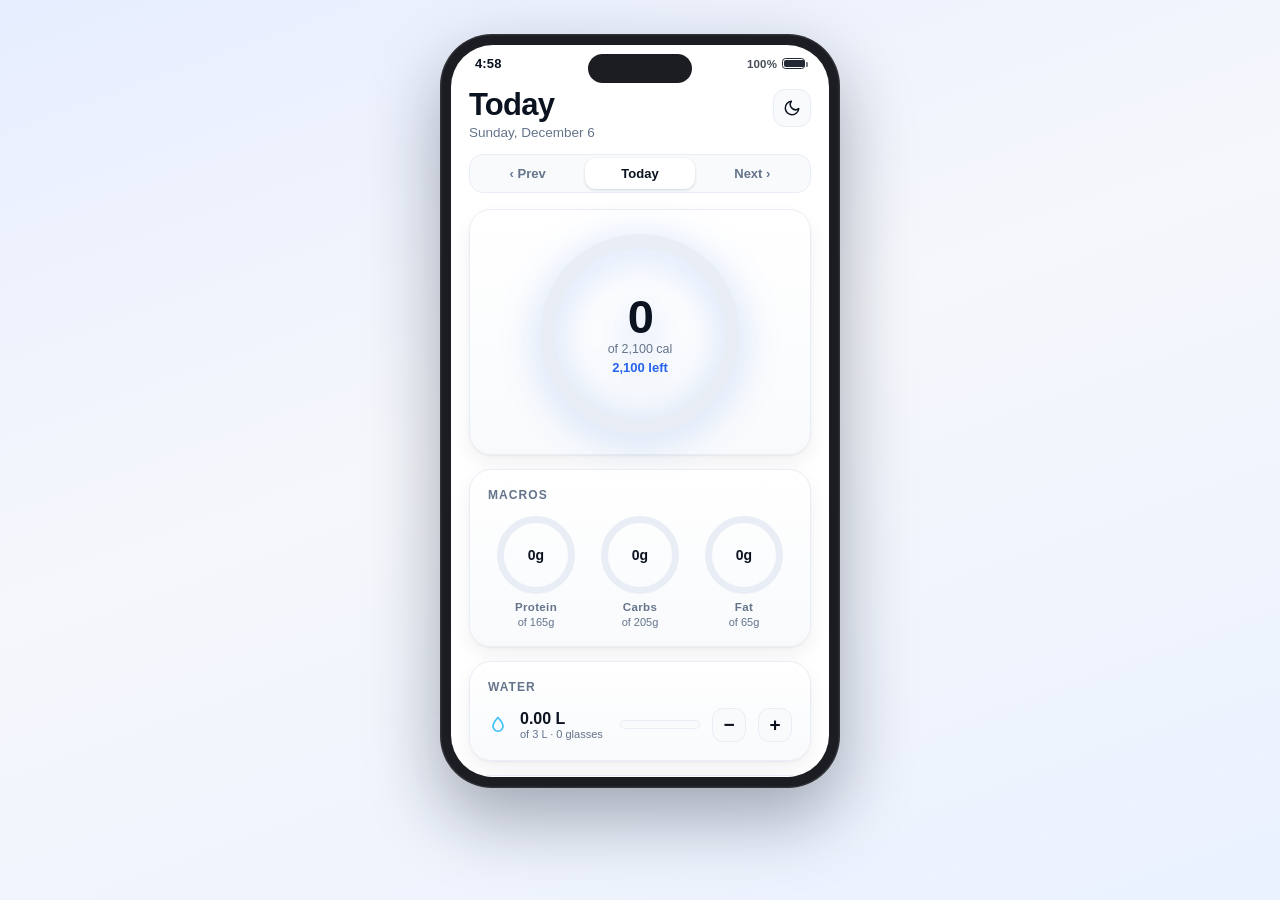
==== commit 218d1233: "Serve the tracker from GitHub Pages - .nojekyll so Pages publishes the files verbatim instead of run" ====
--- a/index.html
+++ b/index.html
@@ -1,1745 +1,19 @@
 <!DOCTYPE html>
-<html lang="es">
+<html lang="en">
 <head>
-<meta charset="UTF-8">
-<meta name="viewport" content="width=device-width, initial-scale=1.0, user-scalable=no">
-<title>Defensoras de las Tablas 🐾</title>
-<link rel="manifest" href="manifest.webmanifest">
-<meta name="theme-color" content="#7ec850">
-<link rel="icon" href="icon-192.png">
-<link rel="apple-touch-icon" href="icon-192.png">
-<meta name="mobile-web-app-capable" content="yes">
-<meta name="apple-mobile-web-app-capable" content="yes">
-<meta name="apple-mobile-web-app-status-bar-style" content="default">
+<meta charset="utf-8">
+<meta name="viewport" content="width=device-width, initial-scale=1">
+<title>Macro Tracker</title>
+<link rel="canonical" href="calorie-tracker/">
+<meta http-equiv="refresh" content="0; url=calorie-tracker/">
 <style>
-  :root {
-    --bg: #7ec850;
-    --panel: #fffdf5;
-    --ink: #4a3728;
-    --accent: #ff8a3d;
-    --accent2: #57b8ff;
-    --good: #5cc46a;
-    --bad: #e8635a;
-  }
-  * { box-sizing: border-box; -webkit-tap-highlight-color: transparent; }
-  html, body { margin: 0; padding: 0; height: 100%; }
-  body {
-    font-family: 'Comic Sans MS', 'Chalkboard SE', 'Marker Felt', 'Segoe UI', sans-serif;
-    background:
-      radial-gradient(closest-side, #ffffff 97%, transparent) 10% 40px / 150px 54px no-repeat,
-      radial-gradient(closest-side, #ffffffd8 97%, transparent) 82% 90px / 190px 62px no-repeat,
-      radial-gradient(closest-side, #ffffffc4 97%, transparent) 46% 20px / 120px 44px no-repeat,
-      radial-gradient(closest-side, #ffffffb0 97%, transparent) 65% 320px / 150px 50px no-repeat,
-      linear-gradient(180deg, #aee4ff 0%, #d3f2c2 100%);
-    background-attachment: fixed;
-    color: var(--ink);
-    overflow-x: hidden;
-  }
-  .screen { display: none; min-height: 100vh; padding: 16px; max-width: 980px; margin: 0 auto; }
-  .screen.active { display: block; }
-  h1 { text-align: center; font-size: clamp(1.6rem, 5vw, 2.6rem); margin: 8px 0 4px; text-shadow: 2px 2px 0 #ffffffaa; }
-  h2 { text-align: center; font-size: clamp(1.2rem, 4vw, 1.8rem); margin: 6px 0; }
-  .subtitle { text-align: center; margin: 0 0 18px; font-size: 1.05rem; opacity: .8; }
-
-  .btn {
-    font-family: inherit; font-size: 1.1rem; font-weight: bold; color: #fff;
-    background: var(--accent); border: none; border-radius: 16px;
-    padding: 12px 22px; cursor: pointer; box-shadow: 0 4px 0 #c96a26;
-    transition: transform .08s;
-  }
-  .btn:active { transform: translateY(3px); box-shadow: 0 1px 0 #c96a26; }
-  .btn.blue { background: var(--accent2); box-shadow: 0 4px 0 #3a87c4; }
-  .btn.blue:active { box-shadow: 0 1px 0 #3a87c4; }
-  .btn.small { font-size: .95rem; padding: 8px 14px; border-radius: 12px; }
-  .btn:disabled { background: #b9b3a8; box-shadow: 0 4px 0 #8f8a80; cursor: default; }
-
-  .topbar { display: flex; justify-content: space-between; align-items: center; gap: 8px; flex-wrap: wrap; margin-bottom: 10px; }
-
-  /* ---- Perfiles ---- */
-  .profile-grid { display: grid; grid-template-columns: repeat(auto-fill, minmax(150px, 1fr)); gap: 14px; margin-top: 18px; }
-  .profile-card {
-    background: var(--panel); border: 3px solid #e8ddc8; border-radius: 20px;
-    padding: 16px 10px; text-align: center; cursor: pointer; position: relative;
-    transition: transform .1s; box-shadow: 0 4px 10px #0001;
-  }
-  .profile-card:hover { transform: scale(1.04); border-color: var(--accent); }
-  .profile-card .avatar { font-size: 3rem; }
-  .profile-card .name { font-weight: bold; font-size: 1.15rem; margin-top: 4px; word-break: break-word; }
-  .profile-card .meta { font-size: .9rem; opacity: .75; margin-top: 2px; }
-  .profile-card.new { border-style: dashed; display: flex; flex-direction: column; justify-content: center; min-height: 140px; color: #9a8f7d; }
-  .profile-card .del { position: absolute; top: 6px; right: 8px; border: none; background: none; font-size: 1rem; cursor: pointer; opacity: .4; }
-  .profile-card .del:hover { opacity: 1; }
-
-  .avatar-picker { display: flex; flex-wrap: wrap; gap: 8px; justify-content: center; margin: 12px 0; }
-  .avatar-picker button {
-    font-size: 2rem; background: var(--panel); border: 3px solid #e8ddc8; border-radius: 14px;
-    width: 58px; height: 58px; cursor: pointer;
-  }
-  .avatar-picker button.sel { border-color: var(--accent); background: #fff1e3; transform: scale(1.1); }
-  #new-profile-form { display: none; background: var(--panel); border-radius: 20px; padding: 18px; margin-top: 16px; box-shadow: 0 4px 10px #0001; }
-  #new-profile-form input {
-    font-family: inherit; font-size: 1.2rem; padding: 10px 14px; border-radius: 12px;
-    border: 3px solid #e8ddc8; width: 100%; max-width: 320px; display: block; margin: 0 auto; text-align: center;
-  }
-  .form-actions { display: flex; gap: 10px; justify-content: center; margin-top: 14px; }
-
-  /* ---- Mapa de mundos ---- */
-  .world-grid { display: grid; grid-template-columns: repeat(auto-fill, minmax(210px, 1fr)); gap: 14px; }
-  .world-card {
-    background: var(--panel); border-radius: 20px; padding: 14px; text-align: center;
-    box-shadow: 0 4px 10px #0001; border: 3px solid #e8ddc8; position: relative;
-  }
-  .world-card.locked { filter: grayscale(1); opacity: .55; }
-  .island-wrap { position: relative; height: 104px; }
-  .island-wrap svg { position: absolute; inset: 0; width: 100%; height: 100%; }
-  .island-wrap .wemoji { position: absolute; top: 0; left: 0; right: 0; text-align: center; }
-  .world-card .wemoji { font-size: 2.4rem; }
-  .world-card .wname { font-weight: bold; font-size: 1.1rem; }
-  .world-card .wtable { font-size: .95rem; opacity: .75; margin-bottom: 8px; }
-  .level-row { display: flex; gap: 6px; justify-content: center; }
-  .level-btn {
-    font-family: inherit; font-size: 1rem; font-weight: bold; border: none; border-radius: 12px;
-    background: var(--accent2); color: #fff; padding: 8px 0; width: 58px; cursor: pointer;
-    box-shadow: 0 3px 0 #3a87c4; display: flex; flex-direction: column; align-items: center; gap: 2px;
-  }
-  .level-btn:disabled { background: #b9b3a8; box-shadow: 0 3px 0 #8f8a80; cursor: default; }
-  .level-btn .stars { font-size: .6rem; letter-spacing: -1px; }
-  .lock-badge { position: absolute; top: 10px; right: 12px; font-size: 1.3rem; }
-
-  /* ---- Progreso ---- */
-  .heat-wrap { overflow-x: auto; background: var(--panel); border-radius: 20px; padding: 14px; box-shadow: 0 4px 10px #0001; }
-  table.heat { border-collapse: collapse; margin: 0 auto; }
-  table.heat td, table.heat th { border: 2px solid #fff; text-align: center; font-size: .85rem; padding: 0; }
-  table.heat th { background: #f0e8d8; padding: 6px 8px; }
-  table.heat td { width: 52px; height: 40px; background: #eee9de; color: #7c7365; }
-  td.m0 { background: #eee9de; }         /* sin practicar */
-  td.m1 { background: #f5b8b1; color: #7a2d27; }  /* a practicar */
-  td.m2 { background: #ffe08a; color: #7a5c00; }  /* casi */
-  td.m3 { background: #a8e6a1; color: #1e5c25; }  /* dominada */
-  .legend { display: flex; gap: 14px; justify-content: center; flex-wrap: wrap; margin-top: 10px; font-size: .9rem; }
-  .legend span::before { content: '■ '; }
-  .legend .l1::before { color: #f5b8b1; } .legend .l2::before { color: #ffe08a; }
-  .legend .l3::before { color: #a8e6a1; } .legend .l0::before { color: #eee9de; }
-
-  /* ---- Tienda y logros ---- */
-  .shop-cat-title { text-align: center; font-size: 1.25rem; margin: 20px 0 10px; }
-  .shop-grid { display: grid; grid-template-columns: repeat(auto-fill, minmax(150px, 1fr)); gap: 12px; }
-  .shop-card { background: var(--panel); border: 3px solid #e8ddc8; border-radius: 18px; padding: 12px 8px; text-align: center; box-shadow: 0 4px 10px #0001; }
-  .shop-card .semoji { font-size: 2.6rem; }
-  .shop-card .sname { font-weight: bold; }
-  .shop-card .sprice { font-size: .95rem; opacity: .8; margin: 4px 0 8px; }
-  .shop-card button { font-family: inherit; font-weight: bold; font-size: .95rem; border: none; border-radius: 12px; padding: 8px 14px; cursor: pointer; color: #fff; }
-  .shop-card button.buy { background: var(--accent); box-shadow: 0 3px 0 #c96a26; }
-  .shop-card button.buy:disabled { background: #b9b3a8; box-shadow: 0 3px 0 #8f8a80; cursor: default; }
-  .shop-card button.equip { background: var(--accent2); box-shadow: 0 3px 0 #3a87c4; }
-  .shop-card button.equipped { background: var(--good); box-shadow: 0 3px 0 #3d8c48; }
-  .badge-grid { display: grid; grid-template-columns: repeat(auto-fill, minmax(160px, 1fr)); gap: 12px; }
-  .badge-card { background: var(--panel); border: 3px solid #ffd76e; border-radius: 18px; padding: 14px 10px; text-align: center; box-shadow: 0 4px 10px #0001; }
-  .badge-card.locked { border-color: #e8ddc8; filter: grayscale(1); opacity: .55; }
-  .badge-card .bemoji { font-size: 2.4rem; }
-  .badge-card .bname { font-weight: bold; margin-top: 2px; }
-  .badge-card .bdesc { font-size: .85rem; opacity: .75; margin-top: 2px; }
-
-  /* ---- Juego ---- */
-  #screen-game { padding: 8px; display: none; flex-direction: column; align-items: center; }
-  #screen-game.active { display: flex; }
-  #hud {
-    width: 100%; max-width: 900px; display: flex; justify-content: space-between; align-items: center;
-    font-size: 1.1rem; font-weight: bold; padding: 4px 6px; gap: 8px; flex-wrap: wrap;
-  }
-  #hud .hud-item { background: #fffdf5cc; border-radius: 12px; padding: 4px 12px; box-shadow: 0 2px 6px #0002; }
-  #canvas-wrap { position: relative; width: 100%; max-width: 900px; }
-  canvas { width: 100%; display: block; border-radius: 18px; box-shadow: 0 6px 16px #0003; image-rendering: pixelated; }
-
-  #answer-area { width: 100%; max-width: 900px; margin-top: 8px; display: flex; gap: 10px; align-items: stretch; justify-content: center; flex-wrap: wrap; }
-  #answer-display {
-    background: var(--panel); border: 4px solid var(--accent); border-radius: 16px;
-    font-size: 2rem; font-weight: bold; min-width: 150px; padding: 4px 18px;
-    display: flex; align-items: center; justify-content: center; letter-spacing: 3px;
-  }
-  #answer-display.shake { animation: shake .35s; border-color: var(--bad); }
-  @keyframes shake { 0%,100%{transform:translateX(0)} 20%,60%{transform:translateX(-8px)} 40%,80%{transform:translateX(8px)} }
-  #numpad { display: grid; grid-template-columns: repeat(6, 1fr); gap: 6px; flex: 1; max-width: 460px; min-width: 280px; }
-  #numpad button {
-    font-family: inherit; font-size: 1.35rem; font-weight: bold; border: none; border-radius: 12px;
-    background: var(--panel); color: var(--ink); padding: 10px 0; cursor: pointer;
-    box-shadow: 0 3px 0 #cfc6b2;
-  }
-  #numpad button:active { transform: translateY(2px); box-shadow: 0 1px 0 #cfc6b2; }
-  #numpad button.ok { background: var(--good); color: #fff; box-shadow: 0 3px 0 #3d8c48; grid-column: span 2; }
-  #numpad button.back { background: #f2d0a4; box-shadow: 0 3px 0 #c9a26a; }
-
-  #overlay {
-    position: absolute; inset: 0; display: none; align-items: center; justify-content: center;
-    background: #00000055; border-radius: 18px; z-index: 5;
-  }
-  #overlay.show { display: flex; }
-  #overlay .card {
-    background: var(--panel); border-radius: 24px; padding: 26px 30px; text-align: center;
-    max-width: 90%; box-shadow: 0 10px 30px #0005; animation: pop .3s;
-  }
-  @keyframes pop { from { transform: scale(.6); opacity: 0; } to { transform: scale(1); opacity: 1; } }
-  #overlay .big-emoji { font-size: 3.2rem; }
-  #overlay .stars-line { font-size: 2.2rem; letter-spacing: 4px; margin: 6px 0; }
-  #overlay .actions { display: flex; gap: 10px; justify-content: center; margin-top: 14px; flex-wrap: wrap; }
-
-  #toast {
-    position: fixed; left: 50%; bottom: 24px; transform: translateX(-50%);
-    background: var(--ink); color: #fff; border-radius: 14px; padding: 10px 18px;
-    font-size: 1rem; opacity: 0; pointer-events: none; transition: opacity .3s; z-index: 50;
-  }
-  #toast.show { opacity: .95; }
+  body{font:16px/1.6 -apple-system,BlinkMacSystemFont,"Segoe UI",Inter,Roboto,Helvetica,Arial,sans-serif;
+    background:#F5F7FB;color:#0B1220;display:flex;align-items:center;justify-content:center;height:100vh;margin:0}
+  a{color:#2563EB}
 </style>
 </head>
 <body>
-
-<!-- ============ PANTALLA: PERFILES ============ -->
-<div id="screen-profiles" class="screen active">
-  <h1>🐾 Defensoras de las Tablas 🐾</h1>
-  <p class="subtitle">¡Alimenta a los animalitos con multiplicaciones y protege el huerto!</p>
-  <h2>¿Quién va a jugar?</h2>
-  <div class="profile-grid" id="profile-grid"></div>
-
-  <div id="new-profile-form">
-    <h2>Crea tu perfil</h2>
-    <input type="text" id="new-name" maxlength="14" placeholder="Tu nombre" autocomplete="off">
-    <p style="text-align:center; margin:14px 0 4px;">Elige tu animalito:</p>
-    <div class="avatar-picker" id="avatar-picker"></div>
-    <div class="form-actions">
-      <button class="btn" id="btn-create">¡Crear! 🎉</button>
-      <button class="btn blue small" id="btn-cancel-create">Cancelar</button>
-    </div>
-  </div>
-</div>
-
-<!-- ============ PANTALLA: MAPA ============ -->
-<div id="screen-map" class="screen">
-  <div class="topbar">
-    <button class="btn blue small" id="btn-switch-profile">👤 Cambiar perfil</button>
-    <div class="hud-item" id="map-player" style="background:#fffdf5cc; border-radius:12px; padding:6px 14px; font-weight:bold; box-shadow:0 2px 6px #0002;"></div>
-    <div style="display:flex; gap:8px; flex-wrap:wrap;">
-      <button class="btn small" id="btn-shop">🛒 Tienda</button>
-      <button class="btn small" id="btn-badges">🏅 Logros</button>
-      <button class="btn small" id="btn-progress">📊 Progreso</button>
-    </div>
-  </div>
-  <h1>Mapa de Aventuras</h1>
-  <p class="subtitle">Cada mundo es una tabla. ¡Gana estrellas para desbloquear el siguiente!</p>
-  <div class="world-grid" id="world-grid"></div>
-</div>
-
-<!-- ============ PANTALLA: PROGRESO ============ -->
-<div id="screen-progress" class="screen">
-  <div class="topbar">
-    <button class="btn blue small" id="btn-back-map">⬅ Volver al mapa</button>
-  </div>
-  <h1 id="progress-title">📊 Progreso</h1>
-  <p class="subtitle">Verde = dominada · Amarillo = casi · Rojo = a practicar</p>
-  <div class="heat-wrap" id="heat-wrap"></div>
-  <div class="legend">
-    <span class="l3">Dominada</span><span class="l2">Casi</span>
-    <span class="l1">A practicar</span><span class="l0">Sin practicar</span>
-  </div>
-</div>
-
-<!-- ============ PANTALLA: TIENDA ============ -->
-<div id="screen-shop" class="screen">
-  <div class="topbar">
-    <button class="btn blue small" id="btn-shop-back">⬅ Volver al mapa</button>
-    <div id="shop-coins" style="background:#fffdf5cc; border-radius:12px; padding:6px 14px; font-weight:bold; box-shadow:0 2px 6px #0002;"></div>
-  </div>
-  <h1>🛒 La Tienda</h1>
-  <p class="subtitle">¡Gana monedas jugando y mejora tu equipo!</p>
-  <div id="shop-body"></div>
-</div>
-
-<!-- ============ PANTALLA: LOGROS ============ -->
-<div id="screen-badges" class="screen">
-  <div class="topbar">
-    <button class="btn blue small" id="btn-badges-back">⬅ Volver al mapa</button>
-  </div>
-  <h1 id="badges-title">🏅 Logros</h1>
-  <p class="subtitle">Colecciona todas las insignias jugando</p>
-  <div class="badge-grid" id="badge-grid"></div>
-</div>
-
-<!-- ============ PANTALLA: JUEGO ============ -->
-<div id="screen-game" class="screen">
-  <div id="hud">
-    <span class="hud-item" id="hud-level">🌼</span>
-    <span class="hud-item" id="hud-lives">🥬🥬🥬</span>
-    <span class="hud-item" id="hud-coins">🪙 0</span>
-    <span class="hud-item" id="hud-wave">🐾 0/0</span>
-  </div>
-  <div id="canvas-wrap">
-    <canvas id="canvas"></canvas>
-    <div id="overlay"><div class="card" id="overlay-card"></div></div>
-  </div>
-  <div id="answer-area">
-    <div id="answer-display">&nbsp;</div>
-    <div id="numpad">
-      <button data-k="1">1</button><button data-k="2">2</button><button data-k="3">3</button>
-      <button data-k="4">4</button><button data-k="5">5</button><button data-k="6">6</button>
-      <button data-k="7">7</button><button data-k="8">8</button><button data-k="9">9</button>
-      <button data-k="0">0</button>
-      <button class="back" data-k="back">⌫</button>
-      <button class="ok" data-k="ok">✔ ¡Lanzar!</button>
-    </div>
-  </div>
-</div>
-
-<div id="toast"></div>
-
-<script>
-'use strict';
-
-/* ================== CONFIGURACIÓN DE MUNDOS ================== */
-const WORLDS = [
-  { table: 2,  name: 'La Pradera',  enemy: '🐰', boss: '🐮', deco: '🌼', sky: '#bfe8ff', ground: '#97d356', groundDark: '#74b13c',
-    flora: ['tree', 'tree', 'pine', 'bush', 'flower', 'flower', 'monolith'] },
-  { table: 3,  name: 'El Bosque',   enemy: '🦊', boss: '🐻', deco: '🍄', sky: '#cde8c0', ground: '#61a34e', groundDark: '#4b823c',
-    flora: ['tree', 'tree', 'tree', 'bush', 'emoji', 'flower'] },
-  { table: 4,  name: 'El Océano',   enemy: '🐬', boss: '🐳', deco: '🐚', sky: '#bde3f7', ground: '#5fb8d9', groundDark: '#4795b3',
-    flora: ['palm', 'palm', 'bush', 'emoji', 'flower'] },
-  { table: 5,  name: 'La Selva',    enemy: '🐵', boss: '🦍', deco: '🌴', sky: '#d7f0b2', ground: '#4f9e43', groundDark: '#3d7f33',
-    flora: ['palm', 'tree', 'tree', 'bush', 'monolith'] },
-  { table: 6,  name: 'La Sabana',   enemy: '🦓', boss: '🦁', deco: '🌳', sky: '#ffe9b8', ground: '#d9b45f', groundDark: '#b7924a',
-    flora: ['tree', 'rock', 'bush', 'emoji'] },
-  { table: 7,  name: 'El Ártico',   enemy: '🐧', boss: '🐻‍❄️', deco: '⛄', sky: '#dcefff', ground: '#eaf6ff', groundDark: '#c9dcea',
-    cliff: ['#d5e6f2', '#b3cbdd', '#8fa8c0', '#6d8aa5'], flora: ['pine', 'pine', 'rock', 'emoji'] },
-  { table: 8,  name: 'El Desierto', enemy: '🦎', boss: '🐫', deco: '🌵', sky: '#ffe3c2', ground: '#e8c883', groundDark: '#c6a566',
-    flora: ['cactus', 'cactus', 'rock', 'monolith', 'emoji'] },
-  { table: 9,  name: 'La Montaña',  enemy: '🐐', boss: '🦅', deco: '🏔️', sky: '#d8dff0', ground: '#a3b08c', groundDark: '#859270',
-    flora: ['pine', 'rock', 'monolith', 'emoji'] },
-  { table: 10, name: 'La Granja',   enemy: '🐷', boss: '🐴', deco: '🌾', sky: '#fff3c4', ground: '#a8d06a', groundDark: '#88af50',
-    flora: ['tree', 'flower', 'bush', 'emoji'] },
-  { table: 0,  name: 'El Gran Reto', enemy: 'MIX', boss: '🐉', deco: '👑', sky: '#e8d5ff', ground: '#b58fd9', groundDark: '#9573b5',
-    flora: ['tree', 'palm', 'monolith', 'flower', 'emoji'] }, // todas las tablas
-];
-const MIX_ENEMIES = ['🐰','🦊','🐬','🐵','🦓','🐧','🦎','🐐','🐷'];
-const AVATARS = ['🐰','🦊','🐬','🐵','🦁','🐧','🐨','🦄','🐱','🐶','🦉','🐢'];
-const LEVELS_PER_WORLD = 3; // el 3.º es el jefe
-const STORAGE_KEY = 'defensoras-tablas-v1';
-
-/* ================== TIENDA ================== */
-const SHOP = [
-  // defensores del huerto
-  { id: 'dog',       cat: 'defender', emoji: '🐶', name: 'Toby',     price: 0 },
-  { id: 'cat',       cat: 'defender', emoji: '🐱', name: 'Michi',    price: 100 },
-  { id: 'owl',       cat: 'defender', emoji: '🦉', name: 'Sabia',    price: 200 },
-  { id: 'koala',     cat: 'defender', emoji: '🐨', name: 'Kimi',     price: 300 },
-  { id: 'unicorn',   cat: 'defender', emoji: '🦄', name: 'Estrella', price: 500 },
-  { id: 'dragon',    cat: 'defender', emoji: '🐲', name: 'Chispa',   price: 800 },
-  // comida para lanzar
-  { id: 'basic',     cat: 'fruits', emoji: '🍎', name: 'Frutas',  price: 0,   set: ['🍎','🍌','🥕','🍉','🍓'] },
-  { id: 'sweets',    cat: 'fruits', emoji: '🍭', name: 'Dulces',  price: 150, set: ['🍭','🍩','🧁','🍪','🍬'] },
-  { id: 'party',     cat: 'fruits', emoji: '🌮', name: 'Fiesta',  price: 250, set: ['🌮','🍕','🥨','🧀','🥞'] },
-  { id: 'magic',     cat: 'fruits', emoji: '✨', name: 'Magia',   price: 400, set: ['✨','🌟','💫','⚡','🌈'] },
-  // mascotas de compañía
-  { id: 'butterfly', cat: 'pet', emoji: '🦋', name: 'Flor',  price: 90 },
-  { id: 'chick',     cat: 'pet', emoji: '🐣', name: 'Pío',   price: 120 },
-  { id: 'parrot',    cat: 'pet', emoji: '🦜', name: 'Kiko',  price: 180 },
-  { id: 'turtle',    cat: 'pet', emoji: '🐢', name: 'Tuga',  price: 220 },
-];
-const SHOP_CATS = [
-  ['defender', '🛡️ Defensores del huerto'],
-  ['fruits', '🍎 Comida para lanzar'],
-  ['pet', '🐾 Mascotas de compañía'],
-];
-function shopItem(id) { return SHOP.find(s => s.id === id); }
-
-/* ================== LOGROS ================== */
-const BADGES = [
-  { id: 'first_win',    emoji: '🎉', name: 'Primera victoria',    desc: 'Completa tu primer nivel',
-    check: (p, run) => run && run.won },
-  { id: 'three_stars',  emoji: '🌟', name: 'Tres estrellas',      desc: 'Gana 3 estrellas en un nivel',
-    check: (p, run) => run && run.won && run.stars === 3 },
-  { id: 'fast5',        emoji: '⚡', name: 'Rayo veloz',          desc: '5 respuestas rápidas en un nivel',
-    check: (p, run) => run && run.fast >= 5 },
-  { id: 'perfect',      emoji: '🎯', name: 'Puntería perfecta',   desc: 'Completa un nivel sin fallar ninguna',
-    check: (p, run) => run && run.won && run.fails === 0 },
-  { id: 'boss3',        emoji: '👑', name: 'Cazajefes',           desc: 'Vence a 3 jefes',
-    check: (p) => countBossWins(p) >= 3 },
-  { id: 'dragon',       emoji: '🐉', name: 'Leyenda del Gran Reto', desc: 'Vence al jefe final de todas las tablas',
-    check: (p) => starsFor(p, WORLDS.length - 1, LEVELS_PER_WORLD - 1) > 0 },
-  { id: 'table_master', emoji: '🧠', name: 'Tabla dominada',      desc: 'Pon toda una tabla en verde',
-    check: (p) => anyTableMastered(p) },
-  { id: 'all_master',   emoji: '🏆', name: 'Supercerebrito',      desc: 'Domina TODAS las tablas',
-    check: (p) => allTablesMastered(p) },
-  { id: 'rich',         emoji: '💰', name: 'Gran ahorro',         desc: 'Junta 300 monedas',
-    check: (p) => p.coins >= 300 },
-  { id: 'shopper',      emoji: '🛍️', name: 'Coleccionista',       desc: 'Compra 3 cosas en la tienda',
-    check: (p) => ownedCount(p) >= 3 },
-];
-function countBossWins(p) {
-  let n = 0;
-  for (let w = 0; w < WORLDS.length; w++) if (starsFor(p, w, LEVELS_PER_WORLD - 1) > 0) n++;
-  return n;
-}
-function tableMastered(p, t) {
-  for (let n = 1; n <= 10; n++) if (mastery(p.facts[factKey(t, n)]) !== 3) return false;
-  return true;
-}
-function anyTableMastered(p) { for (let t = 2; t <= 10; t++) if (tableMastered(p, t)) return true; return false; }
-function allTablesMastered(p) { for (let t = 2; t <= 10; t++) if (!tableMastered(p, t)) return false; return true; }
-function ownedCount(p) {
-  // compras reales: se descuentan los dos artículos gratis
-  return p.items.defender.length + p.items.fruits.length + p.items.pet.length - 2;
-}
-function checkBadges(run) {
-  const p = profile();
-  const earned = [];
-  for (const b of BADGES) {
-    if (p.badges[b.id]) continue;
-    let ok = false;
-    try { ok = !!b.check(p, run); } catch (e) {}
-    if (ok) { p.badges[b.id] = Date.now(); earned.push(b); }
-  }
-  if (earned.length) saveDB();
-  return earned;
-}
-
-/* ================== DATOS / PERFILES ================== */
-let db = { profiles: [], currentId: null };
-function loadDB() {
-  try { const raw = localStorage.getItem(STORAGE_KEY); if (raw) db = JSON.parse(raw); } catch (e) {}
-  if (!db.profiles) db = { profiles: [], currentId: null };
-  db.profiles.forEach(ensureDefaults);
-}
-function ensureDefaults(p) {
-  // migra perfiles creados antes de la tienda y los logros
-  if (!p.facts) p.facts = {};
-  if (!p.stars) p.stars = {};
-  if (!p.items) p.items = { defender: ['dog'], fruits: ['basic'], pet: [] };
-  if (!p.equipped) p.equipped = { defender: 'dog', fruits: 'basic', pet: null };
-  if (!p.badges) p.badges = {};
-}
-function saveDB() { localStorage.setItem(STORAGE_KEY, JSON.stringify(db)); }
-function profile() { return db.profiles.find(p => p.id === db.currentId); }
-function totalStars(p) { return Object.values(p.stars || {}).reduce((a, b) => a + b, 0); }
-
-function factKey(a, b) { return Math.min(a, b) + 'x' + Math.max(a, b); }
-function statFor(p, a, b) {
-  const k = factKey(a, b);
-  if (!p.facts[k]) p.facts[k] = { ok: 0, fail: 0, streak: 0 };
-  return p.facts[k];
-}
-function mastery(st) {
-  if (!st || st.ok + st.fail === 0) return 0;
-  const ratio = st.ok / (st.ok + st.fail);
-  if (st.streak >= 3 && ratio >= 0.8) return 3;
-  if (ratio >= 0.6) return 2;
-  return 1;
-}
-
-/* ================== SELECCIÓN DE PREGUNTAS (repetición espaciada) ================== */
-let lastFactKey = null;
-function pickFact(table) {
-  const p = profile();
-  const pool = [];
-  const tables = table === 0 ? [2,3,4,5,6,7,8,9,10] : [table];
-  for (const t of tables) {
-    for (let n = 1; n <= 10; n++) {
-      const st = p.facts[factKey(t, n)];
-      // más peso a las que falla, menos a las dominadas
-      let w = 1;
-      if (st) w = Math.max(0.3, 1 + st.fail * 2 - Math.min(st.ok, 5) * 0.15);
-      pool.push({ a: t, b: n, w });
-    }
-  }
-  let pick = null;
-  for (let tries = 0; tries < 8; tries++) {
-    const total = pool.reduce((s, f) => s + f.w, 0);
-    let r = Math.random() * total;
-    pick = pool[pool.length - 1];
-    for (const f of pool) { r -= f.w; if (r <= 0) { pick = f; break; } }
-    if (factKey(pick.a, pick.b) !== lastFactKey) break; // evita repetir la misma seguida
-  }
-  lastFactKey = factKey(pick.a, pick.b);
-  // orden aleatorio para variedad: 7×3 o 3×7
-  return Math.random() < 0.5 ? { a: pick.a, b: pick.b } : { a: pick.b, b: pick.a };
-}
-
-/* ================== SONIDOS ================== */
-let actx = null;
-function initAudio() { if (!actx) { try { actx = new (window.AudioContext || window.webkitAudioContext)(); } catch (e) {} } }
-function playNotes(freqs, dur = 0.12, type = 'sine', vol = 0.12) {
-  if (!actx) return;
-  let t = actx.currentTime;
-  for (const f of freqs) {
-    const o = actx.createOscillator(), g = actx.createGain();
-    o.type = type; o.frequency.value = f;
-    g.gain.setValueAtTime(vol, t); g.gain.exponentialRampToValueAtTime(0.001, t + dur);
-    o.connect(g); g.connect(actx.destination);
-    o.start(t); o.stop(t + dur);
-    t += dur * 0.7;
-  }
-}
-const sfx = {
-  ok:   () => playNotes([523, 784]),
-  crit: () => playNotes([523, 659, 784, 1047], 0.1),
-  bad:  () => playNotes([170], 0.25, 'square', 0.08),
-  life: () => playNotes([260, 180], 0.2, 'triangle'),
-  win:  () => playNotes([523, 659, 784, 1047, 1319], 0.15),
-  lose: () => playNotes([330, 262, 196], 0.25, 'triangle'),
-};
-
-/* ================== NAVEGACIÓN DE PANTALLAS ================== */
-function show(id) {
-  document.querySelectorAll('.screen').forEach(s => s.classList.remove('active'));
-  document.getElementById(id).classList.add('active');
-}
-function toast(msg) {
-  const t = document.getElementById('toast');
-  t.textContent = msg; t.classList.add('show');
-  clearTimeout(t._h); t._h = setTimeout(() => t.classList.remove('show'), 2200);
-}
-
-/* ================== PANTALLA PERFILES ================== */
-let pickedAvatar = AVATARS[0];
-function renderProfiles() {
-  const grid = document.getElementById('profile-grid');
-  grid.innerHTML = '';
-  for (const p of db.profiles) {
-    const card = document.createElement('div');
-    card.className = 'profile-card';
-    card.innerHTML = `<div class="avatar">${p.avatar}</div><div class="name">${escapeHtml(p.name)}</div>
-      <div class="meta">🪙 ${p.coins} · ⭐ ${totalStars(p)} · 🏅 ${Object.keys(p.badges).length}</div>
-      <button class="del" title="Borrar perfil">✖</button>`;
-    card.querySelector('.del').addEventListener('click', ev => {
-      ev.stopPropagation();
-      if (confirm(`¿Borrar el perfil de ${p.name}? Se perderá su progreso.`)) {
-        db.profiles = db.profiles.filter(x => x.id !== p.id);
-        if (db.currentId === p.id) db.currentId = null;
-        saveDB(); renderProfiles();
-      }
-    });
-    card.addEventListener('click', () => { db.currentId = p.id; saveDB(); enterMap(); });
-    grid.appendChild(card);
-  }
-  if (db.profiles.length < 8) {
-    const add = document.createElement('div');
-    add.className = 'profile-card new';
-    add.innerHTML = `<div class="avatar">➕</div><div class="name">Nuevo perfil</div>`;
-    add.addEventListener('click', () => {
-      document.getElementById('new-profile-form').style.display = 'block';
-      document.getElementById('new-name').focus();
-    });
-    grid.appendChild(add);
-  }
-}
-function renderAvatarPicker() {
-  const wrap = document.getElementById('avatar-picker');
-  wrap.innerHTML = '';
-  for (const a of AVATARS) {
-    const b = document.createElement('button');
-    b.textContent = a;
-    if (a === pickedAvatar) b.classList.add('sel');
-    b.addEventListener('click', () => { pickedAvatar = a; renderAvatarPicker(); });
-    wrap.appendChild(b);
-  }
-}
-document.getElementById('btn-create').addEventListener('click', () => {
-  const name = document.getElementById('new-name').value.trim();
-  if (!name) { toast('Escribe tu nombre 😊'); return; }
-  const p = { id: Date.now().toString(36), name, avatar: pickedAvatar, coins: 0, stars: {}, facts: {} };
-  ensureDefaults(p);
-  db.profiles.push(p); db.currentId = p.id; saveDB();
-  document.getElementById('new-name').value = '';
-  document.getElementById('new-profile-form').style.display = 'none';
-  enterMap();
-});
-document.getElementById('btn-cancel-create').addEventListener('click', () => {
-  document.getElementById('new-profile-form').style.display = 'none';
-});
-function escapeHtml(s) { return s.replace(/[&<>"']/g, c => ({'&':'&amp;','<':'&lt;','>':'&gt;','"':'&quot;',"'":'&#39;'}[c])); }
-
-/* ================== PANTALLA MAPA ================== */
-function starsFor(p, w, l) { return p.stars[`w${w}-l${l}`] || 0; }
-function worldUnlocked(p, w) {
-  if (w === 0) return true;
-  if (w === WORLDS.length - 1) { // Gran Reto: todos los jefes vencidos
-    for (let i = 0; i < WORLDS.length - 1; i++) if (starsFor(p, i, LEVELS_PER_WORLD - 1) === 0) return false;
-    return true;
-  }
-  return starsFor(p, w - 1, LEVELS_PER_WORLD - 1) > 0;
-}
-function levelUnlocked(p, w, l) { return l === 0 || starsFor(p, w, l - 1) > 0; }
-
-function islandSVG(w) {
-  const cliff = w.cliff || ['#c08552', '#7a4a28'];
-  return `<svg viewBox="0 0 220 104" xmlns="http://www.w3.org/2000/svg" aria-hidden="true">
-    <ellipse cx="112" cy="96" rx="60" ry="7" fill="#00000018"/>
-    <path d="M34 56 C40 84 60 76 68 92 L84 78 L98 100 L116 84 L132 98 L148 80 L158 90 C172 78 182 82 186 56 Z"
-      fill="${cliff[1]}"/>
-    <path d="M38 56 C44 78 62 72 70 84 L86 74 L98 90 L114 78 L130 90 L146 76 L156 82 C168 74 178 76 182 56 Z"
-      fill="${cliff[0]}"/>
-    <ellipse cx="110" cy="52" rx="80" ry="21" fill="${w.ground}"/>
-    <ellipse cx="110" cy="49" rx="72" ry="16" fill="#ffffff2e"/>
-    <ellipse cx="110" cy="52" rx="80" ry="21" fill="none" stroke="#f7ffb8" stroke-width="3"/>
-    ${w.table !== 8 ? '<ellipse cx="156" cy="56" rx="15" ry="5" fill="#9fe2f7"/><ellipse cx="156" cy="55" rx="10" ry="3" fill="#d3f2fc"/>' : ''}
-    <rect x="50" y="34" width="4" height="14" rx="2" fill="#8a5a34"/>
-    <circle cx="52" cy="30" r="9" fill="#3e8a3a"/>
-    <circle cx="46" cy="34" r="7" fill="#5cb356"/>
-    <circle cx="59" cy="34" r="7" fill="#3e8a3a"/>
-    <circle cx="50" cy="26" r="4" fill="#8fe08a"/>
-  </svg>`;
-}
-function enterMap() {
-  const p = profile();
-  if (!p) { show('screen-profiles'); renderProfiles(); return; }
-  document.getElementById('map-player').textContent = `${p.avatar} ${p.name} · 🪙 ${p.coins} · ⭐ ${totalStars(p)}`;
-  const grid = document.getElementById('world-grid');
-  grid.innerHTML = '';
-  WORLDS.forEach((w, wi) => {
-    const unlocked = worldUnlocked(p, wi);
-    const card = document.createElement('div');
-    card.className = 'world-card' + (unlocked ? '' : ' locked');
-    card.style.background = `linear-gradient(180deg, ${w.sky} 0%, #fffdf5 68%)`;
-    const tableLabel = w.table === 0 ? '¡Todas las tablas!' : `Tabla del ${w.table}`;
-    const emo = w.enemy === 'MIX' ? '🐉' : w.enemy;
-    card.innerHTML = `<div class="island-wrap">${islandSVG(w)}<div class="wemoji">${w.deco} ${emo}</div></div>
-      <div class="wname">${w.name}</div><div class="wtable">${tableLabel}</div>
-      <div class="level-row"></div>${unlocked ? '' : '<div class="lock-badge">🔒</div>'}`;
-    const row = card.querySelector('.level-row');
-    for (let l = 0; l < LEVELS_PER_WORLD; l++) {
-      const b = document.createElement('button');
-      b.className = 'level-btn';
-      const st = starsFor(p, wi, l);
-      const stars = '★'.repeat(st) + '☆'.repeat(3 - st);
-      b.innerHTML = `<span>${l === LEVELS_PER_WORLD - 1 ? '👑' : l + 1}</span><span class="stars">${stars}</span>`;
-      b.disabled = !unlocked || !levelUnlocked(p, wi, l);
-      b.addEventListener('click', () => startGame(wi, l));
-      row.appendChild(b);
-    }
-    grid.appendChild(card);
-  });
-  show('screen-map');
-}
-document.getElementById('btn-switch-profile').addEventListener('click', () => { renderProfiles(); show('screen-profiles'); });
-document.getElementById('btn-progress').addEventListener('click', renderProgress);
-document.getElementById('btn-back-map').addEventListener('click', enterMap);
-document.getElementById('btn-shop').addEventListener('click', () => { renderShop(); show('screen-shop'); });
-document.getElementById('btn-shop-back').addEventListener('click', enterMap);
-document.getElementById('btn-badges').addEventListener('click', renderBadges);
-document.getElementById('btn-badges-back').addEventListener('click', enterMap);
-
-/* ================== PANTALLA TIENDA ================== */
-function renderShop() {
-  const p = profile();
-  document.getElementById('shop-coins').textContent = `🪙 ${p.coins}`;
-  const body = document.getElementById('shop-body');
-  body.innerHTML = '';
-  for (const [cat, title] of SHOP_CATS) {
-    const h = document.createElement('div');
-    h.className = 'shop-cat-title';
-    h.textContent = title;
-    body.appendChild(h);
-    const grid = document.createElement('div');
-    grid.className = 'shop-grid';
-    for (const item of SHOP.filter(s => s.cat === cat)) {
-      const owned = p.items[cat].includes(item.id);
-      const inUse = p.equipped[cat] === item.id;
-      const card = document.createElement('div');
-      card.className = 'shop-card';
-      let btn;
-      if (!owned) btn = `<button class="buy" ${p.coins < item.price ? 'disabled' : ''}>Comprar</button>`;
-      else if (inUse) btn = `<button class="equipped">${cat === 'pet' ? 'Me acompaña ✓' : 'En uso ✓'}</button>`;
-      else btn = `<button class="equip">Usar</button>`;
-      card.innerHTML = `<div class="semoji">${item.emoji}</div><div class="sname">${item.name}</div>
-        <div class="sprice">${item.price === 0 ? 'Gratis' : '🪙 ' + item.price}</div>${btn}`;
-      card.querySelector('button').addEventListener('click', () => {
-        initAudio();
-        if (!owned) {
-          if (p.coins < item.price) return;
-          p.coins -= item.price;
-          p.items[cat].push(item.id);
-          p.equipped[cat] = item.id;
-          saveDB();
-          sfx.win();
-          toast(`¡${item.name} ${item.emoji} es tuyo!`);
-          const nb = checkBadges(null);
-          if (nb.length) setTimeout(() => toast(`🏅 ¡Insignia nueva! ${nb[0].emoji} ${nb[0].name}`), 1500);
-        } else if (inUse && cat === 'pet') {
-          p.equipped.pet = null; // las mascotas se pueden guardar
-          saveDB();
-        } else if (!inUse) {
-          p.equipped[cat] = item.id;
-          saveDB();
-        }
-        renderShop();
-      });
-      grid.appendChild(card);
-    }
-    body.appendChild(grid);
-  }
-}
-
-/* ================== PANTALLA LOGROS ================== */
-function renderBadges() {
-  const p = profile();
-  document.getElementById('badges-title').textContent =
-    `🏅 Logros de ${p.name} (${Object.keys(p.badges).length}/${BADGES.length})`;
-  const grid = document.getElementById('badge-grid');
-  grid.innerHTML = '';
-  for (const b of BADGES) {
-    const got = !!p.badges[b.id];
-    const card = document.createElement('div');
-    card.className = 'badge-card' + (got ? '' : ' locked');
-    card.innerHTML = `<div class="bemoji">${got ? b.emoji : '❓'}</div>
-      <div class="bname">${b.name}</div><div class="bdesc">${b.desc}</div>`;
-    grid.appendChild(card);
-  }
-  show('screen-badges');
-}
-
-/* ================== PANTALLA PROGRESO ================== */
-function renderProgress() {
-  const p = profile();
-  document.getElementById('progress-title').textContent = `📊 Progreso de ${p.name} ${p.avatar}`;
-  let html = '<table class="heat"><tr><th>×</th>';
-  for (let n = 1; n <= 10; n++) html += `<th>${n}</th>`;
-  html += '</tr>';
-  for (let t = 2; t <= 10; t++) {
-    html += `<tr><th>${t}</th>`;
-    for (let n = 1; n <= 10; n++) {
-      const st = p.facts[factKey(t, n)];
-      const m = mastery(st);
-      const title = st ? `${t}×${n}: ${st.ok} bien, ${st.fail} mal` : `${t}×${n}: sin practicar`;
-      html += `<td class="m${m}" title="${title}">${t}×${n}</td>`;
-    }
-    html += '</tr>';
-  }
-  html += '</table>';
-  document.getElementById('heat-wrap').innerHTML = html;
-  show('screen-progress');
-}
-
-/* ================== EL JUEGO ================== */
-const W = 900, H = 560; // franja inferior: paisaje lejano bajo la isla
-const canvas = document.getElementById('canvas');
-let ctx = canvas.getContext('2d');
-const dpr = Math.min(window.devicePixelRatio || 1, 2);
-canvas.width = W * dpr; canvas.height = H * dpr;
-ctx.scale(dpr, dpr);
-// estilo pixel-art: la escena se dibuja en este lienzo pequeño y se amplía sin suavizado
-const PX = 4;
-const bgCanvas = document.createElement('canvas');
-bgCanvas.width = Math.ceil(W / PX); bgCanvas.height = Math.ceil(H / PX);
-const bctx = bgCanvas.getContext('2d');
-
-const PATH = [
-  { x: -50, y: 105 }, { x: 720, y: 105 }, { x: 720, y: 250 },
-  { x: 170, y: 250 }, { x: 170, y: 395 }, { x: 852, y: 395 },
-];
-const SEGS = [];
-let PATH_LEN = 0;
-for (let i = 0; i < PATH.length - 1; i++) {
-  const dx = PATH[i+1].x - PATH[i].x, dy = PATH[i+1].y - PATH[i].y;
-  const len = Math.hypot(dx, dy);
-  SEGS.push({ from: PATH[i], dx, dy, len, start: PATH_LEN });
-  PATH_LEN += len;
-}
-function pointAt(dist) {
-  const d = Math.max(0, Math.min(dist, PATH_LEN - 0.01));
-  for (const s of SEGS) {
-    if (d <= s.start + s.len) {
-      const t = (d - s.start) / s.len;
-      return { x: s.from.x + s.dx * t, y: s.from.y + s.dy * t };
-    }
-  }
-  return PATH[PATH.length - 1];
-}
-const DEFENDER = { x: 445, y: 322 };
-function distToPath(x, y) {
-  let best = 1e9;
-  for (const s of SEGS) {
-    const t = Math.max(0, Math.min(1, ((x - s.from.x) * s.dx + (y - s.from.y) * s.dy) / (s.len * s.len)));
-    best = Math.min(best, Math.hypot(x - (s.from.x + s.dx * t), y - (s.from.y + s.dy * t)));
-  }
-  return best;
-}
-
-function levelConfig(wi, li) {
-  const speed = 34 + wi * 3 + li * 4; // px/seg
-  if (li === 0) return { count: 8,  speed, interval: 5200, boss: false };
-  if (li === 1) return { count: 12, speed: speed * 1.1, interval: 4300, boss: false };
-  return { count: 6, speed, interval: 4600, boss: true };
-}
-
-const game = {
-  running: false, wi: 0, li: 0, world: null, cfg: null,
-  enemies: [], projectiles: [], particles: [],
-  spawned: 0, spawnTimer: 0, lives: 3, coins: 0, answered: 0,
-  input: '', lastTs: 0, bossSpawned: false, decoSpots: [],
-};
-
-function startGame(wi, li) {
-  const w = WORLDS[wi];
-  game.wi = wi; game.li = li; game.world = w;
-  game.cfg = levelConfig(wi, li);
-  game.enemies = []; game.projectiles = []; game.particles = [];
-  game.spawned = 0; game.spawnTimer = 500; game.lives = 3; game.coins = 0;
-  game.answered = 0; game.escaped = 0; game.input = ''; game.bossSpawned = false;
-  game.runFast = 0; game.runFails = 0;
-  // decoraciones en posiciones pseudo-aleatorias fijas por mundo, sobre la isla
-  game.decoSpots = [];
-  let seed = wi * 7 + 13;
-  const rnd = () => { seed = (seed * 9301 + 49297) % 233280; return seed / 233280; };
-  const DECO_SIZES = { tree: [40, 22], palm: [38, 18], pine: [34, 16], cactus: [28, 14],
-    monolith: [26, 16], bush: [18, 14], rock: [14, 12], flower: [10, 5], emoji: [18, 12] };
-  // colocación por distancia real al camino: llena rincones y márgenes sin estorbar
-  for (let i = 0; i < 240 && game.decoSpots.length < 30; i++) {
-    const x = 24 + rnd() * (W - 76), y = 78 + rnd() * 334;
-    const type = w.flora[Math.floor(rnd() * w.flora.length)];
-    const [base, varr] = DECO_SIZES[type] || [16, 12];
-    const s = base + rnd() * varr;
-    if (distToPath(x, y) < 30 + s * 0.3) continue;
-    if (x < 165 && y > 275 && y < 360) continue;                       // estanque
-    if (Math.hypot(x - DEFENDER.x, y - DEFENDER.y) < 75) continue;     // defensor
-    if (x > 800 && y > 330) continue;                                  // huerto
-    if (game.decoSpots.some(d => Math.hypot(d.x - x, d.y - y) < (d.s + s) * 0.55)) continue;
-    game.decoSpots.push({ x, y, s, type, phase: rnd() * 6.28 });
-  }
-  game.decoSpots.sort((a, b) => a.y - b.y);
-  document.getElementById('overlay').classList.remove('show');
-  document.getElementById('hud-level').textContent =
-    `${w.deco} ${w.name} · ${li === LEVELS_PER_WORLD - 1 ? '👑 Jefe' : 'Nivel ' + (li + 1)}`;
-  updateHud(); updateAnswerDisplay();
-  show('screen-game');
-  game.running = true;
-  game.lastTs = performance.now();
-  requestAnimationFrame(loop);
-  if (wi === 0 && li === 0) toast('Escribe la respuesta y pulsa ✔ para lanzar comida 🍎');
-}
-
-function totalToAnswer() { return game.cfg.count + (game.cfg.boss ? 5 : 0); }
-function updateHud() {
-  document.getElementById('hud-lives').textContent = '🥬'.repeat(game.lives) + '🥀'.repeat(3 - game.lives);
-  document.getElementById('hud-coins').textContent = `🪙 ${game.coins}`;
-  document.getElementById('hud-wave').textContent = `🐾 ${game.answered + game.escaped}/${totalToAnswer()}`;
-}
-
-function spawnEnemy() {
-  const w = game.world;
-  const fact = pickFact(w.table);
-  const emoji = w.enemy === 'MIX' ? MIX_ENEMIES[Math.floor(Math.random() * MIX_ENEMIES.length)] : w.enemy;
-  game.enemies.push({
-    type: 'normal', emoji, fact, answer: fact.a * fact.b,
-    dist: 0, speed: game.cfg.speed * (0.92 + Math.random() * 0.16),
-    baseSpeed: game.cfg.speed, happy: false, happyT: 0, fails: 0, targetSince: null,
-  });
-}
-function spawnBoss() {
-  const fact = pickFact(game.world.table);
-  game.enemies.push({
-    type: 'boss', emoji: game.world.boss, fact, answer: fact.a * fact.b,
-    dist: 0, speed: game.cfg.speed * 0.55, baseSpeed: game.cfg.speed * 0.55,
-    happy: false, happyT: 0, fails: 0, targetSince: null, hp: 5, hpMax: 5,
-  });
-}
-function frontmost() {
-  let best = null;
-  for (const e of game.enemies) if (!e.happy && (!best || e.dist > best.dist)) best = e;
-  return best;
-}
-
-/* ---- entrada de respuestas ---- */
-function updateAnswerDisplay() {
-  document.getElementById('answer-display').innerHTML = game.input || '&nbsp;';
-}
-function pressKey(k) {
-  if (!game.running) return;
-  initAudio();
-  if (k === 'back') game.input = game.input.slice(0, -1);
-  else if (k === 'ok') submitAnswer();
-  else if (game.input.length < 3) game.input += k;
-  updateAnswerDisplay();
-}
-document.getElementById('numpad').addEventListener('click', ev => {
-  const b = ev.target.closest('button');
-  if (b) pressKey(b.dataset.k);
-});
-window.addEventListener('keydown', ev => {
-  if (!document.getElementById('screen-game').classList.contains('active')) return;
-  if (ev.key >= '0' && ev.key <= '9') pressKey(ev.key);
-  else if (ev.key === 'Backspace') { pressKey('back'); ev.preventDefault(); }
-  else if (ev.key === 'Enter') pressKey('ok');
-});
-
-function submitAnswer() {
-  const target = frontmost();
-  if (!target || game.input === '') return;
-  const p = profile();
-  const st = statFor(p, target.fact.a, target.fact.b);
-  if (parseInt(game.input, 10) === target.answer) {
-    st.ok++; st.streak++;
-    const fast = target.targetSince && (performance.now() - target.targetSince) < 3000;
-    if (fast) game.runFast++;
-    if (target.type === 'boss') {
-      target.hp--;
-      target.dist = Math.max(0, target.dist - 90); // retrocede
-      game.answered++;
-      game.coins += fast ? 4 : 2;
-      spawnParticles(target, fast);
-      fast ? sfx.crit() : sfx.ok();
-      if (target.hp <= 0) {
-        target.happy = true; target.happyT = 0; game.coins += 10;
-      } else {
-        const f = pickFact(game.world.table);
-        target.fact = f; target.answer = f.a * f.b; target.fails = 0;
-        target.targetSince = performance.now();
-      }
-    } else {
-      target.happy = true; target.happyT = 0;
-      game.answered++;
-      game.coins += fast ? 4 : 2;
-      spawnParticles(target, fast);
-      fast ? sfx.crit() : sfx.ok();
-    }
-    launchFruit(target);
-    if (fast) floatText(target, '¡Rápido! ×2', '#ff8a3d');
-  } else {
-    st.fail++; st.streak = 0;
-    target.fails++;
-    game.runFails++;
-    target.speed = Math.min(target.baseSpeed * 1.6, target.speed * 1.15); // se apura un poquito
-    sfx.bad();
-    const disp = document.getElementById('answer-display');
-    disp.classList.remove('shake'); void disp.offsetWidth; disp.classList.add('shake');
-  }
-  game.input = '';
-  updateAnswerDisplay();
-  updateHud();
-}
-
-/* ---- efectos ---- */
-function fruitSet() {
-  const it = shopItem(profile().equipped.fruits);
-  return (it && it.set) || shopItem('basic').set;
-}
-function defenderEmoji() {
-  const it = shopItem(profile().equipped.defender);
-  return it ? it.emoji : '🐶';
-}
-function petEmoji() {
-  const id = profile().equipped.pet;
-  const it = id && shopItem(id);
-  return it ? it.emoji : null;
-}
-function launchFruit(target) {
-  const set = fruitSet();
-  game.projectiles.push({
-    x: DEFENDER.x, y: DEFENDER.y - 20, target,
-    emoji: set[Math.floor(Math.random() * set.length)], t: 0,
-  });
-}
-function spawnParticles(e, crit) {
-  const pos = pointAt(e.dist);
-  const n = crit ? 10 : 6;
-  for (let i = 0; i < n; i++) {
-    game.particles.push({
-      x: pos.x, y: pos.y - 20, vx: (Math.random() - 0.5) * 90, vy: -40 - Math.random() * 70,
-      life: 1, emoji: crit ? '✨' : '💛',
-    });
-  }
-}
-function floatText(e, text, color) {
-  const pos = pointAt(e.dist);
-  game.particles.push({ x: pos.x, y: pos.y - 55, vx: 0, vy: -30, life: 1.4, text, color });
-}
-
-/* ---- bucle principal ---- */
-function loop(ts) {
-  if (!game.running) return;
-  const dt = Math.min((ts - game.lastTs) / 1000, 0.05);
-  game.lastTs = ts;
-  update(dt);
-  draw();
-  requestAnimationFrame(loop);
-}
-
-function update(dt) {
-  // aparición de enemigos
-  game.spawnTimer -= dt * 1000;
-  if (game.spawnTimer <= 0) {
-    if (game.spawned < game.cfg.count) {
-      spawnEnemy(); game.spawned++;
-      game.spawnTimer = game.cfg.interval * (0.85 + Math.random() * 0.3);
-    } else if (game.cfg.boss && !game.bossSpawned && game.enemies.every(e => e.happy || e.dist <= 0)) {
-      // el jefe entra cuando ya no quedan animalitos activos
-      if (game.enemies.filter(e => !e.happy).length === 0) {
-        spawnBoss(); game.bossSpawned = true;
-        toast(`¡Cuidado! ¡Llega el jefe ${game.world.boss}!`);
-      }
-      game.spawnTimer = 500;
-    }
-  }
-
-  // el objetivo actual empieza su cronómetro (para el bono de rapidez)
-  const target = frontmost();
-  if (target && !target.targetSince) target.targetSince = performance.now();
-
-  // mover enemigos
-  for (const e of game.enemies) {
-    if (e.happy) { e.happyT += dt; continue; }
-    e.dist += e.speed * dt;
-    if (e.dist >= PATH_LEN) {
-      e.happy = true; e.happyT = 10; // lo saca sin corazones
-      if (e.type === 'boss') { game.lives = 0; } else { game.lives--; game.escaped++; }
-      sfx.life();
-      updateHud();
-      if (game.lives <= 0) { endLevel(false); return; }
-    }
-  }
-  game.enemies = game.enemies.filter(e => !e.happy || e.happyT < 0.9);
-
-  // frutas volando
-  for (const pr of game.projectiles) {
-    const pos = pointAt(pr.target.dist);
-    const dx = pos.x - pr.x, dy = (pos.y - 24) - pr.y;
-    const d = Math.hypot(dx, dy);
-    const step = 520 * dt;
-    if (d < step || d < 6) { pr.done = true; }
-    else { pr.x += dx / d * step; pr.y += dy / d * step; }
-  }
-  game.projectiles = game.projectiles.filter(pr => !pr.done);
-
-  // partículas
-  for (const pa of game.particles) {
-    pa.x += pa.vx * dt; pa.y += pa.vy * dt; pa.vy += 30 * dt; pa.life -= dt;
-  }
-  game.particles = game.particles.filter(pa => pa.life > 0);
-
-  // ¿victoria? (los escapados también cuentan como resueltos: si no, el nivel nunca termina)
-  const done = game.spawned >= game.cfg.count && (!game.cfg.boss || game.bossSpawned);
-  if (done && game.enemies.length === 0) {
-    endLevel(true);
-  }
-}
-
-/* ---- dibujo: isla flotante estilo cartoon ---- */
-const CLOUDS = [
-  { x: 80,  y: 28, s: 0.9, v: 9,  front: false },
-  { x: 420, y: 20, s: 0.65, v: 13, front: false },
-  { x: 700, y: 38, s: 1.05, v: 6, front: false },
-  { x: 250, y: 492, s: 1.0, v: 11, front: true },
-  { x: 640, y: 520, s: 0.8, v: 15, front: true },
-];
-function drawCloud(cx, cy, s, alpha) {
-  ctx.save();
-  ctx.globalAlpha = alpha;
-  ctx.fillStyle = '#ffffff';
-  ctx.beginPath();
-  for (const [dx, dy, r] of [[0, -7, 23], [24, -1, 17], [-26, 0, 16], [45, 5, 11], [-47, 6, 10]]) {
-    ctx.moveTo(cx + (dx + r) * s, cy + dy * s);
-    ctx.arc(cx + dx * s, cy + dy * s, r * s, 0, Math.PI * 2);
-  }
-  ctx.fill();
-  roundRect(cx - 55 * s, cy - 2 * s, 110 * s, 15 * s, 8 * s); ctx.fill();
-  ctx.fillStyle = '#d8ecfa';
-  roundRect(cx - 46 * s, cy + 7 * s, 92 * s, 6 * s, 3 * s); ctx.fill();
-  ctx.restore();
-}
-function drawIslet(x, y, s, w) {
-  ctx.save();
-  ctx.translate(x, y); ctx.scale(s, s);
-  ctx.fillStyle = '#8a5a34';
-  ctx.beginPath();
-  ctx.moveTo(-38, 4); ctx.lineTo(-18, 34); ctx.lineTo(0, 22);
-  ctx.lineTo(16, 38); ctx.lineTo(33, 6); ctx.closePath(); ctx.fill();
-  ctx.fillStyle = w.ground;
-  ctx.beginPath(); ctx.ellipse(0, 2, 42, 12, 0, 0, Math.PI * 2); ctx.fill();
-  ctx.strokeStyle = '#f7ffb8'; ctx.lineWidth = 2.5; ctx.stroke();
-  drawTree(0, -18, 22);
-  ctx.restore();
-}
-function drawBush(x, y, s) {
-  ctx.fillStyle = '#3e8a3a';
-  ctx.beginPath();
-  ctx.arc(x - s * .4, y + s * .1, s * .42, 0, Math.PI * 2);
-  ctx.arc(x + s * .4, y + s * .12, s * .4, 0, Math.PI * 2);
-  ctx.arc(x, y - s * .18, s * .5, 0, Math.PI * 2);
-  ctx.fill();
-  ctx.fillStyle = '#5cb356';
-  ctx.beginPath();
-  ctx.arc(x - s * .12, y - s * .2, s * .3, 0, Math.PI * 2);
-  ctx.arc(x + s * .3, y + s * .02, s * .24, 0, Math.PI * 2);
-  ctx.fill();
-}
-function drawTree(x, y, s, sway = 0) {
-  const by = y + s * 0.45;
-  ctx.fillStyle = '#6d4526';
-  roundRect(x - s * 0.11, by - s * 0.55, s * 0.22, s * 0.55, s * 0.06); ctx.fill();
-  ctx.fillStyle = '#8a5a34';
-  roundRect(x - s * 0.09, by - s * 0.55, s * 0.13, s * 0.53, s * 0.05); ctx.fill();
-  const cx = x + sway;
-  const cy = by - s * 0.85;
-  // contorno oscuro de la copa
-  ctx.fillStyle = '#2e6b2e';
-  ctx.beginPath();
-  ctx.arc(cx - s * 0.34, cy + s * 0.15, s * 0.32, 0, Math.PI * 2);
-  ctx.arc(cx + s * 0.34, cy + s * 0.15, s * 0.32, 0, Math.PI * 2);
-  ctx.arc(cx, cy - s * 0.12, s * 0.39, 0, Math.PI * 2);
-  ctx.arc(cx, cy + s * 0.19, s * 0.36, 0, Math.PI * 2);
-  ctx.fill();
-  ctx.fillStyle = '#3e8a3a';
-  ctx.beginPath();
-  ctx.arc(cx - s * 0.34, cy + s * 0.12, s * 0.3, 0, Math.PI * 2);
-  ctx.arc(cx + s * 0.34, cy + s * 0.12, s * 0.3, 0, Math.PI * 2);
-  ctx.arc(cx, cy - s * 0.14, s * 0.36, 0, Math.PI * 2);
-  ctx.arc(cx, cy + s * 0.16, s * 0.34, 0, Math.PI * 2);
-  ctx.fill();
-  ctx.fillStyle = '#5cb356';
-  ctx.beginPath();
-  ctx.arc(cx - s * 0.12, cy - s * 0.1, s * 0.26, 0, Math.PI * 2);
-  ctx.arc(cx + s * 0.24, cy + s * 0.04, s * 0.2, 0, Math.PI * 2);
-  ctx.fill();
-  ctx.fillStyle = '#8fe08a';
-  ctx.beginPath(); ctx.arc(cx - s * 0.06, cy - s * 0.26, s * 0.13, 0, Math.PI * 2); ctx.fill();
-  // moteado de la copa (pixeles de luz y sombra)
-  const tr = makeRnd(x * 7 + y * 13);
-  for (let i = 0; i < 30; i++) {
-    const a = tr() * Math.PI * 2, rr = tr() * s * 0.52;
-    ctx.fillStyle = tr() < 0.5 ? '#8fe08a' : '#2e6b2e';
-    ctx.fillRect(cx + Math.cos(a) * rr - 2, cy + Math.sin(a) * rr * 0.92 - 2, 4, 4);
-  }
-}
-function drawPalm(x, y, s, sway = 0) {
-  const by = y + s * 0.45;
-  const tx = x + s * 0.22 + sway, ty = by - s * 0.95;
-  ctx.strokeStyle = '#9a6a3c'; ctx.lineWidth = s * 0.12; ctx.lineCap = 'round';
-  ctx.beginPath(); ctx.moveTo(x - s * 0.05, by);
-  ctx.quadraticCurveTo(x - s * 0.12, by - s * 0.55, tx, ty); ctx.stroke();
-  const leaves = [[-0.62, -0.1], [-0.4, -0.42], [0.05, -0.52], [0.5, -0.35], [0.62, -0.02], [0.3, 0.1]];
-  ctx.lineWidth = s * 0.1;
-  leaves.forEach(([dx, dy], i) => {
-    ctx.strokeStyle = i % 2 ? '#4e9e4e' : '#6cc26a';
-    ctx.beginPath(); ctx.moveTo(tx, ty);
-    ctx.quadraticCurveTo(tx + dx * s * 0.5, ty + dy * s * 0.8, tx + dx * s, ty + dy * s * 0.5 + s * 0.22);
-    ctx.stroke();
-  });
-  ctx.fillStyle = '#7a4a28';
-  ctx.beginPath();
-  ctx.arc(tx - s * 0.08, ty + s * 0.06, s * 0.08, 0, Math.PI * 2);
-  ctx.arc(tx + s * 0.08, ty + s * 0.1, s * 0.08, 0, Math.PI * 2);
-  ctx.fill();
-}
-function drawPine(x, y, s, snow) {
-  const by = y + s * 0.45;
-  ctx.fillStyle = '#8a5a34';
-  roundRect(x - s * 0.07, by - s * 0.2, s * 0.14, s * 0.2, s * 0.04); ctx.fill();
-  const tiers = [[by - s * 0.15, s * 0.5], [by - s * 0.5, s * 0.4], [by - s * 0.8, s * 0.3]];
-  ctx.fillStyle = '#2e7d46';
-  for (const [ty, r] of tiers) {
-    ctx.beginPath(); ctx.moveTo(x - r, ty); ctx.lineTo(x + r, ty);
-    ctx.lineTo(x, ty - s * 0.45); ctx.closePath(); ctx.fill();
-  }
-  if (snow) {
-    ctx.fillStyle = '#ffffff';
-    for (const [ty, r] of tiers) {
-      ctx.beginPath(); ctx.moveTo(x - r * 0.5, ty - s * 0.21); ctx.lineTo(x + r * 0.5, ty - s * 0.21);
-      ctx.lineTo(x, ty - s * 0.45); ctx.closePath(); ctx.fill();
-    }
-  }
-}
-function drawCactus(x, y, s) {
-  const by = y + s * 0.45;
-  ctx.fillStyle = '#4e9e4e';
-  roundRect(x - s * 0.13, by - s, s * 0.26, s, s * 0.13); ctx.fill();
-  roundRect(x - s * 0.45, by - s * 0.75, s * 0.15, s * 0.35, s * 0.07); ctx.fill();
-  roundRect(x - s * 0.45, by - s * 0.5, s * 0.35, s * 0.14, s * 0.07); ctx.fill();
-  roundRect(x + s * 0.3, by - s * 0.85, s * 0.15, s * 0.3, s * 0.07); ctx.fill();
-  roundRect(x + s * 0.1, by - s * 0.65, s * 0.35, s * 0.14, s * 0.07); ctx.fill();
-  ctx.strokeStyle = '#6cc26a'; ctx.lineWidth = s * 0.045; ctx.lineCap = 'round';
-  ctx.beginPath(); ctx.moveTo(x, by - s * 0.88); ctx.lineTo(x, by - s * 0.1); ctx.stroke();
-  ctx.fillStyle = '#ff8ab0';
-  ctx.beginPath(); ctx.arc(x, by - s, s * 0.09, 0, Math.PI * 2); ctx.fill();
-}
-function drawMonolith(x, y, s) {
-  const by = y + s * 0.45;
-  ctx.fillStyle = '#8a939e';
-  ctx.beginPath();
-  ctx.moveTo(x - s * 0.42, by); ctx.lineTo(x - s * 0.34, by - s * 1.15);
-  ctx.quadraticCurveTo(x - s * 0.18, by - s * 1.35, x - s * 0.04, by - s * 1.1);
-  ctx.lineTo(x + s * 0.06, by); ctx.closePath(); ctx.fill();
-  ctx.fillStyle = '#aab4be';
-  ctx.beginPath();
-  ctx.moveTo(x, by); ctx.lineTo(x + s * 0.06, by - s * 0.8);
-  ctx.quadraticCurveTo(x + s * 0.2, by - s * 0.95, x + s * 0.34, by - s * 0.75);
-  ctx.lineTo(x + s * 0.42, by); ctx.closePath(); ctx.fill();
-  ctx.fillStyle = '#cdd6de';
-  ctx.beginPath();
-  ctx.moveTo(x - s * 0.3, by - s * 1.05);
-  ctx.quadraticCurveTo(x - s * 0.18, by - s * 1.25, x - s * 0.08, by - s * 1.02);
-  ctx.lineTo(x - s * 0.12, by - s * 0.55); ctx.lineTo(x - s * 0.26, by - s * 0.55);
-  ctx.closePath(); ctx.fill();
-}
-function drawFlower(x, y, s) {
-  if ((Math.floor(x) + Math.floor(y)) % 2 === 0) {
-    // flor rosa chunky como la referencia
-    ctx.fillStyle = '#c43a55';
-    ctx.beginPath(); ctx.ellipse(x, y + s * 0.1, s * 0.75, s * 0.55, 0, 0, Math.PI * 2); ctx.fill();
-    ctx.fillStyle = '#ff6b8a';
-    ctx.beginPath(); ctx.ellipse(x, y - s * 0.05, s * 0.6, s * 0.42, 0, 0, Math.PI * 2); ctx.fill();
-    ctx.fillStyle = '#ffd24a';
-    ctx.beginPath(); ctx.arc(x, y - s * 0.1, s * 0.22, 0, Math.PI * 2); ctx.fill();
-  } else {
-    // florecita blanca
-    ctx.fillStyle = '#ffffff';
-    ctx.beginPath();
-    for (let i = 0; i < 5; i++) {
-      const a = i * Math.PI * 2 / 5;
-      const px = x + Math.cos(a) * s * 0.5, py = y + Math.sin(a) * s * 0.5;
-      ctx.moveTo(px + s * 0.32, py);
-      ctx.arc(px, py, s * 0.32, 0, Math.PI * 2);
-    }
-    ctx.fill();
-    ctx.fillStyle = '#ffd24a';
-    ctx.beginPath(); ctx.arc(x, y, s * 0.3, 0, Math.PI * 2); ctx.fill();
-  }
-}
-function drawPond(w) {
-  const frozen = w.table === 7;
-  const deep = frozen ? '#9fc4dd' : '#2e8ab8';
-  const mid  = frozen ? '#cfeaf7' : '#54c0e8';
-  const lite = frozen ? '#eef9ff' : '#9fe2f7';
-  // orilla de arena
-  ctx.fillStyle = frozen ? '#dcebf5' : '#ecd9a4';
-  ctx.beginPath(); ctx.ellipse(96, 317, 54, 26, 0, 0, Math.PI * 2); ctx.fill();
-  // arroyo que baja hacia la cascada
-  ctx.fillStyle = mid;
-  roundRect(84, 322, 24, 104, 10); ctx.fill();
-  ctx.strokeStyle = deep; ctx.lineWidth = 2.5; ctx.lineCap = 'round';
-  ctx.beginPath();
-  ctx.moveTo(86, 336); ctx.lineTo(86, 420);
-  ctx.moveTo(106, 336); ctx.lineTo(106, 420);
-  ctx.stroke();
-  // estanque en capas
-  ctx.fillStyle = deep;
-  ctx.beginPath(); ctx.ellipse(96, 316, 50, 23, 0, 0, Math.PI * 2); ctx.fill();
-  ctx.fillStyle = mid;
-  ctx.beginPath(); ctx.ellipse(96, 315, 43, 18, 0, 0, Math.PI * 2); ctx.fill();
-  ctx.fillStyle = lite;
-  ctx.beginPath(); ctx.ellipse(93, 313, 30, 12, 0, 0, Math.PI * 2); ctx.fill();
-  // destellos
-  ctx.strokeStyle = '#ffffffdd'; ctx.lineWidth = 2.5; ctx.lineCap = 'round';
-  ctx.beginPath();
-  ctx.moveTo(76, 311); ctx.lineTo(90, 309);
-  ctx.moveTo(100, 319); ctx.lineTo(112, 317);
-  ctx.stroke();
-}
-function drawBuoy(x, y) {
-  // reflejo en el agua
-  ctx.fillStyle = '#ffffff77';
-  ctx.beginPath(); ctx.ellipse(x, y + 5, 14, 4, 0, 0, Math.PI * 2); ctx.fill();
-  ctx.fillStyle = '#ffffff';
-  ctx.beginPath(); ctx.moveTo(x - 9, y); ctx.lineTo(x, y - 24); ctx.lineTo(x + 9, y); ctx.closePath(); ctx.fill();
-  ctx.fillStyle = '#3f9e58';
-  ctx.beginPath();
-  ctx.moveTo(x - 6.5, y - 6); ctx.lineTo(x - 5, y - 12); ctx.lineTo(x + 5, y - 12); ctx.lineTo(x + 6.5, y - 6);
-  ctx.closePath(); ctx.fill();
-}
-function drawLandscape(w, t) {
-  // mar abierto bajo la isla, como la referencia
-  const wg = ctx.createLinearGradient(0, 490, 0, H);
-  wg.addColorStop(0, '#3aa0aa'); wg.addColorStop(1, '#2f8f9e');
-  ctx.fillStyle = wg;
-  ctx.fillRect(0, 494, W, H - 494);
-  // olas suaves
-  ctx.strokeStyle = '#7fd4d8'; ctx.lineWidth = 3; ctx.lineCap = 'round';
-  ctx.beginPath();
-  ctx.moveTo(60, 516); ctx.lineTo(130, 516);
-  ctx.moveTo(690, 508); ctx.lineTo(760, 508);
-  ctx.moveTo(320, 548); ctx.lineTo(400, 548);
-  ctx.moveTo(770, 546); ctx.lineTo(850, 546);
-  ctx.stroke();
-  // espuma/reflejo blanco bajo la isla
-  ctx.fillStyle = '#e8fbffcc';
-  ctx.beginPath();
-  for (const [fx, frx] of [[180, 60], [330, 76], [500, 64], [670, 72], [810, 46]]) {
-    ctx.moveTo(fx + frx, 534);
-    ctx.ellipse(fx, 534, frx, 7, 0, 0, Math.PI * 2);
-  }
-  ctx.fill();
-  // boyas
-  drawBuoy(56, 528);
-  drawBuoy(850, 520);
-  // pececitos que saltan del agua
-  for (const [fx0, cyc, dir] of [[170, 0, 1], [700, 3.4, -1]]) {
-    const ft = (t + cyc) % 6.4;
-    if (ft < 1.3) {
-      const p = ft / 1.3;
-      const fx = fx0 + dir * p * 70;
-      const fy = 538 - Math.sin(p * Math.PI) * 34;
-      ctx.save();
-      ctx.translate(fx, fy);
-      ctx.rotate(dir * (p - 0.5) * 1.6);
-      ctx.fillStyle = '#bfeaf5';
-      ctx.beginPath(); ctx.ellipse(0, 0, 9, 4.5, 0, 0, Math.PI * 2); ctx.fill();
-      ctx.beginPath(); ctx.moveTo(-8, 0); ctx.lineTo(-14, -4); ctx.lineTo(-14, 4); ctx.closePath(); ctx.fill();
-      ctx.restore();
-      ctx.fillStyle = '#e8fbff';
-      ctx.fillRect(fx0 + dir * p * 70 - 3, 536, 6, 3);
-    }
-  }
-}
-function drawRock(x, y, s) {
-  ctx.fillStyle = '#9aa3ad';
-  ctx.beginPath();
-  ctx.moveTo(x - s * .55, y + s * .35); ctx.lineTo(x - s * .3, y - s * .3);
-  ctx.lineTo(x + s * .1, y - s * .45); ctx.lineTo(x + s * .55, y + s * .05);
-  ctx.lineTo(x + s * .4, y + s * .35); ctx.closePath(); ctx.fill();
-  ctx.fillStyle = '#c2cad2';
-  ctx.beginPath();
-  ctx.moveTo(x - s * .3, y - s * .3); ctx.lineTo(x + s * .1, y - s * .45);
-  ctx.lineTo(x + s * .2, y - s * .05); ctx.lineTo(x - s * .15, y + s * .05); ctx.closePath(); ctx.fill();
-}
-function drawWaterfall() {
-  const x = 96, top = 424, bot = 524;
-  const g = ctx.createLinearGradient(0, top, 0, bot);
-  g.addColorStop(0, '#a8dff5'); g.addColorStop(0.75, '#a8dff5'); g.addColorStop(1, '#a8dff500');
-  ctx.fillStyle = g;
-  roundRect(x - 17, top, 34, bot - top, 10); ctx.fill();
-  ctx.fillStyle = '#ffffff88';
-  const off = (performance.now() / 6) % 24;
-  for (let y = top - 24 + off; y < bot - 12; y += 24) {
-    const h = Math.min(14, bot - 12 - y);
-    if (y > top + 4 && h > 3) { roundRect(x - 9, y, 5, h, 2); ctx.fill(); roundRect(x + 5, y, 5, h, 2); ctx.fill(); }
-  }
-  // espuma en el labio de la cascada
-  ctx.fillStyle = '#ffffff';
-  ctx.beginPath();
-  for (const [fx, fr] of [[-11, 5], [0, 6.5], [11, 5]]) {
-    ctx.moveTo(x + fx + fr, top + 3);
-    ctx.arc(x + fx, top + 3, fr, 0, Math.PI * 2);
-  }
-  ctx.fill();
-  // salpicadura y neblina al pie
-  ctx.fillStyle = '#ffffffaa';
-  ctx.beginPath();
-  for (const [fx, fy, fr] of [[-15, -16, 4.5], [15, -18, 4], [0, -12, 5.5]]) {
-    ctx.moveTo(x + fx + fr, bot + fy);
-    ctx.arc(x + fx, bot + fy, fr, 0, Math.PI * 2);
-  }
-  ctx.fill();
-  ctx.fillStyle = '#ffffff66';
-  ctx.beginPath();
-  ctx.ellipse(x - 10, bot - 8, 16, 8, 0, 0, Math.PI * 2);
-  ctx.ellipse(x + 12, bot - 4, 14, 7, 0, 0, Math.PI * 2);
-  ctx.fill();
-}
-// contorno orgánico de la meseta: bordes ondulados y falda festoneada abajo
-function plateauPath() {
-  ctx.beginPath();
-  ctx.moveTo(-30, 100);
-  ctx.quadraticCurveTo(60, 58, 200, 66);
-  ctx.quadraticCurveTo(360, 74, 500, 64);
-  ctx.quadraticCurveTo(660, 56, 800, 68);
-  ctx.quadraticCurveTo(872, 74, 878, 130);
-  ctx.quadraticCurveTo(890, 240, 882, 350);
-  ctx.quadraticCurveTo(878, 412, 806, 424);
-  const xs = [806, 726, 646, 566, 486, 406, 326, 246, 166, 86, 6, -30];
-  for (let i = 1; i < xs.length; i++) {
-    ctx.quadraticCurveTo((xs[i - 1] + xs[i]) / 2, 448, xs[i], 424);
-  }
-  ctx.lineTo(-30, 100);
-  ctx.closePath();
-}
-const CLIFF_CHUNKS = [];
-{
-  const xs = [-24, 78, 184, 290, 396, 502, 608, 714, 816, 884];
-  for (let i = 0; i < xs.length - 1; i++) {
-    CLIFF_CHUNKS.push({ a: xs[i], b: xs[i + 1], m: (xs[i] + xs[i + 1]) / 2, deep: i % 2 ? 486 : 510 });
-  }
-}
-function drawIsland(w, t) {
-  const cliff = (w.cliff && w.cliff.length === 4) ? w.cliff : ['#c98f5f', '#a5683c', '#7a4a28', '#5f3a1e'];
-  // rocas sueltas flotando bajo la isla
-  for (const [dx, dy, s] of [[140, 528, 11], [468, 522, 9], [762, 530, 12]]) {
-    ctx.fillStyle = cliff[1]; ctx.strokeStyle = cliff[3]; ctx.lineWidth = 2.5; ctx.lineJoin = 'round';
-    ctx.beginPath();
-    ctx.moveTo(dx - s, dy); ctx.lineTo(dx - s * .4, dy - s * .8); ctx.lineTo(dx + s * .5, dy - s * .7);
-    ctx.lineTo(dx + s, dy + s * .1); ctx.lineTo(dx + s * .2, dy + s * .8); ctx.lineTo(dx - s * .6, dy + s * .6);
-    ctx.closePath(); ctx.fill(); ctx.stroke();
-  }
-  // acantilado: bloques de roca individuales con contorno y grietas
-  ctx.lineJoin = 'round';
-  CLIFF_CHUNKS.forEach((c, i) => {
-    ctx.fillStyle = i % 2 ? cliff[1] : cliff[0];
-    ctx.strokeStyle = cliff[3]; ctx.lineWidth = 3;
-    ctx.beginPath();
-    ctx.moveTo(c.a - 4, 412);
-    ctx.lineTo(c.a + 8, c.deep - 22);
-    ctx.lineTo(c.m - 12, c.deep);
-    ctx.lineTo(c.m + 18, c.deep - 12);
-    ctx.lineTo(c.b - 6, c.deep - 30);
-    ctx.lineTo(c.b + 4, 412);
-    ctx.closePath(); ctx.fill(); ctx.stroke();
-    // grietas y vetas
-    ctx.strokeStyle = cliff[2]; ctx.lineWidth = 2.5; ctx.lineCap = 'round';
-    ctx.beginPath();
-    ctx.moveTo(c.m - 22, 438); ctx.lineTo(c.m - 28, 458); ctx.lineTo(c.m - 20, 472);
-    ctx.moveTo(c.m + 16, 442); ctx.lineTo(c.m + 22, 460);
-    ctx.moveTo(c.a + 18, 430); ctx.lineTo(c.a + 40, 434);
-    ctx.stroke();
-    // moteado de la roca
-    const cr = makeRnd(c.a * 17 + 5);
-    for (let j = 0; j < 10; j++) {
-      const rx = c.a + 8 + cr() * (c.b - c.a - 20), ry = 424 + cr() * (c.deep - 448);
-      ctx.fillStyle = cr() < 0.5 ? cliff[0] : cliff[2];
-      ctx.fillRect(rx, ry, 4, 4);
-    }
-  });
-  // falda de pasto en sombra (asoma bajo la meseta)
-  ctx.save(); ctx.translate(0, 9);
-  ctx.fillStyle = w.groundDark || '#00000030';
-  plateauPath(); ctx.fill();
-  ctx.restore();
-  // meseta de pasto
-  ctx.fillStyle = w.ground;
-  plateauPath(); ctx.fill();
-  const gl = ctx.createLinearGradient(0, 62, 0, 310);
-  gl.addColorStop(0, '#ffffff30'); gl.addColorStop(1, '#ffffff00');
-  ctx.fillStyle = gl;
-  plateauPath(); ctx.fill();
-  // textura moteada del pasto (pixelitos de luz y sombra, como la referencia)
-  ctx.save();
-  plateauPath(); ctx.clip();
-  const nr = makeRnd(11 + w.table * 131);
-  for (let i = 0; i < 850; i++) {
-    const nx = -30 + nr() * 912, ny = 58 + nr() * 392;
-    const kind = nr();
-    ctx.fillStyle = kind < 0.42 ? '#ffffff2a' : kind < 0.84 ? '#00000014' : '#ffff8c26';
-    ctx.fillRect(nx, ny, 4, 4);
-  }
-  // piedritas verdes dispersas
-  for (let i = 0; i < 22; i++) {
-    const nx = -20 + nr() * 900, ny = 70 + nr() * 370;
-    ctx.fillStyle = '#3f8f3f';
-    ctx.fillRect(nx, ny, 7, 5);
-    ctx.fillStyle = '#6cc26a';
-    ctx.fillRect(nx + 1, ny - 2, 4, 3);
-  }
-  ctx.restore();
-  // borde iluminado
-  ctx.globalAlpha = 0.95;
-  ctx.strokeStyle = '#d7f77c'; ctx.lineWidth = 6;
-  plateauPath(); ctx.stroke();
-  ctx.globalAlpha = 1;
-  // matitas de pasto que se mecen con el viento
-  ctx.strokeStyle = w.groundDark || '#00000022'; ctx.lineWidth = 2; ctx.lineCap = 'round';
-  const gr = makeRnd(w.table * 53 + 3);
-  for (let i = 0; i < 30; i++) {
-    const gx = 20 + gr() * 852, gy = 92 + gr() * 326;
-    if (distToPath(gx, gy) < 27 || (gx < 165 && gy > 275 && gy < 360)) continue;
-    const sw = Math.sin(t * 2 + gx * 0.05) * 2.5;
-    ctx.beginPath();
-    ctx.moveTo(gx - 4, gy + 4); ctx.quadraticCurveTo(gx - 5, gy - 4, gx - 7 + sw, gy - 6);
-    ctx.moveTo(gx, gy + 4); ctx.lineTo(gx + sw * 0.6, gy - 7);
-    ctx.moveTo(gx + 4, gy + 4); ctx.quadraticCurveTo(gx + 5, gy - 4, gx + 7 + sw, gy - 6);
-    ctx.stroke();
-  }
-}
-
-function makeRnd(seed) {
-  let s = Math.abs(Math.floor(seed)) % 233280 || 7;
-  return () => { s = (s * 9301 + 49297) % 233280; return s / 233280; };
-}
-function drawScene(w, t) {
-  // cielo turquesa como la referencia
-  const grad = ctx.createLinearGradient(0, 0, 0, H);
-  grad.addColorStop(0, '#41b1b5'); grad.addColorStop(1, '#8ad8d4');
-  ctx.fillStyle = grad;
-  ctx.fillRect(0, 0, W, H);
-  // destellos
-  ctx.fillStyle = '#ffffffcc';
-  for (const [sx, sy, ss] of [[120, 40, 5], [300, 22, 4], [520, 46, 5], [700, 16, 4],
-                              [836, 58, 6], [40, 508, 5], [864, 498, 4], [590, 505, 5]]) {
-    ctx.fillRect(sx - ss, sy - 1.5, ss * 2, 3);
-    ctx.fillRect(sx - 1.5, sy - ss, 3, ss * 2);
-  }
-  // pajaritos cruzando el cielo
-  for (let i = 0; i < 3; i++) {
-    const bx = ((t * (26 + i * 7) + i * 320) % (W + 120)) - 60;
-    const by = 24 + i * 13 + Math.sin(t * 2 + i) * 4;
-    const flap = Math.sin(t * 8 + i * 2) * 3.5;
-    ctx.strokeStyle = '#2e5f66'; ctx.lineWidth = 2.5; ctx.lineCap = 'round';
-    ctx.beginPath();
-    ctx.moveTo(bx - 7, by - flap); ctx.quadraticCurveTo(bx - 3, by + 2, bx, by);
-    ctx.quadraticCurveTo(bx + 3, by + 2, bx + 7, by - flap);
-    ctx.stroke();
-  }
-  // nubes lejanas e isletas del fondo (flotan suavecito)
-  for (const c of CLOUDS) if (!c.front) drawCloud(((c.x + t * c.v) % (W + 240)) - 120, c.y, c.s, 0.92);
-  drawIslet(660, 28 + Math.sin(t * 0.8) * 4, 0.55, w);
-  drawIslet(150, 32 + Math.sin(t * 0.8 + 2.1) * 4, 0.42, w);
-  // el paisaje allá abajo
-  drawLandscape(w, t);
-  // la isla flotante
-  drawIsland(w, t);
-  // manchones de luz en el pasto
-  ctx.fillStyle = '#ffffff16';
-  for (const [mx, my, mr] of [[300, 180, 70], [620, 170, 60], [450, 320, 80], [760, 305, 55], [200, 330, 50]]) {
-    ctx.beginPath(); ctx.ellipse(mx, my, mr, mr * 0.45, 0, 0, Math.PI * 2); ctx.fill();
-  }
-  // agua: estanque, arroyo y cascada (excepto en el desierto)
-  if (w.table !== 8) { drawPond(w); drawWaterfall(); }
-  // nubes que pasan por delante del acantilado
-  for (const c of CLOUDS) if (c.front) drawCloud(((c.x + t * c.v) % (W + 240)) - 120, c.y, c.s, 0.95);
-
-  // camino
-  ctx.lineJoin = 'round'; ctx.lineCap = 'round';
-  ctx.strokeStyle = '#b98a4f'; ctx.lineWidth = 50;
-  ctx.beginPath();
-  ctx.moveTo(PATH[0].x, PATH[0].y);
-  for (const pt of PATH.slice(1)) ctx.lineTo(pt.x, pt.y);
-  ctx.stroke();
-  ctx.strokeStyle = '#e8cf9a'; ctx.lineWidth = 42;
-  ctx.beginPath();
-  ctx.moveTo(PATH[0].x, PATH[0].y);
-  for (const pt of PATH.slice(1)) ctx.lineTo(pt.x, pt.y);
-  ctx.stroke();
-  ctx.strokeStyle = '#c9a869'; ctx.lineWidth = 3; ctx.setLineDash([12, 14]);
-  ctx.beginPath();
-  ctx.moveTo(PATH[0].x, PATH[0].y);
-  for (const pt of PATH.slice(1)) ctx.lineTo(pt.x, pt.y);
-  ctx.stroke();
-  ctx.setLineDash([]);
-
-  // vegetación sobre el pasto (tras el camino, ordenada por profundidad)
-  ctx.textAlign = 'center'; ctx.textBaseline = 'middle';
-  for (const d of game.decoSpots) {
-    ctx.fillStyle = '#00000014';
-    ctx.beginPath(); ctx.ellipse(d.x, d.y + d.s * 0.45, d.s * 0.8, d.s * 0.22, 0, 0, Math.PI * 2); ctx.fill();
-    const sway = Math.sin(t * 1.6 + (d.phase || 0)) * d.s * 0.045;
-    if (d.type === 'tree') drawTree(d.x, d.y, d.s, sway);
-    else if (d.type === 'palm') drawPalm(d.x, d.y, d.s, sway);
-    else if (d.type === 'pine') drawPine(d.x, d.y, d.s, w.table === 7);
-    else if (d.type === 'cactus') drawCactus(d.x, d.y, d.s);
-    else if (d.type === 'monolith') drawMonolith(d.x, d.y, d.s);
-    else if (d.type === 'bush') drawBush(d.x, d.y, d.s);
-    else if (d.type === 'rock') drawRock(d.x, d.y, d.s);
-    else if (d.type === 'flower') drawFlower(d.x, d.y, d.s);
-    // los de tipo 'emoji' se dibujan nítidos fuera de la escena pixelada
-  }
-  // mariposas revoloteando sobre la isla
-  for (let i = 0; i < 2; i++) {
-    const bx = 260 + i * 370 + Math.sin(t * 0.7 + i * 2.2) * 130;
-    const by = 195 + i * 110 + Math.sin(t * 1.15 + i) * 42;
-    const flap = Math.abs(Math.sin(t * 10 + i * 3)) * 4 + 2;
-    ctx.fillStyle = i ? '#ff9ab5' : '#9fd4ff';
-    ctx.beginPath();
-    ctx.ellipse(bx - flap * 0.8, by, flap, 3.5, -0.5, 0, Math.PI * 2);
-    ctx.ellipse(bx + flap * 0.8, by, flap, 3.5, 0.5, 0, Math.PI * 2);
-    ctx.fill();
-    ctx.fillStyle = '#4a3728';
-    ctx.fillRect(bx - 1, by - 3, 2, 7);
-  }
-  // hojitas y pétalos llevados por el viento
-  const lr = makeRnd(w.table * 31 + 7);
-  for (let i = 0; i < 14; i++) {
-    const spd = 14 + lr() * 22, ph = lr() * 900, drift = lr() * 40;
-    const ly = ((t * spd + ph) % 620) - 30;
-    const lx = ((ph * 1.7 + i * 67) % 940) - 20 + Math.sin(t * 1.3 + i) * (8 + drift * 0.3);
-    ctx.fillStyle = i % 3 === 0 ? '#ff9ab5' : (i % 3 === 1 ? '#9fe08a' : '#e8ff9a');
-    ctx.fillRect(lx, ly, 5, 4);
-  }
-}
-
-function draw() {
-  const w = game.world;
-  const t = performance.now() / 1000;
-  // la escena se pinta a baja resolución y se amplía sin suavizado -> pixel art
-  const main = ctx;
-  ctx = bctx;
-  ctx.setTransform(1 / PX, 0, 0, 1 / PX, 0, 0);
-  drawScene(w, t);
-  ctx = main;
-  ctx.imageSmoothingEnabled = false;
-  ctx.drawImage(bgCanvas, 0, 0, W, H);
-
-  // decoración emoji nítida sobre la escena
-  ctx.textAlign = 'center'; ctx.textBaseline = 'middle';
-  for (const d of game.decoSpots) {
-    if (d.type !== 'emoji') continue;
-    ctx.fillStyle = '#000';
-    ctx.font = `${d.s + 8}px serif`;
-    ctx.fillText(w.deco, d.x, d.y);
-  }
-
-  // huerto (meta)
-  ctx.fillStyle = '#00000016';
-  ctx.beginPath(); ctx.ellipse(862, 396, 34, 10, 0, 0, Math.PI * 2); ctx.fill();
-  ctx.fillStyle = '#000';
-  ctx.font = '44px serif';
-  ctx.fillText('🏡', 862, 372);
-  ctx.font = '22px serif';
-  ctx.fillText('🥕🥬', 858, 412);
-
-  // defensor + mascota
-  const bounce = Math.sin(performance.now() / 300) * 3;
-  ctx.fillStyle = '#00000016';
-  ctx.beginPath(); ctx.ellipse(DEFENDER.x, DEFENDER.y + 22, 26, 8, 0, 0, Math.PI * 2); ctx.fill();
-  ctx.fillStyle = '#000';
-  ctx.font = '46px serif';
-  ctx.fillText(defenderEmoji(), DEFENDER.x, DEFENDER.y + bounce);
-  ctx.font = '18px serif';
-  ctx.fillText(fruitSet()[0], DEFENDER.x + 26, DEFENDER.y - 22 + bounce);
-  const pet = petEmoji();
-  if (pet) {
-    ctx.font = '24px serif';
-    ctx.fillText(pet, DEFENDER.x - 40, DEFENDER.y + 12 - bounce);
-  }
-
-  // enemigos (los más atrás primero)
-  const sorted = [...game.enemies].sort((a, b) => a.dist - b.dist);
-  const tgt = frontmost();
-  for (const e of sorted) {
-    const pos = pointAt(e.dist);
-    const isBoss = e.type === 'boss';
-    const size = isBoss ? 62 : 40;
-    let y = pos.y;
-    if (e.happy) y -= e.happyT * 60;
-    if (!e.happy) {
-      ctx.fillStyle = '#00000016';
-      ctx.beginPath(); ctx.ellipse(pos.x, pos.y + size * 0.42, size * 0.42, size * 0.13, 0, 0, Math.PI * 2); ctx.fill();
-    }
-    ctx.globalAlpha = e.happy ? Math.max(0, 1 - e.happyT) : 1;
-    const wob = Math.sin(performance.now() / 180 + e.dist) * (e.happy ? 0 : 2);
-    ctx.fillStyle = '#000'; // los emoji heredan el alfa del fillStyle: opaco siempre
-    ctx.font = `${size}px serif`;
-    ctx.fillText(e.emoji, pos.x, y + wob);
-    if (e.happy && e.happyT < 5) { ctx.font = '20px serif'; ctx.fillText('💖', pos.x + 20, y - 24); }
-
-    // burbuja con la multiplicación
-    if (!e.happy) {
-      const isTarget = e === tgt;
-      const label = `${e.fact.a}×${e.fact.b}`;
-      const hint = e.fails >= 2 ? ` = ${e.answer}` : '';
-      ctx.font = `bold ${isTarget ? 21 : 15}px 'Comic Sans MS', sans-serif`;
-      const tw = ctx.measureText(label + hint).width + 18;
-      const bh = isTarget ? 32 : 24;
-      const by = y - size / 2 - bh - 6;
-      const bx = Math.max(tw / 2 + 4, Math.min(pos.x, W - tw / 2 - 4)); // no salirse del borde
-      ctx.fillStyle = isTarget ? '#fff3b0' : '#ffffffee';
-      ctx.strokeStyle = isTarget ? '#ff8a3d' : '#00000022';
-      ctx.lineWidth = isTarget ? 3 : 1.5;
-      roundRect(bx - tw / 2, by, tw, bh, 10);
-      ctx.fill(); ctx.stroke();
-      ctx.fillStyle = '#4a3728';
-      ctx.fillText(label + hint, bx, by + bh / 2 + 1);
-      // vida del jefe
-      if (isBoss) {
-        ctx.font = '13px serif';
-        const pips = '🟢'.repeat(e.hp) + '⚪'.repeat(e.hpMax - e.hp);
-        ctx.fillText(pips, bx, by - 12);
-      }
-    }
-    ctx.globalAlpha = 1;
-  }
-
-  // frutas
-  ctx.fillStyle = '#000';
-  ctx.font = '26px serif';
-  for (const pr of game.projectiles) ctx.fillText(pr.emoji, pr.x, pr.y);
-
-  // partículas
-  for (const pa of game.particles) {
-    ctx.globalAlpha = Math.max(0, Math.min(1, pa.life));
-    if (pa.text) {
-      ctx.font = "bold 20px 'Comic Sans MS', sans-serif";
-      ctx.fillStyle = pa.color;
-      ctx.fillText(pa.text, pa.x, pa.y);
-    } else {
-      ctx.fillStyle = '#000';
-      ctx.font = '18px serif';
-      ctx.fillText(pa.emoji, pa.x, pa.y);
-    }
-    ctx.globalAlpha = 1;
-  }
-}
-function roundRect(x, y, w2, h2, r) {
-  ctx.beginPath();
-  ctx.moveTo(x + r, y);
-  ctx.arcTo(x + w2, y, x + w2, y + h2, r);
-  ctx.arcTo(x + w2, y + h2, x, y + h2, r);
-  ctx.arcTo(x, y + h2, x, y, r);
-  ctx.arcTo(x, y, x + w2, y, r);
-  ctx.closePath();
-}
-
-/* ---- fin de nivel ---- */
-function endLevel(won) {
-  game.running = false;
-  const p = profile();
-  const card = document.getElementById('overlay-card');
-  if (won) {
-    const stars = game.lives === 3 ? 3 : game.lives === 2 ? 2 : 1;
-    const bonus = 10;
-    p.coins += game.coins + bonus;
-    const key = `w${game.wi}-l${game.li}`;
-    p.stars[key] = Math.max(p.stars[key] || 0, stars);
-    saveDB();
-    sfx.win();
-    const newBadges = checkBadges({ won: true, stars, fast: game.runFast, fails: game.runFails });
-    const badgeLines = newBadges.map(b =>
-      `<p>🏅 ¡Insignia nueva! ${b.emoji} <b>${b.name}</b></p>`).join('');
-    const starStr = '⭐'.repeat(stars) + '☆'.repeat(3 - stars);
-    const hasNext = game.li < LEVELS_PER_WORLD - 1 || game.wi < WORLDS.length - 1;
-    card.innerHTML = `<div class="big-emoji">🎉🐾🎉</div>
-      <h2>¡Nivel completado!</h2>
-      <div class="stars-line">${starStr}</div>
-      <p>Ganaste 🪙 ${game.coins} + ${bonus} de premio</p>
-      ${badgeLines}
-      <div class="actions">
-        <button class="btn blue" id="ov-map">🗺️ Mapa</button>
-        <button class="btn" id="ov-again">🔁 Repetir</button>
-        ${hasNext ? '<button class="btn" id="ov-next">➡️ Siguiente</button>' : ''}
-      </div>`;
-    const nextBtn = document.getElementById('ov-next');
-    if (nextBtn) nextBtn.addEventListener('click', () => {
-      let wi = game.wi, li = game.li + 1;
-      if (li >= LEVELS_PER_WORLD) { wi++; li = 0; }
-      if (wi < WORLDS.length && worldUnlocked(profile(), wi) && levelUnlocked(profile(), wi, li)) startGame(wi, li);
-      else enterMap();
-    });
-  } else {
-    saveDB(); // guarda las estadísticas de práctica aunque pierda
-    checkBadges({ won: false, fast: game.runFast, fails: game.runFails });
-    sfx.lose();
-    card.innerHTML = `<div class="big-emoji">😅🥬</div>
-      <h2>¡Oh no! Llegaron al huerto</h2>
-      <p>No pasa nada, ¡inténtalo otra vez!</p>
-      <div class="actions">
-        <button class="btn blue" id="ov-map">🗺️ Mapa</button>
-        <button class="btn" id="ov-again">🔁 Otra vez</button>
-      </div>`;
-  }
-  document.getElementById('ov-map').addEventListener('click', enterMap);
-  document.getElementById('ov-again').addEventListener('click', () => startGame(game.wi, game.li));
-  document.getElementById('overlay').classList.add('show');
-}
-
-/* ================== ARRANQUE ================== */
-// si algo falla en un dispositivo, que se vea en pantalla en vez de quedarse en blanco
-window.addEventListener('error', ev => {
-  const t = document.getElementById('toast');
-  if (t) {
-    t.textContent = '⚠️ Algo falló: ' + (ev.message || 'error desconocido') + ' — intenta recargar';
-    t.classList.add('show');
-  }
-});
-// PWA: instalable y jugable sin internet cuando se sirve por https
-if ('serviceWorker' in navigator && (location.protocol === 'https:' || location.hostname === 'localhost')) {
-  window.addEventListener('load', () => {
-    navigator.serviceWorker.register('sw.js').catch(() => {});
-  });
-}
-window.addEventListener('pointerdown', initAudio, { once: true });
-loadDB();
-renderAvatarPicker();
-if (profile()) enterMap(); else { renderProfiles(); show('screen-profiles'); }
-</script>
+<p>Opening your tracker… <a href="calorie-tracker/">Tap here</a> if nothing happens.</p>
+<script>location.replace('calorie-tracker/');</script>
 </body>
 </html>
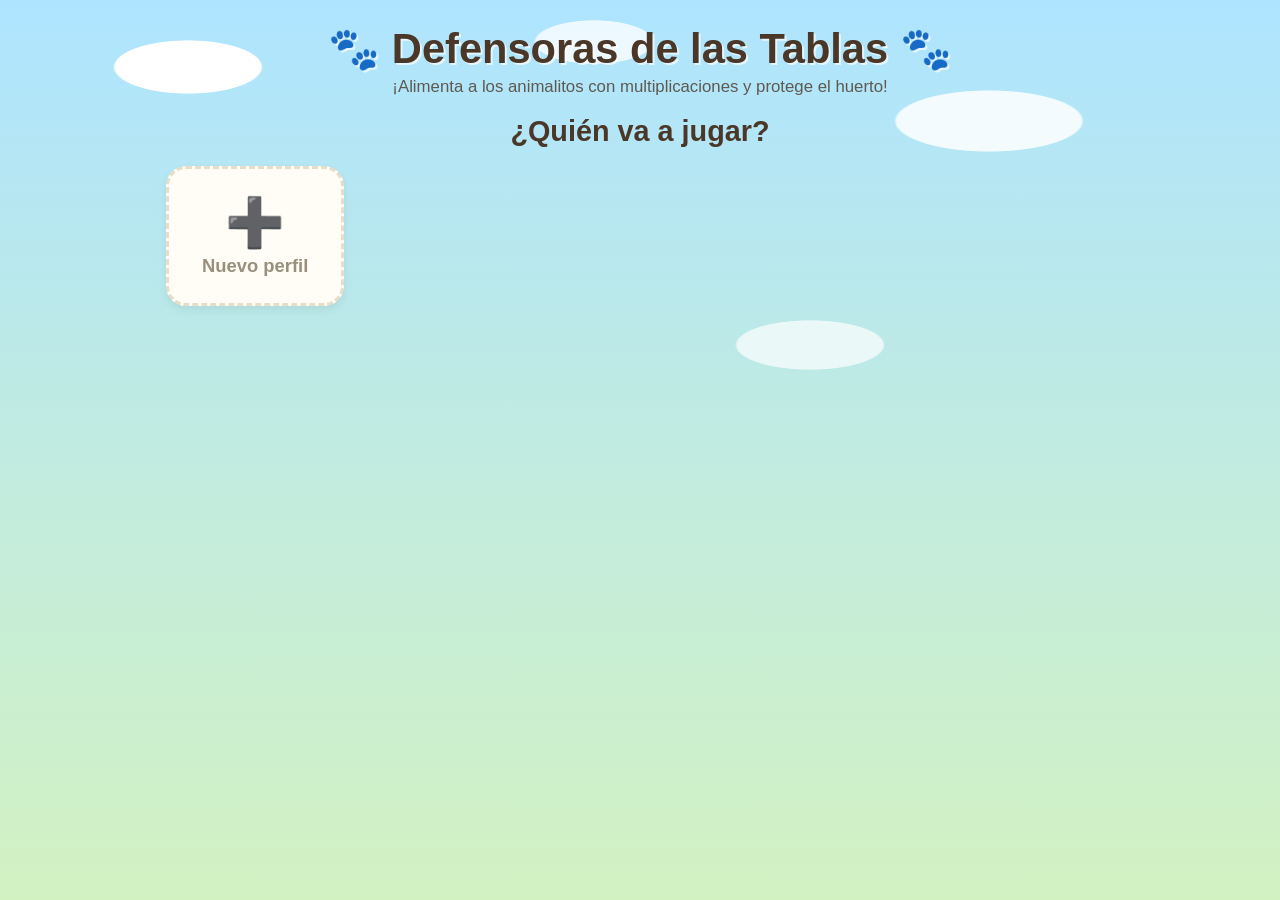
==== commit 88bd06f2: "Turn the game into a real tower defense - Build phase: tap map slots to place defenders (3-5 per lev" ====
--- a/index.html
+++ b/index.html
@@ -1,19 +1,2014 @@
 <!DOCTYPE html>
-<html lang="en">
+<html lang="es">
 <head>
-<meta charset="utf-8">
-<meta name="viewport" content="width=device-width, initial-scale=1">
-<title>Macro Tracker</title>
-<link rel="canonical" href="calorie-tracker/">
-<meta http-equiv="refresh" content="0; url=calorie-tracker/">
+<meta charset="UTF-8">
+<meta name="viewport" content="width=device-width, initial-scale=1.0, user-scalable=no">
+<title>Defensoras de las Tablas 🐾</title>
+<link rel="manifest" href="manifest.webmanifest">
+<meta name="theme-color" content="#7ec850">
+<link rel="icon" href="icon-192.png">
+<link rel="apple-touch-icon" href="icon-192.png">
+<meta name="mobile-web-app-capable" content="yes">
+<meta name="apple-mobile-web-app-capable" content="yes">
+<meta name="apple-mobile-web-app-status-bar-style" content="default">
 <style>
-  body{font:16px/1.6 -apple-system,BlinkMacSystemFont,"Segoe UI",Inter,Roboto,Helvetica,Arial,sans-serif;
-    background:#F5F7FB;color:#0B1220;display:flex;align-items:center;justify-content:center;height:100vh;margin:0}
-  a{color:#2563EB}
+  :root {
+    --bg: #7ec850;
+    --panel: #fffdf5;
+    --ink: #4a3728;
+    --accent: #ff8a3d;
+    --accent2: #57b8ff;
+    --good: #5cc46a;
+    --bad: #e8635a;
+  }
+  * { box-sizing: border-box; -webkit-tap-highlight-color: transparent; }
+  html, body { margin: 0; padding: 0; height: 100%; }
+  body {
+    font-family: 'Comic Sans MS', 'Chalkboard SE', 'Marker Felt', 'Segoe UI', sans-serif;
+    background:
+      radial-gradient(closest-side, #ffffff 97%, transparent) 10% 40px / 150px 54px no-repeat,
+      radial-gradient(closest-side, #ffffffd8 97%, transparent) 82% 90px / 190px 62px no-repeat,
+      radial-gradient(closest-side, #ffffffc4 97%, transparent) 46% 20px / 120px 44px no-repeat,
+      radial-gradient(closest-side, #ffffffb0 97%, transparent) 65% 320px / 150px 50px no-repeat,
+      linear-gradient(180deg, #aee4ff 0%, #d3f2c2 100%);
+    background-attachment: fixed;
+    color: var(--ink);
+    overflow-x: hidden;
+  }
+  .screen { display: none; min-height: 100vh; padding: 16px; max-width: 980px; margin: 0 auto; }
+  .screen.active { display: block; }
+  h1 { text-align: center; font-size: clamp(1.6rem, 5vw, 2.6rem); margin: 8px 0 4px; text-shadow: 2px 2px 0 #ffffffaa; }
+  h2 { text-align: center; font-size: clamp(1.2rem, 4vw, 1.8rem); margin: 6px 0; }
+  .subtitle { text-align: center; margin: 0 0 18px; font-size: 1.05rem; opacity: .8; }
+
+  .btn {
+    font-family: inherit; font-size: 1.1rem; font-weight: bold; color: #fff;
+    background: var(--accent); border: none; border-radius: 16px;
+    padding: 12px 22px; cursor: pointer; box-shadow: 0 4px 0 #c96a26;
+    transition: transform .08s;
+  }
+  .btn:active { transform: translateY(3px); box-shadow: 0 1px 0 #c96a26; }
+  .btn.blue { background: var(--accent2); box-shadow: 0 4px 0 #3a87c4; }
+  .btn.blue:active { box-shadow: 0 1px 0 #3a87c4; }
+  .btn.small { font-size: .95rem; padding: 8px 14px; border-radius: 12px; }
+  .btn:disabled { background: #b9b3a8; box-shadow: 0 4px 0 #8f8a80; cursor: default; }
+
+  .topbar { display: flex; justify-content: space-between; align-items: center; gap: 8px; flex-wrap: wrap; margin-bottom: 10px; }
+
+  /* ---- Perfiles ---- */
+  .profile-grid { display: grid; grid-template-columns: repeat(auto-fill, minmax(150px, 1fr)); gap: 14px; margin-top: 18px; }
+  .profile-card {
+    background: var(--panel); border: 3px solid #e8ddc8; border-radius: 20px;
+    padding: 16px 10px; text-align: center; cursor: pointer; position: relative;
+    transition: transform .1s; box-shadow: 0 4px 10px #0001;
+  }
+  .profile-card:hover { transform: scale(1.04); border-color: var(--accent); }
+  .profile-card .avatar { font-size: 3rem; }
+  .profile-card .name { font-weight: bold; font-size: 1.15rem; margin-top: 4px; word-break: break-word; }
+  .profile-card .meta { font-size: .9rem; opacity: .75; margin-top: 2px; }
+  .profile-card.new { border-style: dashed; display: flex; flex-direction: column; justify-content: center; min-height: 140px; color: #9a8f7d; }
+  .profile-card .del { position: absolute; top: 6px; right: 8px; border: none; background: none; font-size: 1rem; cursor: pointer; opacity: .4; }
+  .profile-card .del:hover { opacity: 1; }
+
+  .avatar-picker { display: flex; flex-wrap: wrap; gap: 8px; justify-content: center; margin: 12px 0; }
+  .avatar-picker button {
+    font-size: 2rem; background: var(--panel); border: 3px solid #e8ddc8; border-radius: 14px;
+    width: 58px; height: 58px; cursor: pointer;
+  }
+  .avatar-picker button.sel { border-color: var(--accent); background: #fff1e3; transform: scale(1.1); }
+  #new-profile-form { display: none; background: var(--panel); border-radius: 20px; padding: 18px; margin-top: 16px; box-shadow: 0 4px 10px #0001; }
+  #new-profile-form input {
+    font-family: inherit; font-size: 1.2rem; padding: 10px 14px; border-radius: 12px;
+    border: 3px solid #e8ddc8; width: 100%; max-width: 320px; display: block; margin: 0 auto; text-align: center;
+  }
+  .form-actions { display: flex; gap: 10px; justify-content: center; margin-top: 14px; }
+
+  /* ---- Mapa de mundos ---- */
+  .world-grid { display: grid; grid-template-columns: repeat(auto-fill, minmax(210px, 1fr)); gap: 14px; }
+  .world-card {
+    background: var(--panel); border-radius: 20px; padding: 14px; text-align: center;
+    box-shadow: 0 4px 10px #0001; border: 3px solid #e8ddc8; position: relative;
+  }
+  .world-card.locked { filter: grayscale(1); opacity: .55; }
+  .island-wrap { position: relative; height: 104px; }
+  .island-wrap svg { position: absolute; inset: 0; width: 100%; height: 100%; }
+  .island-wrap .wemoji { position: absolute; top: 0; left: 0; right: 0; text-align: center; }
+  .world-card .wemoji { font-size: 2.4rem; }
+  .world-card .wname { font-weight: bold; font-size: 1.1rem; }
+  .world-card .wtable { font-size: .95rem; opacity: .75; margin-bottom: 8px; }
+  .level-row { display: flex; gap: 6px; justify-content: center; }
+  .level-btn {
+    font-family: inherit; font-size: 1rem; font-weight: bold; border: none; border-radius: 12px;
+    background: var(--accent2); color: #fff; padding: 8px 0; width: 58px; cursor: pointer;
+    box-shadow: 0 3px 0 #3a87c4; display: flex; flex-direction: column; align-items: center; gap: 2px;
+  }
+  .level-btn:disabled { background: #b9b3a8; box-shadow: 0 3px 0 #8f8a80; cursor: default; }
+  .level-btn .stars { font-size: .6rem; letter-spacing: -1px; }
+  .lock-badge { position: absolute; top: 10px; right: 12px; font-size: 1.3rem; }
+
+  /* ---- Progreso ---- */
+  .heat-wrap { overflow-x: auto; background: var(--panel); border-radius: 20px; padding: 14px; box-shadow: 0 4px 10px #0001; }
+  table.heat { border-collapse: collapse; margin: 0 auto; }
+  table.heat td, table.heat th { border: 2px solid #fff; text-align: center; font-size: .85rem; padding: 0; }
+  table.heat th { background: #f0e8d8; padding: 6px 8px; }
+  table.heat td { width: 52px; height: 40px; background: #eee9de; color: #7c7365; }
+  td.m0 { background: #eee9de; }         /* sin practicar */
+  td.m1 { background: #f5b8b1; color: #7a2d27; }  /* a practicar */
+  td.m2 { background: #ffe08a; color: #7a5c00; }  /* casi */
+  td.m3 { background: #a8e6a1; color: #1e5c25; }  /* dominada */
+  .legend { display: flex; gap: 14px; justify-content: center; flex-wrap: wrap; margin-top: 10px; font-size: .9rem; }
+  .legend span::before { content: '■ '; }
+  .legend .l1::before { color: #f5b8b1; } .legend .l2::before { color: #ffe08a; }
+  .legend .l3::before { color: #a8e6a1; } .legend .l0::before { color: #eee9de; }
+
+  /* ---- Tienda y logros ---- */
+  .shop-cat-title { text-align: center; font-size: 1.25rem; margin: 20px 0 10px; }
+  .shop-grid { display: grid; grid-template-columns: repeat(auto-fill, minmax(150px, 1fr)); gap: 12px; }
+  .shop-card { background: var(--panel); border: 3px solid #e8ddc8; border-radius: 18px; padding: 12px 8px; text-align: center; box-shadow: 0 4px 10px #0001; }
+  .shop-card .semoji { font-size: 2.6rem; }
+  .shop-card .sname { font-weight: bold; }
+  .shop-card .sprice { font-size: .95rem; opacity: .8; margin: 4px 0 8px; }
+  .shop-card button { font-family: inherit; font-weight: bold; font-size: .95rem; border: none; border-radius: 12px; padding: 8px 14px; cursor: pointer; color: #fff; }
+  .shop-card button.buy { background: var(--accent); box-shadow: 0 3px 0 #c96a26; }
+  .shop-card button.buy:disabled { background: #b9b3a8; box-shadow: 0 3px 0 #8f8a80; cursor: default; }
+  .shop-card button.equip { background: var(--accent2); box-shadow: 0 3px 0 #3a87c4; }
+  .shop-card button.equipped { background: var(--good); box-shadow: 0 3px 0 #3d8c48; }
+  .shop-card button.upgrade { background: #8e5bd6; box-shadow: 0 3px 0 #6a3fae; font-size: .85rem; }
+  .shop-card button.upgrade:disabled { background: #b9b3a8; box-shadow: 0 3px 0 #8f8a80; cursor: default; }
+  .shop-card .spower { font-size: .8rem; opacity: .75; margin: 2px 4px; min-height: 2.2em; }
+  .badge-grid { display: grid; grid-template-columns: repeat(auto-fill, minmax(160px, 1fr)); gap: 12px; }
+  .badge-card { background: var(--panel); border: 3px solid #ffd76e; border-radius: 18px; padding: 14px 10px; text-align: center; box-shadow: 0 4px 10px #0001; }
+  .badge-card.locked { border-color: #e8ddc8; filter: grayscale(1); opacity: .55; }
+  .badge-card .bemoji { font-size: 2.4rem; }
+  .badge-card .bname { font-weight: bold; margin-top: 2px; }
+  .badge-card .bdesc { font-size: .85rem; opacity: .75; margin-top: 2px; }
+
+  /* ---- Juego ---- */
+  #screen-game { padding: 8px; display: none; flex-direction: column; align-items: center; }
+  #screen-game.active { display: flex; }
+  #hud {
+    width: 100%; max-width: 900px; display: flex; justify-content: space-between; align-items: center;
+    font-size: 1.1rem; font-weight: bold; padding: 4px 6px; gap: 8px; flex-wrap: wrap;
+  }
+  #hud .hud-item { background: #fffdf5cc; border-radius: 12px; padding: 4px 12px; box-shadow: 0 2px 6px #0002; }
+  #canvas-wrap { position: relative; width: 100%; max-width: 900px; }
+  canvas { width: 100%; display: block; border-radius: 18px; box-shadow: 0 6px 16px #0003; image-rendering: pixelated; }
+
+  #answer-area { width: 100%; max-width: 900px; margin-top: 8px; display: flex; gap: 10px; align-items: stretch; justify-content: center; flex-wrap: wrap; }
+  #answer-display {
+    background: var(--panel); border: 4px solid var(--accent); border-radius: 16px;
+    font-size: 2rem; font-weight: bold; min-width: 230px; padding: 4px 18px;
+    display: flex; align-items: center; justify-content: center; gap: 10px;
+  }
+  #answer-display .inp { color: var(--accent); min-width: 1.6em; text-align: left; }
+  #answer-display .hint { font-size: 1.1rem; opacity: .55; }
+  #answer-display.shake { animation: shake .35s; border-color: var(--bad); }
+  #energy {
+    background: var(--panel); border: 4px solid #ffd24a; border-radius: 16px;
+    font-size: 1.7rem; padding: 4px 10px; display: flex; align-items: center; letter-spacing: -4px;
+  }
+  #energy .off { opacity: .18; filter: grayscale(1); }
+  #energy.empty { animation: blink .8s infinite; border-color: var(--bad); }
+  @keyframes blink { 50% { transform: scale(1.07); } }
+
+  #build-bar {
+    position: absolute; left: 50%; bottom: 12px; transform: translateX(-50%); z-index: 4;
+    display: none; gap: 12px; align-items: center; justify-content: center; flex-wrap: wrap;
+    background: #fffdf5ee; padding: 8px 14px; border-radius: 16px; box-shadow: 0 4px 12px #0003;
+    font-weight: bold; max-width: 94%; text-align: center;
+  }
+  #build-bar.show { display: flex; }
+  #tower-picker {
+    position: absolute; left: 50%; top: 50%; transform: translate(-50%, -50%); z-index: 6;
+    width: min(560px, 94%); max-height: 94%; overflow-y: auto; display: none;
+    background: var(--panel); border-radius: 20px; padding: 14px; box-shadow: 0 10px 30px #0005; text-align: center;
+  }
+  #tower-picker.show { display: block; }
+  .pk-title { font-weight: bold; font-size: 1.2rem; }
+  .pk-grid { display: grid; grid-template-columns: repeat(auto-fill, minmax(140px, 1fr)); gap: 8px; margin: 10px 0; }
+  .pk-grid button {
+    font-family: inherit; color: var(--ink); border: 3px solid #e8ddc8; background: #fff; border-radius: 14px;
+    padding: 8px; cursor: pointer; display: flex; flex-direction: column; align-items: center; gap: 2px;
+  }
+  .pk-grid button:hover { border-color: var(--accent); }
+  .pk-grid .pk-emoji { font-size: 2rem; }
+  .pk-grid small { font-size: .78rem; opacity: .75; }
+  .pk-tip { font-size: .85rem; opacity: .7; margin-bottom: 8px; }
+  @keyframes shake { 0%,100%{transform:translateX(0)} 20%,60%{transform:translateX(-8px)} 40%,80%{transform:translateX(8px)} }
+  #numpad { display: grid; grid-template-columns: repeat(6, 1fr); gap: 6px; flex: 1; max-width: 460px; min-width: 280px; }
+  #numpad button {
+    font-family: inherit; font-size: 1.35rem; font-weight: bold; border: none; border-radius: 12px;
+    background: var(--panel); color: var(--ink); padding: 10px 0; cursor: pointer;
+    box-shadow: 0 3px 0 #cfc6b2;
+  }
+  #numpad button:active { transform: translateY(2px); box-shadow: 0 1px 0 #cfc6b2; }
+  #numpad button.ok { background: var(--good); color: #fff; box-shadow: 0 3px 0 #3d8c48; grid-column: span 2; }
+  #numpad button.back { background: #f2d0a4; box-shadow: 0 3px 0 #c9a26a; }
+
+  #overlay {
+    position: absolute; inset: 0; display: none; align-items: center; justify-content: center;
+    background: #00000055; border-radius: 18px; z-index: 5;
+  }
+  #overlay.show { display: flex; }
+  #overlay .card {
+    background: var(--panel); border-radius: 24px; padding: 26px 30px; text-align: center;
+    max-width: 90%; box-shadow: 0 10px 30px #0005; animation: pop .3s;
+  }
+  @keyframes pop { from { transform: scale(.6); opacity: 0; } to { transform: scale(1); opacity: 1; } }
+  #overlay .big-emoji { font-size: 3.2rem; }
+  #overlay .stars-line { font-size: 2.2rem; letter-spacing: 4px; margin: 6px 0; }
+  #overlay .actions { display: flex; gap: 10px; justify-content: center; margin-top: 14px; flex-wrap: wrap; }
+
+  #toast {
+    position: fixed; left: 50%; bottom: 24px; transform: translateX(-50%);
+    background: var(--ink); color: #fff; border-radius: 14px; padding: 10px 18px;
+    font-size: 1rem; opacity: 0; pointer-events: none; transition: opacity .3s; z-index: 50;
+  }
+  #toast.show { opacity: .95; }
 </style>
 </head>
 <body>
-<p>Opening your tracker… <a href="calorie-tracker/">Tap here</a> if nothing happens.</p>
-<script>location.replace('calorie-tracker/');</script>
+
+<!-- ============ PANTALLA: PERFILES ============ -->
+<div id="screen-profiles" class="screen active">
+  <h1>🐾 Defensoras de las Tablas 🐾</h1>
+  <p class="subtitle">¡Alimenta a los animalitos con multiplicaciones y protege el huerto!</p>
+  <h2>¿Quién va a jugar?</h2>
+  <div class="profile-grid" id="profile-grid"></div>
+
+  <div id="new-profile-form">
+    <h2>Crea tu perfil</h2>
+    <input type="text" id="new-name" maxlength="14" placeholder="Tu nombre" autocomplete="off">
+    <p style="text-align:center; margin:14px 0 4px;">Elige tu animalito:</p>
+    <div class="avatar-picker" id="avatar-picker"></div>
+    <div class="form-actions">
+      <button class="btn" id="btn-create">¡Crear! 🎉</button>
+      <button class="btn blue small" id="btn-cancel-create">Cancelar</button>
+    </div>
+  </div>
+</div>
+
+<!-- ============ PANTALLA: MAPA ============ -->
+<div id="screen-map" class="screen">
+  <div class="topbar">
+    <button class="btn blue small" id="btn-switch-profile">👤 Cambiar perfil</button>
+    <div class="hud-item" id="map-player" style="background:#fffdf5cc; border-radius:12px; padding:6px 14px; font-weight:bold; box-shadow:0 2px 6px #0002;"></div>
+    <div style="display:flex; gap:8px; flex-wrap:wrap;">
+      <button class="btn small" id="btn-shop">🛒 Tienda</button>
+      <button class="btn small" id="btn-badges">🏅 Logros</button>
+      <button class="btn small" id="btn-progress">📊 Progreso</button>
+    </div>
+  </div>
+  <h1>Mapa de Aventuras</h1>
+  <p class="subtitle">Cada mundo es una tabla. ¡Gana estrellas para desbloquear el siguiente!</p>
+  <div class="world-grid" id="world-grid"></div>
+</div>
+
+<!-- ============ PANTALLA: PROGRESO ============ -->
+<div id="screen-progress" class="screen">
+  <div class="topbar">
+    <button class="btn blue small" id="btn-back-map">⬅ Volver al mapa</button>
+  </div>
+  <h1 id="progress-title">📊 Progreso</h1>
+  <p class="subtitle">Verde = dominada · Amarillo = casi · Rojo = a practicar</p>
+  <div class="heat-wrap" id="heat-wrap"></div>
+  <div class="legend">
+    <span class="l3">Dominada</span><span class="l2">Casi</span>
+    <span class="l1">A practicar</span><span class="l0">Sin practicar</span>
+  </div>
+</div>
+
+<!-- ============ PANTALLA: TIENDA ============ -->
+<div id="screen-shop" class="screen">
+  <div class="topbar">
+    <button class="btn blue small" id="btn-shop-back">⬅ Volver al mapa</button>
+    <div id="shop-coins" style="background:#fffdf5cc; border-radius:12px; padding:6px 14px; font-weight:bold; box-shadow:0 2px 6px #0002;"></div>
+  </div>
+  <h1>🛒 La Tienda</h1>
+  <p class="subtitle">¡Gana monedas jugando y mejora tu equipo!</p>
+  <div id="shop-body"></div>
+</div>
+
+<!-- ============ PANTALLA: LOGROS ============ -->
+<div id="screen-badges" class="screen">
+  <div class="topbar">
+    <button class="btn blue small" id="btn-badges-back">⬅ Volver al mapa</button>
+  </div>
+  <h1 id="badges-title">🏅 Logros</h1>
+  <p class="subtitle">Colecciona todas las insignias jugando</p>
+  <div class="badge-grid" id="badge-grid"></div>
+</div>
+
+<!-- ============ PANTALLA: JUEGO ============ -->
+<div id="screen-game" class="screen">
+  <div id="hud">
+    <span class="hud-item" id="hud-level">🌼</span>
+    <span class="hud-item" id="hud-lives">🥬🥬🥬</span>
+    <span class="hud-item" id="hud-coins">🪙 0</span>
+    <span class="hud-item" id="hud-wave">🐾 0/0</span>
+  </div>
+  <div id="canvas-wrap">
+    <canvas id="canvas"></canvas>
+    <div id="overlay"><div class="card" id="overlay-card"></div></div>
+    <div id="build-bar"></div>
+    <div id="tower-picker"></div>
+  </div>
+  <div id="answer-area">
+    <div id="energy"></div>
+    <div id="answer-display">&nbsp;</div>
+    <div id="numpad">
+      <button data-k="1">1</button><button data-k="2">2</button><button data-k="3">3</button>
+      <button data-k="4">4</button><button data-k="5">5</button><button data-k="6">6</button>
+      <button data-k="7">7</button><button data-k="8">8</button><button data-k="9">9</button>
+      <button data-k="0">0</button>
+      <button class="back" data-k="back">⌫</button>
+      <button class="ok" data-k="ok">✔ ¡Cargar ⚡!</button>
+    </div>
+  </div>
+</div>
+
+<div id="toast"></div>
+
+<script>
+'use strict';
+
+/* ================== CONFIGURACIÓN DE MUNDOS ================== */
+const WORLDS = [
+  { table: 2,  name: 'La Pradera',  enemy: '🐰', boss: '🐮', deco: '🌼', sky: '#bfe8ff', ground: '#97d356', groundDark: '#74b13c',
+    flora: ['tree', 'tree', 'pine', 'bush', 'flower', 'flower', 'monolith'] },
+  { table: 3,  name: 'El Bosque',   enemy: '🦊', boss: '🐻', deco: '🍄', sky: '#cde8c0', ground: '#61a34e', groundDark: '#4b823c',
+    flora: ['tree', 'tree', 'tree', 'bush', 'emoji', 'flower'] },
+  { table: 4,  name: 'El Océano',   enemy: '🐬', boss: '🐳', deco: '🐚', sky: '#bde3f7', ground: '#5fb8d9', groundDark: '#4795b3',
+    flora: ['palm', 'palm', 'bush', 'emoji', 'flower'] },
+  { table: 5,  name: 'La Selva',    enemy: '🐵', boss: '🦍', deco: '🌴', sky: '#d7f0b2', ground: '#4f9e43', groundDark: '#3d7f33',
+    flora: ['palm', 'tree', 'tree', 'bush', 'monolith'] },
+  { table: 6,  name: 'La Sabana',   enemy: '🦓', boss: '🦁', deco: '🌳', sky: '#ffe9b8', ground: '#d9b45f', groundDark: '#b7924a',
+    flora: ['tree', 'rock', 'bush', 'emoji'] },
+  { table: 7,  name: 'El Ártico',   enemy: '🐧', boss: '🐻‍❄️', deco: '⛄', sky: '#dcefff', ground: '#eaf6ff', groundDark: '#c9dcea',
+    cliff: ['#d5e6f2', '#b3cbdd', '#8fa8c0', '#6d8aa5'], flora: ['pine', 'pine', 'rock', 'emoji'] },
+  { table: 8,  name: 'El Desierto', enemy: '🦎', boss: '🐫', deco: '🌵', sky: '#ffe3c2', ground: '#e8c883', groundDark: '#c6a566',
+    flora: ['cactus', 'cactus', 'rock', 'monolith', 'emoji'] },
+  { table: 9,  name: 'La Montaña',  enemy: '🐐', boss: '🦅', deco: '🏔️', sky: '#d8dff0', ground: '#a3b08c', groundDark: '#859270',
+    flora: ['pine', 'rock', 'monolith', 'emoji'] },
+  { table: 10, name: 'La Granja',   enemy: '🐷', boss: '🐴', deco: '🌾', sky: '#fff3c4', ground: '#a8d06a', groundDark: '#88af50',
+    flora: ['tree', 'flower', 'bush', 'emoji'] },
+  { table: 0,  name: 'El Gran Reto', enemy: 'MIX', boss: '🐉', deco: '👑', sky: '#e8d5ff', ground: '#b58fd9', groundDark: '#9573b5',
+    flora: ['tree', 'palm', 'monolith', 'flower', 'emoji'] }, // todas las tablas
+];
+const MIX_ENEMIES = ['🐰','🦊','🐬','🐵','🦓','🐧','🦎','🐐','🐷'];
+const AVATARS = ['🐰','🦊','🐬','🐵','🦁','🐧','🐨','🦄','🐱','🐶','🦉','🐢'];
+const LEVELS_PER_WORLD = 3; // el 3.º es el jefe
+const STORAGE_KEY = 'defensoras-tablas-v1';
+
+/* ================== TIENDA ================== */
+const SHOP = [
+  // defensores del huerto
+  { id: 'dog',       cat: 'defender', emoji: '🐶', name: 'Toby',     price: 0 },
+  { id: 'cat',       cat: 'defender', emoji: '🐱', name: 'Michi',    price: 100 },
+  { id: 'owl',       cat: 'defender', emoji: '🦉', name: 'Sabia',    price: 200 },
+  { id: 'koala',     cat: 'defender', emoji: '🐨', name: 'Kimi',     price: 300 },
+  { id: 'unicorn',   cat: 'defender', emoji: '🦄', name: 'Estrella', price: 500 },
+  { id: 'dragon',    cat: 'defender', emoji: '🐲', name: 'Chispa',   price: 800 },
+  // comida para lanzar
+  { id: 'basic',     cat: 'fruits', emoji: '🍎', name: 'Frutas',  price: 0,   set: ['🍎','🍌','🥕','🍉','🍓'] },
+  { id: 'sweets',    cat: 'fruits', emoji: '🍭', name: 'Dulces',  price: 150, set: ['🍭','🍩','🧁','🍪','🍬'] },
+  { id: 'party',     cat: 'fruits', emoji: '🌮', name: 'Fiesta',  price: 250, set: ['🌮','🍕','🥨','🧀','🥞'] },
+  { id: 'magic',     cat: 'fruits', emoji: '✨', name: 'Magia',   price: 400, set: ['✨','🌟','💫','⚡','🌈'] },
+  // mascotas de compañía
+  { id: 'butterfly', cat: 'pet', emoji: '🦋', name: 'Flor',  price: 90 },
+  { id: 'chick',     cat: 'pet', emoji: '🐣', name: 'Pío',   price: 120 },
+  { id: 'parrot',    cat: 'pet', emoji: '🦜', name: 'Kiko',  price: 180 },
+  { id: 'turtle',    cat: 'pet', emoji: '🐢', name: 'Tuga',  price: 220 },
+];
+const SHOP_CATS = [
+  ['defender', '🛡️ Defensores (todos los que tengas pueden pelear)'],
+  ['fruits', '🍎 Comida para lanzar'],
+  ['pet', '🐾 Mascotas de compañía'],
+];
+function shopItem(id) { return SHOP.find(s => s.id === id); }
+
+/* ================== LOGROS ================== */
+const BADGES = [
+  { id: 'first_win',    emoji: '🎉', name: 'Primera victoria',    desc: 'Completa tu primer nivel',
+    check: (p, run) => run && run.won },
+  { id: 'three_stars',  emoji: '🌟', name: 'Tres estrellas',      desc: 'Gana 3 estrellas en un nivel',
+    check: (p, run) => run && run.won && run.stars === 3 },
+  { id: 'fast5',        emoji: '⚡', name: 'Rayo veloz',          desc: '5 respuestas rápidas en un nivel',
+    check: (p, run) => run && run.fast >= 5 },
+  { id: 'perfect',      emoji: '🎯', name: 'Puntería perfecta',   desc: 'Completa un nivel sin fallar ninguna',
+    check: (p, run) => run && run.won && run.fails === 0 },
+  { id: 'boss3',        emoji: '👑', name: 'Cazajefes',           desc: 'Vence a 3 jefes',
+    check: (p) => countBossWins(p) >= 3 },
+  { id: 'dragon',       emoji: '🐉', name: 'Leyenda del Gran Reto', desc: 'Vence al jefe final de todas las tablas',
+    check: (p) => starsFor(p, WORLDS.length - 1, LEVELS_PER_WORLD - 1) > 0 },
+  { id: 'table_master', emoji: '🧠', name: 'Tabla dominada',      desc: 'Pon toda una tabla en verde',
+    check: (p) => anyTableMastered(p) },
+  { id: 'all_master',   emoji: '🏆', name: 'Supercerebrito',      desc: 'Domina TODAS las tablas',
+    check: (p) => allTablesMastered(p) },
+  { id: 'rich',         emoji: '💰', name: 'Gran ahorro',         desc: 'Junta 300 monedas',
+    check: (p) => p.coins >= 300 },
+  { id: 'shopper',      emoji: '🛍️', name: 'Coleccionista',       desc: 'Compra 3 cosas en la tienda',
+    check: (p) => ownedCount(p) >= 3 },
+];
+function countBossWins(p) {
+  let n = 0;
+  for (let w = 0; w < WORLDS.length; w++) if (starsFor(p, w, LEVELS_PER_WORLD - 1) > 0) n++;
+  return n;
+}
+function tableMastered(p, t) {
+  for (let n = 1; n <= 10; n++) if (mastery(p.facts[factKey(t, n)]) !== 3) return false;
+  return true;
+}
+function anyTableMastered(p) { for (let t = 2; t <= 10; t++) if (tableMastered(p, t)) return true; return false; }
+function allTablesMastered(p) { for (let t = 2; t <= 10; t++) if (!tableMastered(p, t)) return false; return true; }
+function ownedCount(p) {
+  // compras reales: se descuentan los dos artículos gratis
+  return p.items.defender.length + p.items.fruits.length + p.items.pet.length - 2;
+}
+function checkBadges(run) {
+  const p = profile();
+  const earned = [];
+  for (const b of BADGES) {
+    if (p.badges[b.id]) continue;
+    let ok = false;
+    try { ok = !!b.check(p, run); } catch (e) {}
+    if (ok) { p.badges[b.id] = Date.now(); earned.push(b); }
+  }
+  if (earned.length) saveDB();
+  return earned;
+}
+
+/* ================== DATOS / PERFILES ================== */
+let db = { profiles: [], currentId: null };
+function loadDB() {
+  try { const raw = localStorage.getItem(STORAGE_KEY); if (raw) db = JSON.parse(raw); } catch (e) {}
+  if (!db.profiles) db = { profiles: [], currentId: null };
+  db.profiles.forEach(ensureDefaults);
+}
+function ensureDefaults(p) {
+  // migra perfiles creados antes de la tienda y los logros
+  if (!p.facts) p.facts = {};
+  if (!p.stars) p.stars = {};
+  if (!p.items) p.items = { defender: ['dog'], fruits: ['basic'], pet: [] };
+  if (!p.equipped) p.equipped = { defender: 'dog', fruits: 'basic', pet: null };
+  if (!p.badges) p.badges = {};
+  if (!p.upgrades) p.upgrades = {};  // nivel de mejora de cada defensor
+  if (!p.layouts) p.layouts = {};    // última formación usada en cada nivel
+}
+function saveDB() { localStorage.setItem(STORAGE_KEY, JSON.stringify(db)); }
+function profile() { return db.profiles.find(p => p.id === db.currentId); }
+function totalStars(p) { return Object.values(p.stars || {}).reduce((a, b) => a + b, 0); }
+
+function factKey(a, b) { return Math.min(a, b) + 'x' + Math.max(a, b); }
+function statFor(p, a, b) {
+  const k = factKey(a, b);
+  if (!p.facts[k]) p.facts[k] = { ok: 0, fail: 0, streak: 0 };
+  return p.facts[k];
+}
+function mastery(st) {
+  if (!st || st.ok + st.fail === 0) return 0;
+  const ratio = st.ok / (st.ok + st.fail);
+  if (st.streak >= 3 && ratio >= 0.8) return 3;
+  if (ratio >= 0.6) return 2;
+  return 1;
+}
+
+/* ================== SELECCIÓN DE PREGUNTAS (repetición espaciada) ================== */
+let lastFactKey = null;
+function pickFact(table) {
+  const p = profile();
+  const pool = [];
+  const tables = table === 0 ? [2,3,4,5,6,7,8,9,10] : [table];
+  for (const t of tables) {
+    for (let n = 1; n <= 10; n++) {
+      const st = p.facts[factKey(t, n)];
+      // más peso a las que falla, menos a las dominadas
+      let w = 1;
+      if (st) w = Math.max(0.3, 1 + st.fail * 2 - Math.min(st.ok, 5) * 0.15);
+      pool.push({ a: t, b: n, w });
+    }
+  }
+  let pick = null;
+  for (let tries = 0; tries < 8; tries++) {
+    const total = pool.reduce((s, f) => s + f.w, 0);
+    let r = Math.random() * total;
+    pick = pool[pool.length - 1];
+    for (const f of pool) { r -= f.w; if (r <= 0) { pick = f; break; } }
+    if (factKey(pick.a, pick.b) !== lastFactKey) break; // evita repetir la misma seguida
+  }
+  lastFactKey = factKey(pick.a, pick.b);
+  // orden aleatorio para variedad: 7×3 o 3×7
+  return Math.random() < 0.5 ? { a: pick.a, b: pick.b } : { a: pick.b, b: pick.a };
+}
+
+/* ================== SONIDOS ================== */
+let actx = null;
+function initAudio() { if (!actx) { try { actx = new (window.AudioContext || window.webkitAudioContext)(); } catch (e) {} } }
+function playNotes(freqs, dur = 0.12, type = 'sine', vol = 0.12) {
+  if (!actx) return;
+  let t = actx.currentTime;
+  for (const f of freqs) {
+    const o = actx.createOscillator(), g = actx.createGain();
+    o.type = type; o.frequency.value = f;
+    g.gain.setValueAtTime(vol, t); g.gain.exponentialRampToValueAtTime(0.001, t + dur);
+    o.connect(g); g.connect(actx.destination);
+    o.start(t); o.stop(t + dur);
+    t += dur * 0.7;
+  }
+}
+const sfx = {
+  ok:   () => playNotes([523, 784]),
+  crit: () => playNotes([523, 659, 784, 1047], 0.1),
+  bad:  () => playNotes([170], 0.25, 'square', 0.08),
+  life: () => playNotes([260, 180], 0.2, 'triangle'),
+  win:  () => playNotes([523, 659, 784, 1047, 1319], 0.15),
+  lose: () => playNotes([330, 262, 196], 0.25, 'triangle'),
+  hit:  () => playNotes([880], 0.05, 'sine', 0.04),
+};
+
+/* ================== NAVEGACIÓN DE PANTALLAS ================== */
+function show(id) {
+  document.querySelectorAll('.screen').forEach(s => s.classList.remove('active'));
+  document.getElementById(id).classList.add('active');
+}
+function toast(msg) {
+  const t = document.getElementById('toast');
+  t.textContent = msg; t.classList.add('show');
+  clearTimeout(t._h); t._h = setTimeout(() => t.classList.remove('show'), 2200);
+}
+
+/* ================== PANTALLA PERFILES ================== */
+let pickedAvatar = AVATARS[0];
+function renderProfiles() {
+  const grid = document.getElementById('profile-grid');
+  grid.innerHTML = '';
+  for (const p of db.profiles) {
+    const card = document.createElement('div');
+    card.className = 'profile-card';
+    card.innerHTML = `<div class="avatar">${p.avatar}</div><div class="name">${escapeHtml(p.name)}</div>
+      <div class="meta">🪙 ${p.coins} · ⭐ ${totalStars(p)} · 🏅 ${Object.keys(p.badges).length}</div>
+      <button class="del" title="Borrar perfil">✖</button>`;
+    card.querySelector('.del').addEventListener('click', ev => {
+      ev.stopPropagation();
+      if (confirm(`¿Borrar el perfil de ${p.name}? Se perderá su progreso.`)) {
+        db.profiles = db.profiles.filter(x => x.id !== p.id);
+        if (db.currentId === p.id) db.currentId = null;
+        saveDB(); renderProfiles();
+      }
+    });
+    card.addEventListener('click', () => { db.currentId = p.id; saveDB(); enterMap(); });
+    grid.appendChild(card);
+  }
+  if (db.profiles.length < 8) {
+    const add = document.createElement('div');
+    add.className = 'profile-card new';
+    add.innerHTML = `<div class="avatar">➕</div><div class="name">Nuevo perfil</div>`;
+    add.addEventListener('click', () => {
+      document.getElementById('new-profile-form').style.display = 'block';
+      document.getElementById('new-name').focus();
+    });
+    grid.appendChild(add);
+  }
+}
+function renderAvatarPicker() {
+  const wrap = document.getElementById('avatar-picker');
+  wrap.innerHTML = '';
+  for (const a of AVATARS) {
+    const b = document.createElement('button');
+    b.textContent = a;
+    if (a === pickedAvatar) b.classList.add('sel');
+    b.addEventListener('click', () => { pickedAvatar = a; renderAvatarPicker(); });
+    wrap.appendChild(b);
+  }
+}
+document.getElementById('btn-create').addEventListener('click', () => {
+  const name = document.getElementById('new-name').value.trim();
+  if (!name) { toast('Escribe tu nombre 😊'); return; }
+  const p = { id: Date.now().toString(36), name, avatar: pickedAvatar, coins: 0, stars: {}, facts: {} };
+  ensureDefaults(p);
+  db.profiles.push(p); db.currentId = p.id; saveDB();
+  document.getElementById('new-name').value = '';
+  document.getElementById('new-profile-form').style.display = 'none';
+  enterMap();
+});
+document.getElementById('btn-cancel-create').addEventListener('click', () => {
+  document.getElementById('new-profile-form').style.display = 'none';
+});
+function escapeHtml(s) { return s.replace(/[&<>"']/g, c => ({'&':'&amp;','<':'&lt;','>':'&gt;','"':'&quot;',"'":'&#39;'}[c])); }
+
+/* ================== PANTALLA MAPA ================== */
+function starsFor(p, w, l) { return p.stars[`w${w}-l${l}`] || 0; }
+function worldUnlocked(p, w) {
+  if (w === 0) return true;
+  if (w === WORLDS.length - 1) { // Gran Reto: todos los jefes vencidos
+    for (let i = 0; i < WORLDS.length - 1; i++) if (starsFor(p, i, LEVELS_PER_WORLD - 1) === 0) return false;
+    return true;
+  }
+  return starsFor(p, w - 1, LEVELS_PER_WORLD - 1) > 0;
+}
+function levelUnlocked(p, w, l) { return l === 0 || starsFor(p, w, l - 1) > 0; }
+
+function islandSVG(w) {
+  const cliff = w.cliff || ['#c08552', '#7a4a28'];
+  return `<svg viewBox="0 0 220 104" xmlns="http://www.w3.org/2000/svg" aria-hidden="true">
+    <ellipse cx="112" cy="96" rx="60" ry="7" fill="#00000018"/>
+    <path d="M34 56 C40 84 60 76 68 92 L84 78 L98 100 L116 84 L132 98 L148 80 L158 90 C172 78 182 82 186 56 Z"
+      fill="${cliff[1]}"/>
+    <path d="M38 56 C44 78 62 72 70 84 L86 74 L98 90 L114 78 L130 90 L146 76 L156 82 C168 74 178 76 182 56 Z"
+      fill="${cliff[0]}"/>
+    <ellipse cx="110" cy="52" rx="80" ry="21" fill="${w.ground}"/>
+    <ellipse cx="110" cy="49" rx="72" ry="16" fill="#ffffff2e"/>
+    <ellipse cx="110" cy="52" rx="80" ry="21" fill="none" stroke="#f7ffb8" stroke-width="3"/>
+    ${w.table !== 8 ? '<ellipse cx="156" cy="56" rx="15" ry="5" fill="#9fe2f7"/><ellipse cx="156" cy="55" rx="10" ry="3" fill="#d3f2fc"/>' : ''}
+    <rect x="50" y="34" width="4" height="14" rx="2" fill="#8a5a34"/>
+    <circle cx="52" cy="30" r="9" fill="#3e8a3a"/>
+    <circle cx="46" cy="34" r="7" fill="#5cb356"/>
+    <circle cx="59" cy="34" r="7" fill="#3e8a3a"/>
+    <circle cx="50" cy="26" r="4" fill="#8fe08a"/>
+  </svg>`;
+}
+function enterMap() {
+  const p = profile();
+  if (!p) { show('screen-profiles'); renderProfiles(); return; }
+  document.getElementById('map-player').textContent = `${p.avatar} ${p.name} · 🪙 ${p.coins} · ⭐ ${totalStars(p)}`;
+  const grid = document.getElementById('world-grid');
+  grid.innerHTML = '';
+  WORLDS.forEach((w, wi) => {
+    const unlocked = worldUnlocked(p, wi);
+    const card = document.createElement('div');
+    card.className = 'world-card' + (unlocked ? '' : ' locked');
+    card.style.background = `linear-gradient(180deg, ${w.sky} 0%, #fffdf5 68%)`;
+    const tableLabel = w.table === 0 ? '¡Todas las tablas!' : `Tabla del ${w.table}`;
+    const emo = w.enemy === 'MIX' ? '🐉' : w.enemy;
+    card.innerHTML = `<div class="island-wrap">${islandSVG(w)}<div class="wemoji">${w.deco} ${emo}</div></div>
+      <div class="wname">${w.name}</div><div class="wtable">${tableLabel}</div>
+      <div class="level-row"></div>${unlocked ? '' : '<div class="lock-badge">🔒</div>'}`;
+    const row = card.querySelector('.level-row');
+    for (let l = 0; l < LEVELS_PER_WORLD; l++) {
+      const b = document.createElement('button');
+      b.className = 'level-btn';
+      const st = starsFor(p, wi, l);
+      const stars = '★'.repeat(st) + '☆'.repeat(3 - st);
+      b.innerHTML = `<span>${l === LEVELS_PER_WORLD - 1 ? '👑' : l + 1}</span><span class="stars">${stars}</span>`;
+      b.disabled = !unlocked || !levelUnlocked(p, wi, l);
+      b.addEventListener('click', () => startGame(wi, l));
+      row.appendChild(b);
+    }
+    grid.appendChild(card);
+  });
+  show('screen-map');
+}
+document.getElementById('btn-switch-profile').addEventListener('click', () => { renderProfiles(); show('screen-profiles'); });
+document.getElementById('btn-progress').addEventListener('click', renderProgress);
+document.getElementById('btn-back-map').addEventListener('click', enterMap);
+document.getElementById('btn-shop').addEventListener('click', () => { renderShop(); show('screen-shop'); });
+document.getElementById('btn-shop-back').addEventListener('click', enterMap);
+document.getElementById('btn-badges').addEventListener('click', renderBadges);
+document.getElementById('btn-badges-back').addEventListener('click', enterMap);
+
+/* ================== PANTALLA TIENDA ================== */
+function renderShop() {
+  const p = profile();
+  document.getElementById('shop-coins').textContent = `🪙 ${p.coins}`;
+  const body = document.getElementById('shop-body');
+  body.innerHTML = '';
+  for (const [cat, title] of SHOP_CATS) {
+    const h = document.createElement('div');
+    h.className = 'shop-cat-title';
+    h.textContent = title;
+    body.appendChild(h);
+    const grid = document.createElement('div');
+    grid.className = 'shop-grid';
+    for (const item of SHOP.filter(s => s.cat === cat)) {
+      const owned = p.items[cat].includes(item.id);
+      const inUse = p.equipped[cat] === item.id;
+      const card = document.createElement('div');
+      card.className = 'shop-card';
+      const isDef = cat === 'defender';
+      const lv = isDef ? towerLevel(item.id) : 1;
+      let btn;
+      if (!owned) btn = `<button class="buy" ${p.coins < item.price ? 'disabled' : ''}>Comprar</button>`;
+      else if (isDef && lv < 3) btn = `<button class="upgrade" ${p.coins < UPGRADE_PRICES[lv] ? 'disabled' : ''}>⬆ ${UPGRADE_TEXT[lv]} · 🪙${UPGRADE_PRICES[lv]}</button>`;
+      else if (isDef) btn = `<button class="equipped">Nivel máximo ✓</button>`;
+      else if (inUse) btn = `<button class="equipped">${cat === 'pet' ? 'Me acompaña ✓' : 'En uso ✓'}</button>`;
+      else btn = `<button class="equip">Usar</button>`;
+      const priceLine = owned && isDef ? `Nivel ${lv} ${'⭐'.repeat(lv - 1)}` : (item.price === 0 ? 'Gratis' : '🪙 ' + item.price);
+      card.innerHTML = `<div class="semoji">${item.emoji}</div><div class="sname">${item.name}</div>
+        ${isDef ? `<div class="spower">${TOWERS[item.id].power}</div>` : ''}
+        <div class="sprice">${priceLine}</div>${btn}`;
+      card.querySelector('button').addEventListener('click', () => {
+        initAudio();
+        if (owned && isDef) {
+          if (lv >= 3 || p.coins < UPGRADE_PRICES[lv]) return;
+          p.coins -= UPGRADE_PRICES[lv];
+          p.upgrades[item.id] = lv + 1;
+          saveDB();
+          sfx.win();
+          toast(`¡${item.name} ${item.emoji} subió a nivel ${lv + 1}! ${UPGRADE_TEXT[lv]}`);
+        } else if (!owned) {
+          if (p.coins < item.price) return;
+          p.coins -= item.price;
+          p.items[cat].push(item.id);
+          p.equipped[cat] = item.id;
+          saveDB();
+          sfx.win();
+          toast(`¡${item.name} ${item.emoji} es tuyo!`);
+          const nb = checkBadges(null);
+          if (nb.length) setTimeout(() => toast(`🏅 ¡Insignia nueva! ${nb[0].emoji} ${nb[0].name}`), 1500);
+        } else if (inUse && cat === 'pet') {
+          p.equipped.pet = null; // las mascotas se pueden guardar
+          saveDB();
+        } else if (!inUse) {
+          p.equipped[cat] = item.id;
+          saveDB();
+        }
+        renderShop();
+      });
+      grid.appendChild(card);
+    }
+    body.appendChild(grid);
+  }
+}
+
+/* ================== PANTALLA LOGROS ================== */
+function renderBadges() {
+  const p = profile();
+  document.getElementById('badges-title').textContent =
+    `🏅 Logros de ${p.name} (${Object.keys(p.badges).length}/${BADGES.length})`;
+  const grid = document.getElementById('badge-grid');
+  grid.innerHTML = '';
+  for (const b of BADGES) {
+    const got = !!p.badges[b.id];
+    const card = document.createElement('div');
+    card.className = 'badge-card' + (got ? '' : ' locked');
+    card.innerHTML = `<div class="bemoji">${got ? b.emoji : '❓'}</div>
+      <div class="bname">${b.name}</div><div class="bdesc">${b.desc}</div>`;
+    grid.appendChild(card);
+  }
+  show('screen-badges');
+}
+
+/* ================== PANTALLA PROGRESO ================== */
+function renderProgress() {
+  const p = profile();
+  document.getElementById('progress-title').textContent = `📊 Progreso de ${p.name} ${p.avatar}`;
+  let html = '<table class="heat"><tr><th>×</th>';
+  for (let n = 1; n <= 10; n++) html += `<th>${n}</th>`;
+  html += '</tr>';
+  for (let t = 2; t <= 10; t++) {
+    html += `<tr><th>${t}</th>`;
+    for (let n = 1; n <= 10; n++) {
+      const st = p.facts[factKey(t, n)];
+      const m = mastery(st);
+      const title = st ? `${t}×${n}: ${st.ok} bien, ${st.fail} mal` : `${t}×${n}: sin practicar`;
+      html += `<td class="m${m}" title="${title}">${t}×${n}</td>`;
+    }
+    html += '</tr>';
+  }
+  html += '</table>';
+  document.getElementById('heat-wrap').innerHTML = html;
+  show('screen-progress');
+}
+
+/* ================== EL JUEGO ================== */
+const W = 900, H = 560; // franja inferior: paisaje lejano bajo la isla
+const canvas = document.getElementById('canvas');
+let ctx = canvas.getContext('2d');
+const dpr = Math.min(window.devicePixelRatio || 1, 2);
+canvas.width = W * dpr; canvas.height = H * dpr;
+ctx.scale(dpr, dpr);
+// estilo pixel-art: la escena se dibuja en este lienzo pequeño y se amplía sin suavizado
+const PX = 4;
+const bgCanvas = document.createElement('canvas');
+bgCanvas.width = Math.ceil(W / PX); bgCanvas.height = Math.ceil(H / PX);
+const bctx = bgCanvas.getContext('2d');
+
+const PATH = [
+  { x: -50, y: 105 }, { x: 720, y: 105 }, { x: 720, y: 250 },
+  { x: 170, y: 250 }, { x: 170, y: 395 }, { x: 852, y: 395 },
+];
+const SEGS = [];
+let PATH_LEN = 0;
+for (let i = 0; i < PATH.length - 1; i++) {
+  const dx = PATH[i+1].x - PATH[i].x, dy = PATH[i+1].y - PATH[i].y;
+  const len = Math.hypot(dx, dy);
+  SEGS.push({ from: PATH[i], dx, dy, len, start: PATH_LEN });
+  PATH_LEN += len;
+}
+function pointAt(dist) {
+  const d = Math.max(0, Math.min(dist, PATH_LEN - 0.01));
+  for (const s of SEGS) {
+    if (d <= s.start + s.len) {
+      const t = (d - s.start) / s.len;
+      return { x: s.from.x + s.dx * t, y: s.from.y + s.dy * t };
+    }
+  }
+  return PATH[PATH.length - 1];
+}
+function distToPath(x, y) {
+  let best = 1e9;
+  for (const s of SEGS) {
+    const t = Math.max(0, Math.min(1, ((x - s.from.x) * s.dx + (y - s.from.y) * s.dy) / (s.len * s.len)));
+    best = Math.min(best, Math.hypot(x - (s.from.x + s.dx * t), y - (s.from.y + s.dy * t)));
+  }
+  return best;
+}
+
+/* ---- defensores: dónde se colocan y qué hace cada uno ---- */
+const SLOTS = [
+  { x: 90,  y: 178 }, { x: 300, y: 178 }, { x: 560, y: 178 }, { x: 800, y: 178 },
+  { x: 270, y: 322 }, { x: 445, y: 322 }, { x: 640, y: 322 }, { x: 780, y: 318 },
+];
+const TOWERS = {
+  dog:     { name: 'Toby',     emoji: '🐶', range: 130, dmg: 1, cd: 0.9, kind: 'single', power: 'Lanza fruta, sencillo y fiel' },
+  cat:     { name: 'Michi',    emoji: '🐱', range: 115, dmg: 1, cd: 0.9, kind: 'double', power: 'Golpea a 2 animalitos a la vez' },
+  owl:     { name: 'Sabia',    emoji: '🦉', range: 210, dmg: 1, cd: 1.1, kind: 'single', power: 'Alcanza muy, muy lejos' },
+  koala:   { name: 'Kimi',     emoji: '🐨', range: 125, dmg: 1, cd: 1.0, kind: 'slow',   power: 'Congela: los hace ir lento' },
+  unicorn: { name: 'Estrella', emoji: '🦄', range: 125, dmg: 1, cd: 1.1, kind: 'splash', power: 'Arcoíris: golpea a todo el grupo' },
+  dragon:  { name: 'Chispa',   emoji: '🐲', range: 135, dmg: 2, cd: 1.0, kind: 'single', power: 'Fuego: doble daño' },
+};
+const UPGRADE_PRICES = [0, 120, 250]; // monedas para pasar a nivel 2 y a nivel 3
+const UPGRADE_TEXT = ['', 'Más alcance', 'Más daño'];
+function towerLevel(id) { const p = profile(); return (p.upgrades && p.upgrades[id]) || 1; }
+function towerStats(id) {
+  const base = TOWERS[id], lv = towerLevel(id);
+  return Object.assign({}, base, { lv, range: base.range * (lv >= 2 ? 1.25 : 1), dmg: base.dmg + (lv >= 3 ? 1 : 0) });
+}
+function ownedDefenders() { return profile().items.defender.filter(id => TOWERS[id]); }
+
+/* ---- animalitos: cada tipo con su reto ---- */
+const ENEMY_TYPES = {
+  normal: { hp: 1,  speed: 1,    size: 40, coins: 2 },
+  fast:   { hp: 1,  speed: 1.75, size: 34, coins: 2, intro: '💨 ¡Animalito veloz! Corre el doble de rápido' },
+  armor:  { hp: 3,  speed: 0.7,  size: 46, coins: 4, intro: '🛡️ ¡Acorazado! Necesita 3 golpes' },
+  split:  { hp: 2,  speed: 0.9,  size: 42, coins: 3, intro: '✂️ ¡Divisor! Al vencerlo se parte en dos' },
+  mini:   { hp: 1,  speed: 1.25, size: 28, coins: 1 },
+  boss:   { hp: 10, speed: 0.5,  size: 64, coins: 15 },
+};
+const ENERGY_MAX = 6;
+
+function levelConfig(wi, li) {
+  const speed = 34 + wi * 3 + li * 4; // px/seg
+  const maxTowers = Math.min(5, 3 + Math.floor(wi / 3));
+  const extra = wi >= 4 ? ['fast', 'armor'] : [];
+  let list;
+  if (li === 0) list = ['normal', 'normal', 'normal', 'fast', 'normal', 'fast', 'normal', 'normal'].concat(extra);
+  else if (li === 1) list = ['normal', 'normal', 'fast', 'armor', 'split', 'normal', 'fast', 'armor', 'split', 'normal'].concat(extra);
+  else list = ['normal', 'fast', 'armor', 'split', 'fast', 'normal'];
+  return { speed, maxTowers, list, boss: li === LEVELS_PER_WORLD - 1, interval: li === 1 ? 3900 : 4400 };
+}
+
+const game = {
+  running: false, phase: 'build', wi: 0, li: 0, world: null, cfg: null,
+  enemies: [], projectiles: [], particles: [], towers: [], queue: [],
+  spawnTimer: 0, lives: 3, coins: 0, energy: 0, q: null, seenKinds: {},
+  input: '', lastTs: 0, decoSpots: [], runFast: 0, runFails: 0, escaped: 0,
+};
+
+function startGame(wi, li) {
+  const w = WORLDS[wi];
+  game.wi = wi; game.li = li; game.world = w;
+  game.cfg = levelConfig(wi, li);
+  game.enemies = []; game.projectiles = []; game.particles = [];
+  game.queue = game.cfg.list.slice();
+  if (game.cfg.boss) game.queue.push('boss');
+  game.spawnTimer = 1500; game.lives = 3; game.coins = 0; game.energy = 3;
+  game.input = ''; game.q = null; game.seenKinds = {};
+  game.runFast = 0; game.runFails = 0; game.escaped = 0;
+  game.phase = 'build';
+  // decoraciones en posiciones pseudo-aleatorias fijas por mundo, sobre la isla
+  game.decoSpots = [];
+  let seed = wi * 7 + 13;
+  const rnd = () => { seed = (seed * 9301 + 49297) % 233280; return seed / 233280; };
+  const DECO_SIZES = { tree: [40, 22], palm: [38, 18], pine: [34, 16], cactus: [28, 14],
+    monolith: [26, 16], bush: [18, 14], rock: [14, 12], flower: [10, 5], emoji: [18, 12] };
+  // colocación por distancia real al camino: llena rincones y márgenes sin estorbar
+  for (let i = 0; i < 240 && game.decoSpots.length < 30; i++) {
+    const x = 24 + rnd() * (W - 76), y = 78 + rnd() * 334;
+    const type = w.flora[Math.floor(rnd() * w.flora.length)];
+    const [base, varr] = DECO_SIZES[type] || [16, 12];
+    const s = base + rnd() * varr;
+    if (distToPath(x, y) < 30 + s * 0.3) continue;
+    if (x < 165 && y > 275 && y < 360) continue;                       // estanque
+    if (x > 800 && y > 330) continue;                                  // huerto
+    // los árboles crecen hacia arriba: que no tapen los puntos de defensores
+    if (SLOTS.some(sl => Math.abs(sl.x - x) < 42 + s * 0.3 && y - sl.y > -40 && y - sl.y < 40 + s * 1.3)) continue;
+    if (game.decoSpots.some(d => Math.hypot(d.x - x, d.y - y) < (d.s + s) * 0.55)) continue;
+    game.decoSpots.push({ x, y, s, type, phase: rnd() * 6.28 });
+  }
+  game.decoSpots.sort((a, b) => a.y - b.y);
+  // restaurar la última formación usada en este nivel
+  const owned = ownedDefenders();
+  const saved = (profile().layouts || {})[`w${wi}-l${li}`] || [];
+  game.towers = [];
+  for (const s of saved) {
+    if (owned.includes(s.id) && SLOTS[s.slot] && game.towers.length < game.cfg.maxTowers) addTower(s.slot, s.id);
+  }
+  document.getElementById('overlay').classList.remove('show');
+  closePicker();
+  document.getElementById('hud-level').textContent =
+    `${w.deco} ${w.name} · ${li === LEVELS_PER_WORLD - 1 ? '👑 Jefe' : 'Nivel ' + (li + 1)}`;
+  updateHud(); updateAnswerDisplay(); updateEnergy(); renderBuildBar();
+  show('screen-game');
+  game.running = true;
+  game.lastTs = performance.now();
+  requestAnimationFrame(loop);
+  if (!game.towers.length) toast('Toca un círculo ➕ del mapa para poner a un defensor');
+}
+
+/* ---- fase de preparación: colocar defensores ---- */
+function addTower(slot, id) {
+  game.towers.push({ slot, id, x: SLOTS[slot].x, y: SLOTS[slot].y, cd: 0, fireT: 0, s: towerStats(id) });
+}
+function placeTower(slot, id) {
+  if (game.phase !== 'build' || game.towers.length >= game.cfg.maxTowers) return false;
+  if (!TOWERS[id] || game.towers.some(t => t.slot === slot)) return false;
+  addTower(slot, id);
+  sfx.ok();
+  renderBuildBar();
+  return true;
+}
+function removeTower(slot) {
+  game.towers = game.towers.filter(t => t.slot !== slot);
+  renderBuildBar();
+}
+function renderBuildBar() {
+  const bar = document.getElementById('build-bar');
+  if (game.phase !== 'build') { bar.classList.remove('show'); return; }
+  const n = game.towers.length, max = game.cfg.maxTowers;
+  bar.innerHTML = `<span>🛡️ Coloca tus defensores: <b>${n}/${max}</b></span>
+    <button class="btn small" id="btn-start-waves" ${n ? '' : 'disabled'}>▶ ¡Empezar!</button>`;
+  bar.classList.add('show');
+  document.getElementById('btn-start-waves').addEventListener('click', startWaves);
+}
+function openPicker(slot) {
+  const pk = document.getElementById('tower-picker');
+  const owned = ownedDefenders();
+  pk.innerHTML = `<div class="pk-title">¿Quién defiende aquí?</div><div class="pk-grid">` +
+    owned.map(id => {
+      const s = towerStats(id);
+      return `<button data-id="${id}"><span class="pk-emoji">${s.emoji}</span>
+        <b>${s.name}${s.lv > 1 ? ' ' + '⭐'.repeat(s.lv - 1) : ''}</b><small>${s.power}</small></button>`;
+    }).join('') + `</div>` +
+    (owned.length < Object.keys(TOWERS).length ? '<div class="pk-tip">🛒 Consigue más defensores en la tienda</div>' : '') +
+    `<button class="btn blue small" id="pk-cancel">Cancelar</button>`;
+  pk.classList.add('show');
+  pk.querySelectorAll('button[data-id]').forEach(b => b.addEventListener('click', () => {
+    placeTower(slot, b.dataset.id);
+    closePicker();
+  }));
+  document.getElementById('pk-cancel').addEventListener('click', closePicker);
+}
+function closePicker() { document.getElementById('tower-picker').classList.remove('show'); }
+canvas.addEventListener('click', ev => {
+  if (!game.running || game.phase !== 'build') return;
+  initAudio();
+  const r = canvas.getBoundingClientRect();
+  const x = (ev.clientX - r.left) * W / r.width, y = (ev.clientY - r.top) * H / r.height;
+  const i = SLOTS.findIndex(s => Math.hypot(s.x - x, s.y - y) < 38);
+  if (i < 0) return;
+  if (game.towers.some(t => t.slot === i)) { removeTower(i); return; }
+  if (game.towers.length >= game.cfg.maxTowers) {
+    toast(`Máximo ${game.cfg.maxTowers} defensores aquí. Toca uno para quitarlo.`);
+    return;
+  }
+  openPicker(i);
+});
+function startWaves() {
+  if (game.phase !== 'build' || !game.towers.length) return;
+  const p = profile();
+  if (!p.layouts) p.layouts = {};
+  p.layouts[`w${game.wi}-l${game.li}`] = game.towers.map(t => ({ slot: t.slot, id: t.id }));
+  saveDB();
+  game.phase = 'play';
+  closePicker();
+  renderBuildBar();
+  newQuestion();
+  updateEnergy(); updateHud();
+  if (game.wi === 0 && game.li === 0) toast('Contesta bien para cargar ⚡: ¡tus defensores la usan para disparar!');
+}
+
+function remaining() { return game.queue.length + game.enemies.filter(e => !e.happy).length; }
+function updateHud() {
+  document.getElementById('hud-lives').textContent = '🥬'.repeat(Math.max(0, game.lives)) + '🥀'.repeat(3 - Math.max(0, game.lives));
+  document.getElementById('hud-coins').textContent = `🪙 ${game.coins}`;
+  document.getElementById('hud-wave').textContent = `🐾 quedan ${remaining()}`;
+}
+
+function spawnEnemy(kind, dist = 0, label = null) {
+  const w = game.world, T = ENEMY_TYPES[kind];
+  const emoji = kind === 'boss' ? w.boss
+    : (w.enemy === 'MIX' ? MIX_ENEMIES[Math.floor(Math.random() * MIX_ENEMIES.length)] : w.enemy);
+  const hp = kind === 'boss' ? T.hp + game.wi : T.hp;
+  const e = {
+    kind, emoji, hp, hpMax: hp, pending: 0, dist, size: T.size, coins: T.coins, label,
+    speed: game.cfg.speed * T.speed * (0.92 + Math.random() * 0.16),
+    slowT: 0, hitT: 0, happy: false, happyT: 0,
+  };
+  if (kind === 'split') {
+    // un número con más de una forma de multiplicarse: al vencerlo se parte en sus factores
+    let f = pickFact(w.table);
+    for (let i = 0; i < 6 && Math.min(f.a, f.b) < 2; i++) f = pickFact(w.table);
+    e.n = f.a * f.b;
+    e.pairs = factorPairs(e.n);
+    e.label = '✂️' + e.n;
+  }
+  game.enemies.push(e);
+  if (T.intro && !game.seenKinds[kind]) toast(T.intro);
+  game.seenKinds[kind] = true;
+  return e;
+}
+function factorPairs(n) {
+  const pairs = [];
+  for (let i = 2; i * i <= n; i++) if (n % i === 0 && n / i <= 10) pairs.push([i, n / i]);
+  if (!pairs.length) pairs.push([1, n]);
+  return pairs;
+}
+
+/* ---- preguntas y energía ---- */
+function newQuestion() {
+  const f = pickFact(game.world.table);
+  game.q = { a: f.a, b: f.b, answer: f.a * f.b, since: performance.now(), fails: 0 };
+  game.input = '';
+  updateAnswerDisplay();
+}
+function updateAnswerDisplay() {
+  const d = document.getElementById('answer-display');
+  if (!game.q) { d.innerHTML = game.phase === 'build' ? '🛡️ ¡Prepárate!' : '&nbsp;'; return; }
+  const hint = game.q.fails >= 2 ? `<span class="hint">(es ${game.q.answer})</span>` : '';
+  d.innerHTML = `<span>${game.q.a} × ${game.q.b} =</span><span class="inp">${game.input || '?'}</span>${hint}`;
+}
+function updateEnergy() {
+  const el = document.getElementById('energy');
+  el.innerHTML = '⚡'.repeat(game.energy) + '<span class="off">' + '⚡'.repeat(ENERGY_MAX - game.energy) + '</span>';
+  el.classList.toggle('empty', game.phase === 'play' && game.energy === 0);
+}
+function pressKey(k) {
+  if (!game.running) return;
+  initAudio();
+  if (game.phase !== 'play') { if (k === 'ok') startWaves(); return; }
+  if (k === 'back') game.input = game.input.slice(0, -1);
+  else if (k === 'ok') submitAnswer();
+  else if (game.input.length < 3) game.input += k;
+  updateAnswerDisplay();
+}
+document.getElementById('answer-display').addEventListener('animationend', ev => ev.currentTarget.classList.remove('shake'));
+document.getElementById('numpad').addEventListener('click', ev => {
+  const b = ev.target.closest('button');
+  if (b) pressKey(b.dataset.k);
+});
+window.addEventListener('keydown', ev => {
+  if (!document.getElementById('screen-game').classList.contains('active')) return;
+  if (ev.key >= '0' && ev.key <= '9') pressKey(ev.key);
+  else if (ev.key === 'Backspace') { pressKey('back'); ev.preventDefault(); }
+  else if (ev.key === 'Enter') pressKey('ok');
+});
+
+function submitAnswer() {
+  const q = game.q;
+  if (!q || game.input === '') return;
+  const st = statFor(profile(), q.a, q.b);
+  if (parseInt(game.input, 10) === q.answer) {
+    st.ok++; st.streak++;
+    const fast = q.fails === 0 && performance.now() - q.since < 3000;
+    if (fast) { game.runFast++; game.coins++; }
+    const gain = fast ? 2 : 1;
+    const room = ENERGY_MAX - game.energy;
+    game.energy = Math.min(ENERGY_MAX, game.energy + gain);
+    if (room < gain) game.coins++; // con la energía llena, lo que sobra se vuelve moneda
+    fast ? sfx.crit() : sfx.ok();
+    floatAt(W / 2, 460, fast ? `¡Rápido! +${gain}⚡` : `+${gain}⚡`, fast ? '#ff8a3d' : '#e0a800');
+    newQuestion();
+  } else {
+    st.fail++; st.streak = 0;
+    q.fails++; game.runFails++;
+    sfx.bad();
+    const disp = document.getElementById('answer-display');
+    disp.classList.remove('shake'); void disp.offsetWidth; disp.classList.add('shake');
+    game.input = '';
+    updateAnswerDisplay();
+  }
+  updateEnergy(); updateHud();
+}
+
+/* ---- disparos y daño ---- */
+function fruitSet() {
+  const it = shopItem(profile().equipped.fruits);
+  return (it && it.set) || shopItem('basic').set;
+}
+function petEmoji() {
+  const id = profile().equipped.pet;
+  const it = id && shopItem(id);
+  return it ? it.emoji : null;
+}
+function fireAt(t, e) {
+  const s = t.s;
+  let emoji;
+  if (s.kind === 'slow') emoji = '❄️';
+  else if (s.kind === 'splash') emoji = '🌈';
+  else if (t.id === 'dragon') emoji = '🔥';
+  else { const set = fruitSet(); emoji = set[Math.floor(Math.random() * set.length)]; }
+  e.pending += s.dmg;
+  game.projectiles.push({ x: t.x, y: t.y - 20, target: e, dmg: s.dmg, kind: s.kind, emoji });
+}
+function hitEnemy(e, dmg) {
+  if (e.happy) return;
+  e.hp -= dmg; e.hitT = 0.15;
+  if (e.hp > 0) {
+    if (e.kind === 'boss' && !e.enraged && e.hp <= e.hpMax / 2) {
+      // segunda fase del jefe: se apura y llama refuerzos
+      e.enraged = true; e.speed *= 1.5;
+      toast(`😠 ¡${e.emoji} se enfureció y llamó refuerzos!`);
+      spawnEnemy('fast', Math.max(0, e.dist - 50));
+      spawnEnemy('fast', Math.max(0, e.dist - 95));
+      sfx.life();
+    }
+    return;
+  }
+  e.happy = true; e.happyT = 0;
+  game.coins += e.coins;
+  spawnParticles(e, e.kind === 'boss');
+  if (e.kind === 'split') {
+    const p1 = e.pairs[0], p2 = e.pairs[1] || e.pairs[0];
+    spawnEnemy('mini', e.dist, `${p1[0]}×${p1[1]}`);
+    spawnEnemy('mini', Math.max(0, e.dist - 24), `${p2[0]}×${p2[1]}`);
+    floatText(e, `${e.n} = ${p1[0]}×${p1[1]}` + (e.pairs[1] ? ` = ${p2[0]}×${p2[1]}` : ''), '#7a3cc9');
+  }
+  updateHud();
+}
+function spawnParticles(e, crit) {
+  const pos = pointAt(e.dist);
+  const n = crit ? 10 : 6;
+  for (let i = 0; i < n; i++) {
+    game.particles.push({
+      x: pos.x, y: pos.y - 20, vx: (Math.random() - 0.5) * 90, vy: -40 - Math.random() * 70,
+      life: 1, emoji: crit ? '✨' : '💛',
+    });
+  }
+}
+function floatText(e, text, color) {
+  const pos = pointAt(e.dist);
+  floatAt(pos.x, pos.y - 55, text, color);
+}
+function floatAt(x, y, text, color) {
+  game.particles.push({ x, y, vx: 0, vy: -30, life: 1.4, text, color });
+}
+
+/* ---- bucle principal ---- */
+function loop(ts) {
+  if (!game.running) return;
+  const dt = Math.min((ts - game.lastTs) / 1000, 0.05);
+  game.lastTs = ts;
+  update(dt);
+  draw();
+  requestAnimationFrame(loop);
+}
+
+function update(dt) {
+  // partículas (también durante la preparación)
+  for (const pa of game.particles) {
+    pa.x += pa.vx * dt; pa.y += pa.vy * dt; pa.vy += 30 * dt; pa.life -= dt;
+  }
+  game.particles = game.particles.filter(pa => pa.life > 0);
+  if (game.phase !== 'play') return;
+
+  // aparición de animalitos; el jefe espera a que el camino quede libre
+  if (game.queue.length) {
+    game.spawnTimer -= dt * 1000;
+    if (game.spawnTimer <= 0) {
+      const kind = game.queue[0];
+      if (kind === 'boss' && game.enemies.some(e => !e.happy)) {
+        game.spawnTimer = 400;
+      } else {
+        game.queue.shift();
+        spawnEnemy(kind);
+        if (kind === 'boss') toast(`¡Cuidado! ¡Llega el jefe ${game.world.boss}!`);
+        game.spawnTimer = game.cfg.interval * (0.85 + Math.random() * 0.3);
+        updateHud();
+      }
+    }
+  }
+
+  // mover animalitos
+  for (const e of game.enemies) {
+    if (e.happy) { e.happyT += dt; continue; }
+    if (e.slowT > 0) e.slowT -= dt;
+    if (e.hitT > 0) e.hitT -= dt;
+    e.dist += e.speed * (e.slowT > 0 ? 0.45 : 1) * dt;
+    if (e.dist >= PATH_LEN) {
+      e.happy = true; e.happyT = 10; // llegó al huerto: se retira sin corazones
+      if (e.kind === 'boss') game.lives = 0; else { game.lives--; game.escaped++; }
+      sfx.life();
+      updateHud();
+      if (game.lives <= 0) { endLevel(false); return; }
+    }
+  }
+  game.enemies = game.enemies.filter(e => !e.happy || e.happyT < 0.9);
+
+  // los defensores disparan solos al que va más adelantado dentro de su alcance (1⚡ por disparo)
+  for (const t of game.towers) {
+    if (t.cd > 0) t.cd -= dt;
+    if (t.fireT > 0) t.fireT -= dt;
+    if (t.cd > 0 || game.energy < 1) continue;
+    const inRange = game.enemies.filter(e => {
+      if (e.happy || e.hp - e.pending <= 0) return false;
+      const pos = pointAt(e.dist);
+      return Math.hypot(pos.x - t.x, pos.y - t.y) <= t.s.range;
+    }).sort((a, b) => b.dist - a.dist);
+    if (!inRange.length) continue;
+    const targets = t.s.kind === 'double' ? inRange.slice(0, 2) : [inRange[0]];
+    for (const e of targets) fireAt(t, e);
+    game.energy--; t.cd = t.s.cd; t.fireT = 0.25;
+    updateEnergy();
+  }
+
+  // proyectiles
+  for (const pr of game.projectiles) {
+    const e = pr.target;
+    if (e.happy) { pr.done = true; continue; }
+    const pos = pointAt(e.dist);
+    const dx = pos.x - pr.x, dy = (pos.y - 20) - pr.y;
+    const d = Math.hypot(dx, dy);
+    const step = 520 * dt;
+    if (d > step && d > 6) { pr.x += dx / d * step; pr.y += dy / d * step; continue; }
+    pr.done = true;
+    e.pending -= pr.dmg;
+    if (pr.kind === 'splash') {
+      for (const o of game.enemies.slice()) {
+        if (o.happy) continue;
+        const op = pointAt(o.dist);
+        if (Math.hypot(op.x - pos.x, op.y - pos.y) <= 60) hitEnemy(o, pr.dmg);
+      }
+    } else {
+      if (pr.kind === 'slow') e.slowT = 2.5;
+      hitEnemy(e, pr.dmg);
+    }
+    sfx.hit();
+  }
+  game.projectiles = game.projectiles.filter(pr => !pr.done);
+
+  // ¿victoria? no quedan animalitos por salir ni en el camino
+  if (!game.queue.length && game.enemies.length === 0) endLevel(true);
+}
+
+/* ---- dibujo: isla flotante estilo cartoon ---- */
+const CLOUDS = [
+  { x: 80,  y: 28, s: 0.9, v: 9,  front: false },
+  { x: 420, y: 20, s: 0.65, v: 13, front: false },
+  { x: 700, y: 38, s: 1.05, v: 6, front: false },
+  { x: 250, y: 492, s: 1.0, v: 11, front: true },
+  { x: 640, y: 520, s: 0.8, v: 15, front: true },
+];
+function drawCloud(cx, cy, s, alpha) {
+  ctx.save();
+  ctx.globalAlpha = alpha;
+  ctx.fillStyle = '#ffffff';
+  ctx.beginPath();
+  for (const [dx, dy, r] of [[0, -7, 23], [24, -1, 17], [-26, 0, 16], [45, 5, 11], [-47, 6, 10]]) {
+    ctx.moveTo(cx + (dx + r) * s, cy + dy * s);
+    ctx.arc(cx + dx * s, cy + dy * s, r * s, 0, Math.PI * 2);
+  }
+  ctx.fill();
+  roundRect(cx - 55 * s, cy - 2 * s, 110 * s, 15 * s, 8 * s); ctx.fill();
+  ctx.fillStyle = '#d8ecfa';
+  roundRect(cx - 46 * s, cy + 7 * s, 92 * s, 6 * s, 3 * s); ctx.fill();
+  ctx.restore();
+}
+function drawIslet(x, y, s, w) {
+  ctx.save();
+  ctx.translate(x, y); ctx.scale(s, s);
+  ctx.fillStyle = '#8a5a34';
+  ctx.beginPath();
+  ctx.moveTo(-38, 4); ctx.lineTo(-18, 34); ctx.lineTo(0, 22);
+  ctx.lineTo(16, 38); ctx.lineTo(33, 6); ctx.closePath(); ctx.fill();
+  ctx.fillStyle = w.ground;
+  ctx.beginPath(); ctx.ellipse(0, 2, 42, 12, 0, 0, Math.PI * 2); ctx.fill();
+  ctx.strokeStyle = '#f7ffb8'; ctx.lineWidth = 2.5; ctx.stroke();
+  drawTree(0, -18, 22);
+  ctx.restore();
+}
+function drawBush(x, y, s) {
+  ctx.fillStyle = '#3e8a3a';
+  ctx.beginPath();
+  ctx.arc(x - s * .4, y + s * .1, s * .42, 0, Math.PI * 2);
+  ctx.arc(x + s * .4, y + s * .12, s * .4, 0, Math.PI * 2);
+  ctx.arc(x, y - s * .18, s * .5, 0, Math.PI * 2);
+  ctx.fill();
+  ctx.fillStyle = '#5cb356';
+  ctx.beginPath();
+  ctx.arc(x - s * .12, y - s * .2, s * .3, 0, Math.PI * 2);
+  ctx.arc(x + s * .3, y + s * .02, s * .24, 0, Math.PI * 2);
+  ctx.fill();
+}
+function drawTree(x, y, s, sway = 0) {
+  const by = y + s * 0.45;
+  ctx.fillStyle = '#6d4526';
+  roundRect(x - s * 0.11, by - s * 0.55, s * 0.22, s * 0.55, s * 0.06); ctx.fill();
+  ctx.fillStyle = '#8a5a34';
+  roundRect(x - s * 0.09, by - s * 0.55, s * 0.13, s * 0.53, s * 0.05); ctx.fill();
+  const cx = x + sway;
+  const cy = by - s * 0.85;
+  // contorno oscuro de la copa
+  ctx.fillStyle = '#2e6b2e';
+  ctx.beginPath();
+  ctx.arc(cx - s * 0.34, cy + s * 0.15, s * 0.32, 0, Math.PI * 2);
+  ctx.arc(cx + s * 0.34, cy + s * 0.15, s * 0.32, 0, Math.PI * 2);
+  ctx.arc(cx, cy - s * 0.12, s * 0.39, 0, Math.PI * 2);
+  ctx.arc(cx, cy + s * 0.19, s * 0.36, 0, Math.PI * 2);
+  ctx.fill();
+  ctx.fillStyle = '#3e8a3a';
+  ctx.beginPath();
+  ctx.arc(cx - s * 0.34, cy + s * 0.12, s * 0.3, 0, Math.PI * 2);
+  ctx.arc(cx + s * 0.34, cy + s * 0.12, s * 0.3, 0, Math.PI * 2);
+  ctx.arc(cx, cy - s * 0.14, s * 0.36, 0, Math.PI * 2);
+  ctx.arc(cx, cy + s * 0.16, s * 0.34, 0, Math.PI * 2);
+  ctx.fill();
+  ctx.fillStyle = '#5cb356';
+  ctx.beginPath();
+  ctx.arc(cx - s * 0.12, cy - s * 0.1, s * 0.26, 0, Math.PI * 2);
+  ctx.arc(cx + s * 0.24, cy + s * 0.04, s * 0.2, 0, Math.PI * 2);
+  ctx.fill();
+  ctx.fillStyle = '#8fe08a';
+  ctx.beginPath(); ctx.arc(cx - s * 0.06, cy - s * 0.26, s * 0.13, 0, Math.PI * 2); ctx.fill();
+  // moteado de la copa (pixeles de luz y sombra)
+  const tr = makeRnd(x * 7 + y * 13);
+  for (let i = 0; i < 30; i++) {
+    const a = tr() * Math.PI * 2, rr = tr() * s * 0.52;
+    ctx.fillStyle = tr() < 0.5 ? '#8fe08a' : '#2e6b2e';
+    ctx.fillRect(cx + Math.cos(a) * rr - 2, cy + Math.sin(a) * rr * 0.92 - 2, 4, 4);
+  }
+}
+function drawPalm(x, y, s, sway = 0) {
+  const by = y + s * 0.45;
+  const tx = x + s * 0.22 + sway, ty = by - s * 0.95;
+  ctx.strokeStyle = '#9a6a3c'; ctx.lineWidth = s * 0.12; ctx.lineCap = 'round';
+  ctx.beginPath(); ctx.moveTo(x - s * 0.05, by);
+  ctx.quadraticCurveTo(x - s * 0.12, by - s * 0.55, tx, ty); ctx.stroke();
+  const leaves = [[-0.62, -0.1], [-0.4, -0.42], [0.05, -0.52], [0.5, -0.35], [0.62, -0.02], [0.3, 0.1]];
+  ctx.lineWidth = s * 0.1;
+  leaves.forEach(([dx, dy], i) => {
+    ctx.strokeStyle = i % 2 ? '#4e9e4e' : '#6cc26a';
+    ctx.beginPath(); ctx.moveTo(tx, ty);
+    ctx.quadraticCurveTo(tx + dx * s * 0.5, ty + dy * s * 0.8, tx + dx * s, ty + dy * s * 0.5 + s * 0.22);
+    ctx.stroke();
+  });
+  ctx.fillStyle = '#7a4a28';
+  ctx.beginPath();
+  ctx.arc(tx - s * 0.08, ty + s * 0.06, s * 0.08, 0, Math.PI * 2);
+  ctx.arc(tx + s * 0.08, ty + s * 0.1, s * 0.08, 0, Math.PI * 2);
+  ctx.fill();
+}
+function drawPine(x, y, s, snow) {
+  const by = y + s * 0.45;
+  ctx.fillStyle = '#8a5a34';
+  roundRect(x - s * 0.07, by - s * 0.2, s * 0.14, s * 0.2, s * 0.04); ctx.fill();
+  const tiers = [[by - s * 0.15, s * 0.5], [by - s * 0.5, s * 0.4], [by - s * 0.8, s * 0.3]];
+  ctx.fillStyle = '#2e7d46';
+  for (const [ty, r] of tiers) {
+    ctx.beginPath(); ctx.moveTo(x - r, ty); ctx.lineTo(x + r, ty);
+    ctx.lineTo(x, ty - s * 0.45); ctx.closePath(); ctx.fill();
+  }
+  if (snow) {
+    ctx.fillStyle = '#ffffff';
+    for (const [ty, r] of tiers) {
+      ctx.beginPath(); ctx.moveTo(x - r * 0.5, ty - s * 0.21); ctx.lineTo(x + r * 0.5, ty - s * 0.21);
+      ctx.lineTo(x, ty - s * 0.45); ctx.closePath(); ctx.fill();
+    }
+  }
+}
+function drawCactus(x, y, s) {
+  const by = y + s * 0.45;
+  ctx.fillStyle = '#4e9e4e';
+  roundRect(x - s * 0.13, by - s, s * 0.26, s, s * 0.13); ctx.fill();
+  roundRect(x - s * 0.45, by - s * 0.75, s * 0.15, s * 0.35, s * 0.07); ctx.fill();
+  roundRect(x - s * 0.45, by - s * 0.5, s * 0.35, s * 0.14, s * 0.07); ctx.fill();
+  roundRect(x + s * 0.3, by - s * 0.85, s * 0.15, s * 0.3, s * 0.07); ctx.fill();
+  roundRect(x + s * 0.1, by - s * 0.65, s * 0.35, s * 0.14, s * 0.07); ctx.fill();
+  ctx.strokeStyle = '#6cc26a'; ctx.lineWidth = s * 0.045; ctx.lineCap = 'round';
+  ctx.beginPath(); ctx.moveTo(x, by - s * 0.88); ctx.lineTo(x, by - s * 0.1); ctx.stroke();
+  ctx.fillStyle = '#ff8ab0';
+  ctx.beginPath(); ctx.arc(x, by - s, s * 0.09, 0, Math.PI * 2); ctx.fill();
+}
+function drawMonolith(x, y, s) {
+  const by = y + s * 0.45;
+  ctx.fillStyle = '#8a939e';
+  ctx.beginPath();
+  ctx.moveTo(x - s * 0.42, by); ctx.lineTo(x - s * 0.34, by - s * 1.15);
+  ctx.quadraticCurveTo(x - s * 0.18, by - s * 1.35, x - s * 0.04, by - s * 1.1);
+  ctx.lineTo(x + s * 0.06, by); ctx.closePath(); ctx.fill();
+  ctx.fillStyle = '#aab4be';
+  ctx.beginPath();
+  ctx.moveTo(x, by); ctx.lineTo(x + s * 0.06, by - s * 0.8);
+  ctx.quadraticCurveTo(x + s * 0.2, by - s * 0.95, x + s * 0.34, by - s * 0.75);
+  ctx.lineTo(x + s * 0.42, by); ctx.closePath(); ctx.fill();
+  ctx.fillStyle = '#cdd6de';
+  ctx.beginPath();
+  ctx.moveTo(x - s * 0.3, by - s * 1.05);
+  ctx.quadraticCurveTo(x - s * 0.18, by - s * 1.25, x - s * 0.08, by - s * 1.02);
+  ctx.lineTo(x - s * 0.12, by - s * 0.55); ctx.lineTo(x - s * 0.26, by - s * 0.55);
+  ctx.closePath(); ctx.fill();
+}
+function drawFlower(x, y, s) {
+  if ((Math.floor(x) + Math.floor(y)) % 2 === 0) {
+    // flor rosa chunky como la referencia
+    ctx.fillStyle = '#c43a55';
+    ctx.beginPath(); ctx.ellipse(x, y + s * 0.1, s * 0.75, s * 0.55, 0, 0, Math.PI * 2); ctx.fill();
+    ctx.fillStyle = '#ff6b8a';
+    ctx.beginPath(); ctx.ellipse(x, y - s * 0.05, s * 0.6, s * 0.42, 0, 0, Math.PI * 2); ctx.fill();
+    ctx.fillStyle = '#ffd24a';
+    ctx.beginPath(); ctx.arc(x, y - s * 0.1, s * 0.22, 0, Math.PI * 2); ctx.fill();
+  } else {
+    // florecita blanca
+    ctx.fillStyle = '#ffffff';
+    ctx.beginPath();
+    for (let i = 0; i < 5; i++) {
+      const a = i * Math.PI * 2 / 5;
+      const px = x + Math.cos(a) * s * 0.5, py = y + Math.sin(a) * s * 0.5;
+      ctx.moveTo(px + s * 0.32, py);
+      ctx.arc(px, py, s * 0.32, 0, Math.PI * 2);
+    }
+    ctx.fill();
+    ctx.fillStyle = '#ffd24a';
+    ctx.beginPath(); ctx.arc(x, y, s * 0.3, 0, Math.PI * 2); ctx.fill();
+  }
+}
+function drawPond(w) {
+  const frozen = w.table === 7;
+  const deep = frozen ? '#9fc4dd' : '#2e8ab8';
+  const mid  = frozen ? '#cfeaf7' : '#54c0e8';
+  const lite = frozen ? '#eef9ff' : '#9fe2f7';
+  // orilla de arena
+  ctx.fillStyle = frozen ? '#dcebf5' : '#ecd9a4';
+  ctx.beginPath(); ctx.ellipse(96, 317, 54, 26, 0, 0, Math.PI * 2); ctx.fill();
+  // arroyo que baja hacia la cascada
+  ctx.fillStyle = mid;
+  roundRect(84, 322, 24, 104, 10); ctx.fill();
+  ctx.strokeStyle = deep; ctx.lineWidth = 2.5; ctx.lineCap = 'round';
+  ctx.beginPath();
+  ctx.moveTo(86, 336); ctx.lineTo(86, 420);
+  ctx.moveTo(106, 336); ctx.lineTo(106, 420);
+  ctx.stroke();
+  // estanque en capas
+  ctx.fillStyle = deep;
+  ctx.beginPath(); ctx.ellipse(96, 316, 50, 23, 0, 0, Math.PI * 2); ctx.fill();
+  ctx.fillStyle = mid;
+  ctx.beginPath(); ctx.ellipse(96, 315, 43, 18, 0, 0, Math.PI * 2); ctx.fill();
+  ctx.fillStyle = lite;
+  ctx.beginPath(); ctx.ellipse(93, 313, 30, 12, 0, 0, Math.PI * 2); ctx.fill();
+  // destellos
+  ctx.strokeStyle = '#ffffffdd'; ctx.lineWidth = 2.5; ctx.lineCap = 'round';
+  ctx.beginPath();
+  ctx.moveTo(76, 311); ctx.lineTo(90, 309);
+  ctx.moveTo(100, 319); ctx.lineTo(112, 317);
+  ctx.stroke();
+}
+function drawBuoy(x, y) {
+  // reflejo en el agua
+  ctx.fillStyle = '#ffffff77';
+  ctx.beginPath(); ctx.ellipse(x, y + 5, 14, 4, 0, 0, Math.PI * 2); ctx.fill();
+  ctx.fillStyle = '#ffffff';
+  ctx.beginPath(); ctx.moveTo(x - 9, y); ctx.lineTo(x, y - 24); ctx.lineTo(x + 9, y); ctx.closePath(); ctx.fill();
+  ctx.fillStyle = '#3f9e58';
+  ctx.beginPath();
+  ctx.moveTo(x - 6.5, y - 6); ctx.lineTo(x - 5, y - 12); ctx.lineTo(x + 5, y - 12); ctx.lineTo(x + 6.5, y - 6);
+  ctx.closePath(); ctx.fill();
+}
+function drawLandscape(w, t) {
+  // mar abierto bajo la isla, como la referencia
+  const wg = ctx.createLinearGradient(0, 490, 0, H);
+  wg.addColorStop(0, '#3aa0aa'); wg.addColorStop(1, '#2f8f9e');
+  ctx.fillStyle = wg;
+  ctx.fillRect(0, 494, W, H - 494);
+  // olas suaves
+  ctx.strokeStyle = '#7fd4d8'; ctx.lineWidth = 3; ctx.lineCap = 'round';
+  ctx.beginPath();
+  ctx.moveTo(60, 516); ctx.lineTo(130, 516);
+  ctx.moveTo(690, 508); ctx.lineTo(760, 508);
+  ctx.moveTo(320, 548); ctx.lineTo(400, 548);
+  ctx.moveTo(770, 546); ctx.lineTo(850, 546);
+  ctx.stroke();
+  // espuma/reflejo blanco bajo la isla
+  ctx.fillStyle = '#e8fbffcc';
+  ctx.beginPath();
+  for (const [fx, frx] of [[180, 60], [330, 76], [500, 64], [670, 72], [810, 46]]) {
+    ctx.moveTo(fx + frx, 534);
+    ctx.ellipse(fx, 534, frx, 7, 0, 0, Math.PI * 2);
+  }
+  ctx.fill();
+  // boyas
+  drawBuoy(56, 528);
+  drawBuoy(850, 520);
+  // pececitos que saltan del agua
+  for (const [fx0, cyc, dir] of [[170, 0, 1], [700, 3.4, -1]]) {
+    const ft = (t + cyc) % 6.4;
+    if (ft < 1.3) {
+      const p = ft / 1.3;
+      const fx = fx0 + dir * p * 70;
+      const fy = 538 - Math.sin(p * Math.PI) * 34;
+      ctx.save();
+      ctx.translate(fx, fy);
+      ctx.rotate(dir * (p - 0.5) * 1.6);
+      ctx.fillStyle = '#bfeaf5';
+      ctx.beginPath(); ctx.ellipse(0, 0, 9, 4.5, 0, 0, Math.PI * 2); ctx.fill();
+      ctx.beginPath(); ctx.moveTo(-8, 0); ctx.lineTo(-14, -4); ctx.lineTo(-14, 4); ctx.closePath(); ctx.fill();
+      ctx.restore();
+      ctx.fillStyle = '#e8fbff';
+      ctx.fillRect(fx0 + dir * p * 70 - 3, 536, 6, 3);
+    }
+  }
+}
+function drawRock(x, y, s) {
+  ctx.fillStyle = '#9aa3ad';
+  ctx.beginPath();
+  ctx.moveTo(x - s * .55, y + s * .35); ctx.lineTo(x - s * .3, y - s * .3);
+  ctx.lineTo(x + s * .1, y - s * .45); ctx.lineTo(x + s * .55, y + s * .05);
+  ctx.lineTo(x + s * .4, y + s * .35); ctx.closePath(); ctx.fill();
+  ctx.fillStyle = '#c2cad2';
+  ctx.beginPath();
+  ctx.moveTo(x - s * .3, y - s * .3); ctx.lineTo(x + s * .1, y - s * .45);
+  ctx.lineTo(x + s * .2, y - s * .05); ctx.lineTo(x - s * .15, y + s * .05); ctx.closePath(); ctx.fill();
+}
+function drawWaterfall() {
+  const x = 96, top = 424, bot = 524;
+  const g = ctx.createLinearGradient(0, top, 0, bot);
+  g.addColorStop(0, '#a8dff5'); g.addColorStop(0.75, '#a8dff5'); g.addColorStop(1, '#a8dff500');
+  ctx.fillStyle = g;
+  roundRect(x - 17, top, 34, bot - top, 10); ctx.fill();
+  ctx.fillStyle = '#ffffff88';
+  const off = (performance.now() / 6) % 24;
+  for (let y = top - 24 + off; y < bot - 12; y += 24) {
+    const h = Math.min(14, bot - 12 - y);
+    if (y > top + 4 && h > 3) { roundRect(x - 9, y, 5, h, 2); ctx.fill(); roundRect(x + 5, y, 5, h, 2); ctx.fill(); }
+  }
+  // espuma en el labio de la cascada
+  ctx.fillStyle = '#ffffff';
+  ctx.beginPath();
+  for (const [fx, fr] of [[-11, 5], [0, 6.5], [11, 5]]) {
+    ctx.moveTo(x + fx + fr, top + 3);
+    ctx.arc(x + fx, top + 3, fr, 0, Math.PI * 2);
+  }
+  ctx.fill();
+  // salpicadura y neblina al pie
+  ctx.fillStyle = '#ffffffaa';
+  ctx.beginPath();
+  for (const [fx, fy, fr] of [[-15, -16, 4.5], [15, -18, 4], [0, -12, 5.5]]) {
+    ctx.moveTo(x + fx + fr, bot + fy);
+    ctx.arc(x + fx, bot + fy, fr, 0, Math.PI * 2);
+  }
+  ctx.fill();
+  ctx.fillStyle = '#ffffff66';
+  ctx.beginPath();
+  ctx.ellipse(x - 10, bot - 8, 16, 8, 0, 0, Math.PI * 2);
+  ctx.ellipse(x + 12, bot - 4, 14, 7, 0, 0, Math.PI * 2);
+  ctx.fill();
+}
+// contorno orgánico de la meseta: bordes ondulados y falda festoneada abajo
+function plateauPath() {
+  ctx.beginPath();
+  ctx.moveTo(-30, 100);
+  ctx.quadraticCurveTo(60, 58, 200, 66);
+  ctx.quadraticCurveTo(360, 74, 500, 64);
+  ctx.quadraticCurveTo(660, 56, 800, 68);
+  ctx.quadraticCurveTo(872, 74, 878, 130);
+  ctx.quadraticCurveTo(890, 240, 882, 350);
+  ctx.quadraticCurveTo(878, 412, 806, 424);
+  const xs = [806, 726, 646, 566, 486, 406, 326, 246, 166, 86, 6, -30];
+  for (let i = 1; i < xs.length; i++) {
+    ctx.quadraticCurveTo((xs[i - 1] + xs[i]) / 2, 448, xs[i], 424);
+  }
+  ctx.lineTo(-30, 100);
+  ctx.closePath();
+}
+const CLIFF_CHUNKS = [];
+{
+  const xs = [-24, 78, 184, 290, 396, 502, 608, 714, 816, 884];
+  for (let i = 0; i < xs.length - 1; i++) {
+    CLIFF_CHUNKS.push({ a: xs[i], b: xs[i + 1], m: (xs[i] + xs[i + 1]) / 2, deep: i % 2 ? 486 : 510 });
+  }
+}
+function drawIsland(w, t) {
+  const cliff = (w.cliff && w.cliff.length === 4) ? w.cliff : ['#c98f5f', '#a5683c', '#7a4a28', '#5f3a1e'];
+  // rocas sueltas flotando bajo la isla
+  for (const [dx, dy, s] of [[140, 528, 11], [468, 522, 9], [762, 530, 12]]) {
+    ctx.fillStyle = cliff[1]; ctx.strokeStyle = cliff[3]; ctx.lineWidth = 2.5; ctx.lineJoin = 'round';
+    ctx.beginPath();
+    ctx.moveTo(dx - s, dy); ctx.lineTo(dx - s * .4, dy - s * .8); ctx.lineTo(dx + s * .5, dy - s * .7);
+    ctx.lineTo(dx + s, dy + s * .1); ctx.lineTo(dx + s * .2, dy + s * .8); ctx.lineTo(dx - s * .6, dy + s * .6);
+    ctx.closePath(); ctx.fill(); ctx.stroke();
+  }
+  // acantilado: bloques de roca individuales con contorno y grietas
+  ctx.lineJoin = 'round';
+  CLIFF_CHUNKS.forEach((c, i) => {
+    ctx.fillStyle = i % 2 ? cliff[1] : cliff[0];
+    ctx.strokeStyle = cliff[3]; ctx.lineWidth = 3;
+    ctx.beginPath();
+    ctx.moveTo(c.a - 4, 412);
+    ctx.lineTo(c.a + 8, c.deep - 22);
+    ctx.lineTo(c.m - 12, c.deep);
+    ctx.lineTo(c.m + 18, c.deep - 12);
+    ctx.lineTo(c.b - 6, c.deep - 30);
+    ctx.lineTo(c.b + 4, 412);
+    ctx.closePath(); ctx.fill(); ctx.stroke();
+    // grietas y vetas
+    ctx.strokeStyle = cliff[2]; ctx.lineWidth = 2.5; ctx.lineCap = 'round';
+    ctx.beginPath();
+    ctx.moveTo(c.m - 22, 438); ctx.lineTo(c.m - 28, 458); ctx.lineTo(c.m - 20, 472);
+    ctx.moveTo(c.m + 16, 442); ctx.lineTo(c.m + 22, 460);
+    ctx.moveTo(c.a + 18, 430); ctx.lineTo(c.a + 40, 434);
+    ctx.stroke();
+    // moteado de la roca
+    const cr = makeRnd(c.a * 17 + 5);
+    for (let j = 0; j < 10; j++) {
+      const rx = c.a + 8 + cr() * (c.b - c.a - 20), ry = 424 + cr() * (c.deep - 448);
+      ctx.fillStyle = cr() < 0.5 ? cliff[0] : cliff[2];
+      ctx.fillRect(rx, ry, 4, 4);
+    }
+  });
+  // falda de pasto en sombra (asoma bajo la meseta)
+  ctx.save(); ctx.translate(0, 9);
+  ctx.fillStyle = w.groundDark || '#00000030';
+  plateauPath(); ctx.fill();
+  ctx.restore();
+  // meseta de pasto
+  ctx.fillStyle = w.ground;
+  plateauPath(); ctx.fill();
+  const gl = ctx.createLinearGradient(0, 62, 0, 310);
+  gl.addColorStop(0, '#ffffff30'); gl.addColorStop(1, '#ffffff00');
+  ctx.fillStyle = gl;
+  plateauPath(); ctx.fill();
+  // textura moteada del pasto (pixelitos de luz y sombra, como la referencia)
+  ctx.save();
+  plateauPath(); ctx.clip();
+  const nr = makeRnd(11 + w.table * 131);
+  for (let i = 0; i < 850; i++) {
+    const nx = -30 + nr() * 912, ny = 58 + nr() * 392;
+    const kind = nr();
+    ctx.fillStyle = kind < 0.42 ? '#ffffff2a' : kind < 0.84 ? '#00000014' : '#ffff8c26';
+    ctx.fillRect(nx, ny, 4, 4);
+  }
+  // piedritas verdes dispersas
+  for (let i = 0; i < 22; i++) {
+    const nx = -20 + nr() * 900, ny = 70 + nr() * 370;
+    ctx.fillStyle = '#3f8f3f';
+    ctx.fillRect(nx, ny, 7, 5);
+    ctx.fillStyle = '#6cc26a';
+    ctx.fillRect(nx + 1, ny - 2, 4, 3);
+  }
+  ctx.restore();
+  // borde iluminado
+  ctx.globalAlpha = 0.95;
+  ctx.strokeStyle = '#d7f77c'; ctx.lineWidth = 6;
+  plateauPath(); ctx.stroke();
+  ctx.globalAlpha = 1;
+  // matitas de pasto que se mecen con el viento
+  ctx.strokeStyle = w.groundDark || '#00000022'; ctx.lineWidth = 2; ctx.lineCap = 'round';
+  const gr = makeRnd(w.table * 53 + 3);
+  for (let i = 0; i < 30; i++) {
+    const gx = 20 + gr() * 852, gy = 92 + gr() * 326;
+    if (distToPath(gx, gy) < 27 || (gx < 165 && gy > 275 && gy < 360)) continue;
+    const sw = Math.sin(t * 2 + gx * 0.05) * 2.5;
+    ctx.beginPath();
+    ctx.moveTo(gx - 4, gy + 4); ctx.quadraticCurveTo(gx - 5, gy - 4, gx - 7 + sw, gy - 6);
+    ctx.moveTo(gx, gy + 4); ctx.lineTo(gx + sw * 0.6, gy - 7);
+    ctx.moveTo(gx + 4, gy + 4); ctx.quadraticCurveTo(gx + 5, gy - 4, gx + 7 + sw, gy - 6);
+    ctx.stroke();
+  }
+}
+
+function makeRnd(seed) {
+  let s = Math.abs(Math.floor(seed)) % 233280 || 7;
+  return () => { s = (s * 9301 + 49297) % 233280; return s / 233280; };
+}
+function drawScene(w, t) {
+  // cielo turquesa como la referencia
+  const grad = ctx.createLinearGradient(0, 0, 0, H);
+  grad.addColorStop(0, '#41b1b5'); grad.addColorStop(1, '#8ad8d4');
+  ctx.fillStyle = grad;
+  ctx.fillRect(0, 0, W, H);
+  // destellos
+  ctx.fillStyle = '#ffffffcc';
+  for (const [sx, sy, ss] of [[120, 40, 5], [300, 22, 4], [520, 46, 5], [700, 16, 4],
+                              [836, 58, 6], [40, 508, 5], [864, 498, 4], [590, 505, 5]]) {
+    ctx.fillRect(sx - ss, sy - 1.5, ss * 2, 3);
+    ctx.fillRect(sx - 1.5, sy - ss, 3, ss * 2);
+  }
+  // pajaritos cruzando el cielo
+  for (let i = 0; i < 3; i++) {
+    const bx = ((t * (26 + i * 7) + i * 320) % (W + 120)) - 60;
+    const by = 24 + i * 13 + Math.sin(t * 2 + i) * 4;
+    const flap = Math.sin(t * 8 + i * 2) * 3.5;
+    ctx.strokeStyle = '#2e5f66'; ctx.lineWidth = 2.5; ctx.lineCap = 'round';
+    ctx.beginPath();
+    ctx.moveTo(bx - 7, by - flap); ctx.quadraticCurveTo(bx - 3, by + 2, bx, by);
+    ctx.quadraticCurveTo(bx + 3, by + 2, bx + 7, by - flap);
+    ctx.stroke();
+  }
+  // nubes lejanas e isletas del fondo (flotan suavecito)
+  for (const c of CLOUDS) if (!c.front) drawCloud(((c.x + t * c.v) % (W + 240)) - 120, c.y, c.s, 0.92);
+  drawIslet(660, 28 + Math.sin(t * 0.8) * 4, 0.55, w);
+  drawIslet(150, 32 + Math.sin(t * 0.8 + 2.1) * 4, 0.42, w);
+  // el paisaje allá abajo
+  drawLandscape(w, t);
+  // la isla flotante
+  drawIsland(w, t);
+  // manchones de luz en el pasto
+  ctx.fillStyle = '#ffffff16';
+  for (const [mx, my, mr] of [[300, 180, 70], [620, 170, 60], [450, 320, 80], [760, 305, 55], [200, 330, 50]]) {
+    ctx.beginPath(); ctx.ellipse(mx, my, mr, mr * 0.45, 0, 0, Math.PI * 2); ctx.fill();
+  }
+  // agua: estanque, arroyo y cascada (excepto en el desierto)
+  if (w.table !== 8) { drawPond(w); drawWaterfall(); }
+  // nubes que pasan por delante del acantilado
+  for (const c of CLOUDS) if (c.front) drawCloud(((c.x + t * c.v) % (W + 240)) - 120, c.y, c.s, 0.95);
+
+  // camino
+  ctx.lineJoin = 'round'; ctx.lineCap = 'round';
+  ctx.strokeStyle = '#b98a4f'; ctx.lineWidth = 50;
+  ctx.beginPath();
+  ctx.moveTo(PATH[0].x, PATH[0].y);
+  for (const pt of PATH.slice(1)) ctx.lineTo(pt.x, pt.y);
+  ctx.stroke();
+  ctx.strokeStyle = '#e8cf9a'; ctx.lineWidth = 42;
+  ctx.beginPath();
+  ctx.moveTo(PATH[0].x, PATH[0].y);
+  for (const pt of PATH.slice(1)) ctx.lineTo(pt.x, pt.y);
+  ctx.stroke();
+  ctx.strokeStyle = '#c9a869'; ctx.lineWidth = 3; ctx.setLineDash([12, 14]);
+  ctx.beginPath();
+  ctx.moveTo(PATH[0].x, PATH[0].y);
+  for (const pt of PATH.slice(1)) ctx.lineTo(pt.x, pt.y);
+  ctx.stroke();
+  ctx.setLineDash([]);
+
+  // vegetación sobre el pasto (tras el camino, ordenada por profundidad)
+  ctx.textAlign = 'center'; ctx.textBaseline = 'middle';
+  for (const d of game.decoSpots) {
+    ctx.fillStyle = '#00000014';
+    ctx.beginPath(); ctx.ellipse(d.x, d.y + d.s * 0.45, d.s * 0.8, d.s * 0.22, 0, 0, Math.PI * 2); ctx.fill();
+    const sway = Math.sin(t * 1.6 + (d.phase || 0)) * d.s * 0.045;
+    if (d.type === 'tree') drawTree(d.x, d.y, d.s, sway);
+    else if (d.type === 'palm') drawPalm(d.x, d.y, d.s, sway);
+    else if (d.type === 'pine') drawPine(d.x, d.y, d.s, w.table === 7);
+    else if (d.type === 'cactus') drawCactus(d.x, d.y, d.s);
+    else if (d.type === 'monolith') drawMonolith(d.x, d.y, d.s);
+    else if (d.type === 'bush') drawBush(d.x, d.y, d.s);
+    else if (d.type === 'rock') drawRock(d.x, d.y, d.s);
+    else if (d.type === 'flower') drawFlower(d.x, d.y, d.s);
+    // los de tipo 'emoji' se dibujan nítidos fuera de la escena pixelada
+  }
+  // mariposas revoloteando sobre la isla
+  for (let i = 0; i < 2; i++) {
+    const bx = 260 + i * 370 + Math.sin(t * 0.7 + i * 2.2) * 130;
+    const by = 195 + i * 110 + Math.sin(t * 1.15 + i) * 42;
+    const flap = Math.abs(Math.sin(t * 10 + i * 3)) * 4 + 2;
+    ctx.fillStyle = i ? '#ff9ab5' : '#9fd4ff';
+    ctx.beginPath();
+    ctx.ellipse(bx - flap * 0.8, by, flap, 3.5, -0.5, 0, Math.PI * 2);
+    ctx.ellipse(bx + flap * 0.8, by, flap, 3.5, 0.5, 0, Math.PI * 2);
+    ctx.fill();
+    ctx.fillStyle = '#4a3728';
+    ctx.fillRect(bx - 1, by - 3, 2, 7);
+  }
+  // hojitas y pétalos llevados por el viento
+  const lr = makeRnd(w.table * 31 + 7);
+  for (let i = 0; i < 14; i++) {
+    const spd = 14 + lr() * 22, ph = lr() * 900, drift = lr() * 40;
+    const ly = ((t * spd + ph) % 620) - 30;
+    const lx = ((ph * 1.7 + i * 67) % 940) - 20 + Math.sin(t * 1.3 + i) * (8 + drift * 0.3);
+    ctx.fillStyle = i % 3 === 0 ? '#ff9ab5' : (i % 3 === 1 ? '#9fe08a' : '#e8ff9a');
+    ctx.fillRect(lx, ly, 5, 4);
+  }
+}
+
+function draw() {
+  const w = game.world;
+  const t = performance.now() / 1000;
+  // la escena se pinta a baja resolución y se amplía sin suavizado -> pixel art
+  const main = ctx;
+  ctx = bctx;
+  ctx.setTransform(1 / PX, 0, 0, 1 / PX, 0, 0);
+  drawScene(w, t);
+  ctx = main;
+  ctx.imageSmoothingEnabled = false;
+  ctx.drawImage(bgCanvas, 0, 0, W, H);
+
+  // decoración emoji nítida sobre la escena
+  ctx.textAlign = 'center'; ctx.textBaseline = 'middle';
+  for (const d of game.decoSpots) {
+    if (d.type !== 'emoji') continue;
+    ctx.fillStyle = '#000';
+    ctx.font = `${d.s + 8}px serif`;
+    ctx.fillText(w.deco, d.x, d.y);
+  }
+
+  // huerto (meta)
+  ctx.fillStyle = '#00000016';
+  ctx.beginPath(); ctx.ellipse(862, 396, 34, 10, 0, 0, Math.PI * 2); ctx.fill();
+  ctx.fillStyle = '#000';
+  ctx.font = '44px serif';
+  ctx.fillText('🏡', 862, 372);
+  ctx.font = '22px serif';
+  ctx.fillText('🥕🥬', 858, 412);
+
+  // preparación: alcance de cada defensor y círculos libres para colocar
+  const now = performance.now();
+  if (game.phase === 'build') {
+    ctx.setLineDash([8, 6]);
+    for (const tw of game.towers) {
+      ctx.fillStyle = '#ffffff26'; ctx.strokeStyle = '#ffffffaa'; ctx.lineWidth = 2;
+      ctx.beginPath(); ctx.arc(tw.x, tw.y, tw.s.range, 0, Math.PI * 2); ctx.fill(); ctx.stroke();
+    }
+    const full = game.towers.length >= game.cfg.maxTowers;
+    ctx.globalAlpha = full ? 0.35 : 0.7 + Math.sin(now / 280) * 0.25;
+    SLOTS.forEach((s, i) => {
+      if (game.towers.some(tw => tw.slot === i)) return;
+      ctx.fillStyle = '#ffffff66'; ctx.strokeStyle = '#ffffff'; ctx.lineWidth = 3;
+      ctx.beginPath(); ctx.arc(s.x, s.y, 26, 0, Math.PI * 2); ctx.fill(); ctx.stroke();
+      ctx.fillStyle = '#4a3728';
+      ctx.font = "bold 30px 'Comic Sans MS', sans-serif";
+      ctx.fillText('+', s.x, s.y + 1);
+    });
+    ctx.globalAlpha = 1;
+    ctx.setLineDash([]);
+  }
+
+  // defensores sobre su plataforma
+  for (const tw of game.towers) {
+    const hop = tw.fireT > 0 ? -7 : Math.sin(now / 320 + tw.slot) * 2;
+    ctx.fillStyle = '#00000022';
+    ctx.beginPath(); ctx.ellipse(tw.x, tw.y + 20, 28, 9, 0, 0, Math.PI * 2); ctx.fill();
+    ctx.fillStyle = '#b98a4f';
+    ctx.beginPath(); ctx.ellipse(tw.x, tw.y + 16, 24, 8, 0, 0, Math.PI * 2); ctx.fill();
+    ctx.fillStyle = '#e8cf9a';
+    ctx.beginPath(); ctx.ellipse(tw.x, tw.y + 14, 20, 6, 0, 0, Math.PI * 2); ctx.fill();
+    ctx.fillStyle = '#000';
+    ctx.font = '40px serif';
+    ctx.fillText(tw.s.emoji, tw.x, tw.y - 4 + hop);
+    if (tw.s.lv > 1) { ctx.font = '11px serif'; ctx.fillText('⭐'.repeat(tw.s.lv - 1), tw.x, tw.y + 30); }
+  }
+  const pet = petEmoji();
+  if (pet && game.towers.length) {
+    const t0 = game.towers[0];
+    ctx.font = '22px serif';
+    ctx.fillText(pet, t0.x - 34, t0.y + 6 - Math.sin(now / 300) * 3);
+  }
+
+  // animalitos (los más atrás primero)
+  const sorted = [...game.enemies].sort((a, b) => a.dist - b.dist);
+  for (const e of sorted) {
+    const pos = pointAt(e.dist);
+    const size = e.size * (e.hitT > 0 ? 1.12 : 1);
+    let y = pos.y;
+    if (e.happy) y -= e.happyT * 60;
+    if (!e.happy) {
+      ctx.fillStyle = '#00000016';
+      ctx.beginPath(); ctx.ellipse(pos.x, pos.y + e.size * 0.42, e.size * 0.42, e.size * 0.13, 0, 0, Math.PI * 2); ctx.fill();
+      if (e.slowT > 0) {
+        ctx.fillStyle = '#9fd4ff66';
+        ctx.beginPath(); ctx.arc(pos.x, pos.y, e.size * 0.62, 0, Math.PI * 2); ctx.fill();
+      }
+    }
+    ctx.globalAlpha = e.happy ? Math.max(0, 1 - e.happyT) : 1;
+    const wob = Math.sin(now / 180 + e.dist) * (e.happy ? 0 : 2);
+    ctx.fillStyle = '#000'; // los emoji heredan el alfa del fillStyle: opaco siempre
+    if (e.kind === 'fast' && !e.happy) { ctx.font = '18px serif'; ctx.fillText('💨', pos.x - e.size * 0.7, y + 4); }
+    ctx.font = `${size}px serif`;
+    ctx.fillText(e.emoji, pos.x, y + wob);
+    if (e.happy && e.happyT < 5) { ctx.font = '20px serif'; ctx.fillText('💖', pos.x + 20, y - 24); }
+
+    if (!e.happy) {
+      let top = y - e.size / 2 - 8;
+      // barra de vida para los que aguantan más de un golpe
+      if (e.hpMax > 1) {
+        const bw = Math.max(36, e.size * 0.9), bh = 7;
+        const bx = pos.x - bw / 2;
+        ctx.fillStyle = '#00000055';
+        roundRect(bx - 1, top - bh - 1, bw + 2, bh + 2, 4); ctx.fill();
+        ctx.fillStyle = e.enraged ? '#ff5252' : (e.kind === 'boss' ? '#ffb300' : '#5fce6b');
+        roundRect(bx, top - bh, bw * Math.max(0, e.hp) / e.hpMax, bh, 3); ctx.fill();
+        if (e.kind === 'armor') { ctx.fillStyle = '#000'; ctx.font = '14px serif'; ctx.fillText('🛡️', bx - 10, top - bh / 2); }
+        if (e.enraged) { ctx.fillStyle = '#000'; ctx.font = '16px serif'; ctx.fillText('😠', bx + bw + 11, top - bh / 2); }
+        top -= bh + 6;
+      }
+      // etiqueta: número del divisor o la multiplicación de sus pedacitos
+      if (e.label) {
+        ctx.font = `bold ${e.kind === 'mini' ? 13 : 16}px 'Comic Sans MS', sans-serif`;
+        const tw = ctx.measureText(e.label).width + 14, bh = e.kind === 'mini' ? 20 : 24;
+        const bx = Math.max(tw / 2 + 4, Math.min(pos.x, W - tw / 2 - 4));
+        ctx.fillStyle = e.kind === 'mini' ? '#f1e4ff' : '#fff3b0';
+        ctx.strokeStyle = '#7a3cc9'; ctx.lineWidth = 2;
+        roundRect(bx - tw / 2, top - bh, tw, bh, 8); ctx.fill(); ctx.stroke();
+        ctx.fillStyle = '#4a3728';
+        ctx.fillText(e.label, bx, top - bh / 2 + 1);
+      }
+    }
+    ctx.globalAlpha = 1;
+  }
+
+  // proyectiles
+  ctx.fillStyle = '#000';
+  ctx.font = '24px serif';
+  for (const pr of game.projectiles) ctx.fillText(pr.emoji, pr.x, pr.y);
+
+  // partículas
+  for (const pa of game.particles) {
+    ctx.globalAlpha = Math.max(0, Math.min(1, pa.life));
+    if (pa.text) {
+      ctx.font = "bold 20px 'Comic Sans MS', sans-serif";
+      ctx.fillStyle = pa.color;
+      ctx.fillText(pa.text, pa.x, pa.y);
+    } else {
+      ctx.fillStyle = '#000';
+      ctx.font = '18px serif';
+      ctx.fillText(pa.emoji, pa.x, pa.y);
+    }
+    ctx.globalAlpha = 1;
+  }
+}
+function roundRect(x, y, w2, h2, r) {
+  ctx.beginPath();
+  ctx.moveTo(x + r, y);
+  ctx.arcTo(x + w2, y, x + w2, y + h2, r);
+  ctx.arcTo(x + w2, y + h2, x, y + h2, r);
+  ctx.arcTo(x, y + h2, x, y, r);
+  ctx.arcTo(x, y, x + w2, y, r);
+  ctx.closePath();
+}
+
+/* ---- fin de nivel ---- */
+function endLevel(won) {
+  game.running = false;
+  game.phase = 'done';
+  closePicker();
+  renderBuildBar();
+  const p = profile();
+  const card = document.getElementById('overlay-card');
+  if (won) {
+    const stars = game.lives === 3 ? 3 : game.lives === 2 ? 2 : 1;
+    const bonus = 10;
+    p.coins += game.coins + bonus;
+    const key = `w${game.wi}-l${game.li}`;
+    p.stars[key] = Math.max(p.stars[key] || 0, stars);
+    saveDB();
+    sfx.win();
+    const newBadges = checkBadges({ won: true, stars, fast: game.runFast, fails: game.runFails });
+    const badgeLines = newBadges.map(b =>
+      `<p>🏅 ¡Insignia nueva! ${b.emoji} <b>${b.name}</b></p>`).join('');
+    const starStr = '⭐'.repeat(stars) + '☆'.repeat(3 - stars);
+    const hasNext = game.li < LEVELS_PER_WORLD - 1 || game.wi < WORLDS.length - 1;
+    card.innerHTML = `<div class="big-emoji">🎉🐾🎉</div>
+      <h2>¡Nivel completado!</h2>
+      <div class="stars-line">${starStr}</div>
+      <p>Ganaste 🪙 ${game.coins} + ${bonus} de premio</p>
+      ${badgeLines}
+      <div class="actions">
+        <button class="btn blue" id="ov-map">🗺️ Mapa</button>
+        <button class="btn" id="ov-again">🔁 Repetir</button>
+        ${hasNext ? '<button class="btn" id="ov-next">➡️ Siguiente</button>' : ''}
+      </div>`;
+    const nextBtn = document.getElementById('ov-next');
+    if (nextBtn) nextBtn.addEventListener('click', () => {
+      let wi = game.wi, li = game.li + 1;
+      if (li >= LEVELS_PER_WORLD) { wi++; li = 0; }
+      if (wi < WORLDS.length && worldUnlocked(profile(), wi) && levelUnlocked(profile(), wi, li)) startGame(wi, li);
+      else enterMap();
+    });
+  } else {
+    saveDB(); // guarda las estadísticas de práctica aunque pierda
+    checkBadges({ won: false, fast: game.runFast, fails: game.runFails });
+    sfx.lose();
+    card.innerHTML = `<div class="big-emoji">😅🥬</div>
+      <h2>¡Oh no! Llegaron al huerto</h2>
+      <p>No pasa nada, ¡inténtalo otra vez!</p>
+      <div class="actions">
+        <button class="btn blue" id="ov-map">🗺️ Mapa</button>
+        <button class="btn" id="ov-again">🔁 Otra vez</button>
+      </div>`;
+  }
+  document.getElementById('ov-map').addEventListener('click', enterMap);
+  document.getElementById('ov-again').addEventListener('click', () => startGame(game.wi, game.li));
+  document.getElementById('overlay').classList.add('show');
+}
+
+/* ================== ARRANQUE ================== */
+// si algo falla en un dispositivo, que se vea en pantalla en vez de quedarse en blanco
+window.addEventListener('error', ev => {
+  const t = document.getElementById('toast');
+  if (t) {
+    t.textContent = '⚠️ Algo falló: ' + (ev.message || 'error desconocido') + ' — intenta recargar';
+    t.classList.add('show');
+  }
+});
+// PWA: instalable y jugable sin internet cuando se sirve por https
+if ('serviceWorker' in navigator && (location.protocol === 'https:' || location.hostname === 'localhost')) {
+  window.addEventListener('load', () => {
+    navigator.serviceWorker.register('sw.js').catch(() => {});
+  });
+}
+window.addEventListener('pointerdown', initAudio, { once: true });
+loadDB();
+renderAvatarPicker();
+if (profile()) enterMap(); else { renderProfiles(); show('screen-profiles'); }
+</script>
 </body>
 </html>
